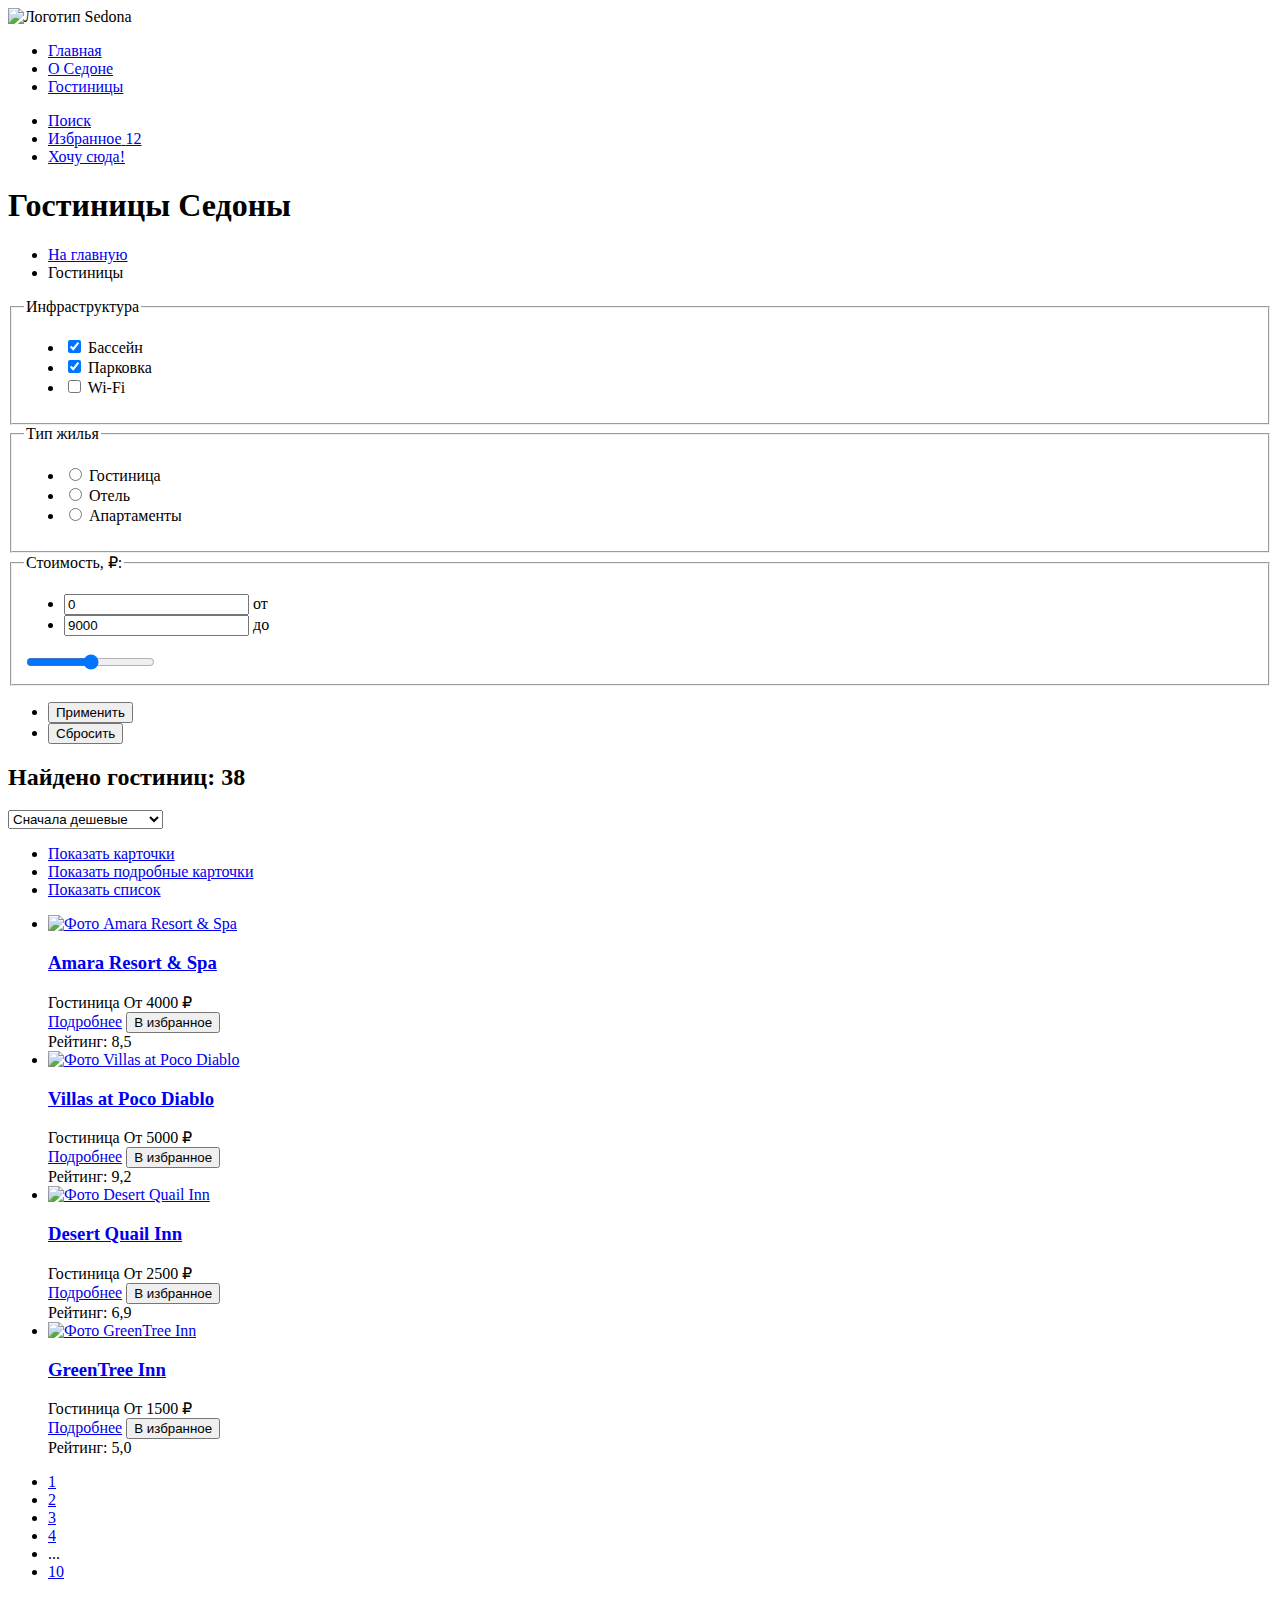
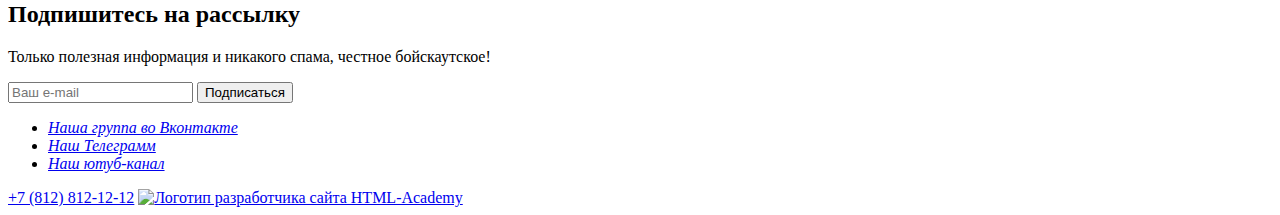
==== catalog.html @ 13840cde "Исправлен адрес ссылки на главную страницу." ====
<!DOCTYPE html>
<html lang="ru">

  <head>
    <meta charset="UTF-8">
    <meta name="viewport" content="width=device-width, initial-scale=1.0">
    <title>Седона || Каталог</title>
  </head>

  <body>
    <header class="header">
      <div class="container header__container">
        <img class="logo" src="index.html" alt="Логотип Sedona">
        <nav class="nav">
          <ul class="nav__list">
            <li class="nav__item">
              <a class="nav__link" href="index.html">Главная</a>
            </li>
            <li class="nav__item">
              <a class="nav__link" href="#">О Седоне</a>
            </li>
            <li class="nav__item">
              <a class="nav__link" href="catalog.html">Гостиницы</a>
            </li>
          </ul>
        </nav>
        <ul class="header__list">
          <li class="header__item">
            <a class="header__button header__button--search" href="#">
              <span class="visually-hidden">Поиск</span>
            </a>
          </li>
          <li class="header__item">
            <a class="header__button header__button--favorite" href="#">
              <span class="visually-hidden">Избранное</span>
              <span class="header__favorite-counter">12</span>
            </a>
          </li>
          <li class="header__item">
            <a class="header__modal-link" href="#">Хочу сюда!</a>
          </li>
        </ul>
      </div>
    </header>

    <main class="main-catalog">
      <section class="filter">
        <div class="container">
          <header class="filter__header">
            <h1 class="filter__title">Гостиницы Седоны</h1>
            <ul class="breadcrumbs">
              <li class="breadcrumbs__item">
                <a class="breadcrumbs__link" href="index.html">
                  <span class="visualy-hidden">На главную</span>
                </a>
              </li>
              <li class="breadcrumbs__item">
                <a class="breadcrumbs__link">Гостиницы</a>
              </li>
            </ul>
          </header>
          <div class="filter__wrapper">
            <fieldset class="filter__infrastructure">
              <legend class="filter__options-title">Инфраструктура</legend>
              <ul class="filter__list">
                <li class="filter__item">
                  <label class="filter__label">
                    <input class="filter__input" type="checkbox" checked>
                    Бассейн
                  </label>
                </li>
                <li class="filter__item">
                  <label class="filter__label">
                    <input class="filter__input" type="checkbox" checked>
                    Парковка
                  </label>
                </li>
                <li class="filter__item">
                  <label class="filter__label">
                    <input class="filter__input" type="checkbox">
                    Wi-Fi
                  </label>
                </li>
              </ul>
            </fieldset>
            <fieldset class="filter__type-of-housing">
              <legend class="filter__options-title">Тип жилья</legend>
              <ul class="filter__list">
                <li class="filter__item">
                  <label class="filter__label">
                    <input class="filter__input" type="radio" name="type-of-housing" value="hotel">
                    Гостиница
                  </label>
                </li>
                <li class="filter__item">
                  <label class="filter__label">
                    <input class="filter__input" type="radio" name="type-of-housing" value="motel">
                    Отель
                  </label>
                </li>
                <li class="filter__item">
                  <label class="filter__label">
                    <input class="filter__input" type="radio" name="type-of-housing" value="apartments">
                    Апартаменты
                  </label>
                </li>
              </ul>
            </fieldset>
            <fieldset class="filter__price">
              <legend class="filter__options-title">Стоимость, ₽:</legend>
              <ul class="filter__list">
                <li class="filter__item">
                  <label class="filter__label">
                    <input class="filter__input" type="number" name="price-min" value="0" placeholder="0">
                    от
                  </label>
                </li>
                <li class="filter__item">
                  <label class="filter__label">
                    <input class="filter__input" type="number" name="price-max" value="9000" placeholder="9000">
                    до
                  </label>
                </li>
              </ul>
              <input class="filter__price-range" type="range">
            </fieldset>
            <ul class="filter__buttons">
              <li class="filter__buttons-item">
                <button class="filter__button button">Применить</button>
              </li>
              <li class="filter__buttons-item">
                <button class="filter__button button">Сбросить</button>
              </li>
            </ul>
          </div>
        </div>
      </section>
      <section class="catalog">
        <header class="catalog__header">
          <h2 class="catalog__title">Найдено гостиниц: 38</h2>
          <select class="catalog__select-control" aria-label="Сортировка">
            <option class="catalog__select-option" value="cheap">Сначала дешевые</option>
            <option class="catalog__select-option" value="expensive">Сначала дорогие</option>
            <option class="catalog__select-option" value="popular">Сначала популярные</option>
          </select>
          <ul class="catalog__layout">
            <li class="catalog__layout-item">
              <a class="catalog__layout-button" href="#">
                <span class="visually-hidden">Показать карточки</span>
              </a>
            </li>
            <li class="catalog__layout-item">
              <a class="catalog__layout-button" href="#">
                <span class="visually-hidden">Показать подробные карточки</span>
              </a>
            </li>
            <li class="catalog__layout-item">
              <a class="catalog__layout-button" href="#">
                <span class="visually-hidden">Показать список</span>
              </a>
            </li>
          </ul>
        </header>

        <section class="catalog__cards">
          <ul class="catalog__cards-list">
            <li class="catalog__cards-item">
              <a class="catalog__cards-link" href="#">
                <img class="catalog__cards-img" src="#" alt="Фото Amara Resort & Spa">
                <h3 class="catalog__cards-title">Amara Resort &amp; Spa</h3>
              </a>
              <div class="catalog__cards-box">
                <span class="catalog__cards-type">Гостиница</span>
                <span class="catalog__cards-price">От 4000 ₽</span>
              </div>
              <div class="catalog__cards-buttons">
                <a class="catalog__card-button button" href="#">Подробнее</a>
                <button class="catalog__card-button button">В избранное</button>
              </div>
              <span class="catalog__cards-rating">Рейтинг: 8,5</span>
            </li>
            <li class="catalog__cards-item">
              <a class="catalog__cards-link" href="#">
                <img class="catalog__cards-img" src="#" alt="Фото Villas at Poco Diablo">
                <h3 class="catalog__cards-title">Villas at Poco Diablo</h3>
              </a>
              <div class="catalog__cards-box">
                <span class="catalog__cards-type">Гостиница</span>
                <span class="catalog__cards-price">От 5000 ₽</span>
              </div>
              <div class="catalog__cards-buttons">
                <a class="catalog__card-button button" href="#">Подробнее</a>
                <button class="catalog__card-button catalog__card-button--added button">В избранное</button>
              </div>
              <span class="catalog__cards-rating">Рейтинг: 9,2</span>
            </li>
            <li class="catalog__cards-item">
              <a class="catalog__cards-link" href="#">
                <img class="catalog__cards-img" src="#" alt="Фото Desert Quail Inn">
                <h3 class="catalog__cards-title">Desert Quail Inn</h3>
              </a>
              <div class="catalog__cards-box">
                <span class="catalog__cards-type">Гостиница</span>
                <span class="catalog__cards-price">От 2500 ₽</span>
              </div>
              <div class="catalog__cards-buttons">
                <a class="catalog__card-button button" href="#">Подробнее</a>
                <button class="catalog__card-button button">В избранное</button>
              </div>
              <span class="catalog__cards-rating">Рейтинг: 6,9</span>
            </li>
            <li class="catalog__cards-item">
              <a class="catalog__cards-link" href="#">
                <img class="catalog__cards-img" src="#" alt="Фото GreenTree Inn">
                <h3 class="catalog__cards-title">GreenTree Inn</h3>
              </a>
              <div class="catalog__cards-box">
                <span class="catalog__cards-type">Гостиница</span>
                <span class="catalog__cards-price">От 1500 ₽</span>
              </div>
              <div class="catalog__cards-buttons">
                <a class="catalog__card-button button" href="#">Подробнее</a>
                <button class="catalog__card-button button">В избранное</button>
              </div>
              <span class="catalog__cards-rating">Рейтинг: 5,0</span>
            </li>
          </ul>
        </section>

        <footer class="catalog__footer">
          <ul class="catalog__pagination">
            <li class="catalog__pagination-item">
              <a class="catalog__pagination-link" href="#">1</a>
            </li>
            <li class="catalog__pagination-item">
              <a class="catalog__pagination-link" href="#">2</a>
            </li>
            <li class="catalog__pagination-item">
              <a class="catalog__pagination-link" href="#">3</a>
            </li>
            <li class="catalog__pagination-item">
              <a class="catalog__pagination-link" href="#">4</a>
            </li>
            <li class="catalog__pagination-item">
              <a class="catalog__pagination-link">...</a>
            </li>
            <li class="catalog__pagination-item">
              <a class="catalog__pagination-link" href="#">10</a>
            </li>
          </ul>
        </footer>
      </section>
    </main>

    <footer class="footer">
      <div class="container">
        <div class="footer__subscribe footer__subscribe--background-white">
          <h2 class="footer__title section-title">Подпишитесь на рассылку</h2>
          <p class="footer__text main-text">
            Только полезная информация и никакого спама, честное бойскаутское!
          </p>
          <form class="footer__form" action="https://echo.htmlacademy.ru/" method="post">
            <input class="footer__input" type="email" placeholder="Ваш e-mail" required>
            <button class="footer__button">Подписаться</button>
          </form>
        </div>
        <div class="footer__wrapper">
          <address class="footer__social">
            <ul class="footer__social-list">
              <li class="footer__social-item">
                <a class="footer__social-link" href="https://vk.com/htmlacademy">
                  <span class="visually-hidden">Наша группа во Вконтакте</span>
                </a>
              </li>
              <li class="footer__social-item">
                <a class="footer__social-link" href="https://t.me/htmlacademy">
                  <span class="visually-hidden">Наш Телеграмм</span>
                </a>
              </li>
              <li class="footer__social-item">
                <a class="footer__social-link" href="https://www.youtube.com/user/htmlacademyru">
                  <span class="visually-hidden">Наш ютуб-канал</span>
                </a>
              </li>
            </ul>
          </address>
          <a class="footer__phone" href="tel:+78128121212">+7 (812) 812-12-12</a>
          <a class="footer__partner-logo" href="https://htmlacademy.ru/">
            <img class="footer__partner-img" src="#" alt="Логотип разработчика сайта HTML-Academy">
          </a>
        </div>
      </div>
    </footer>
  </body>

</html>
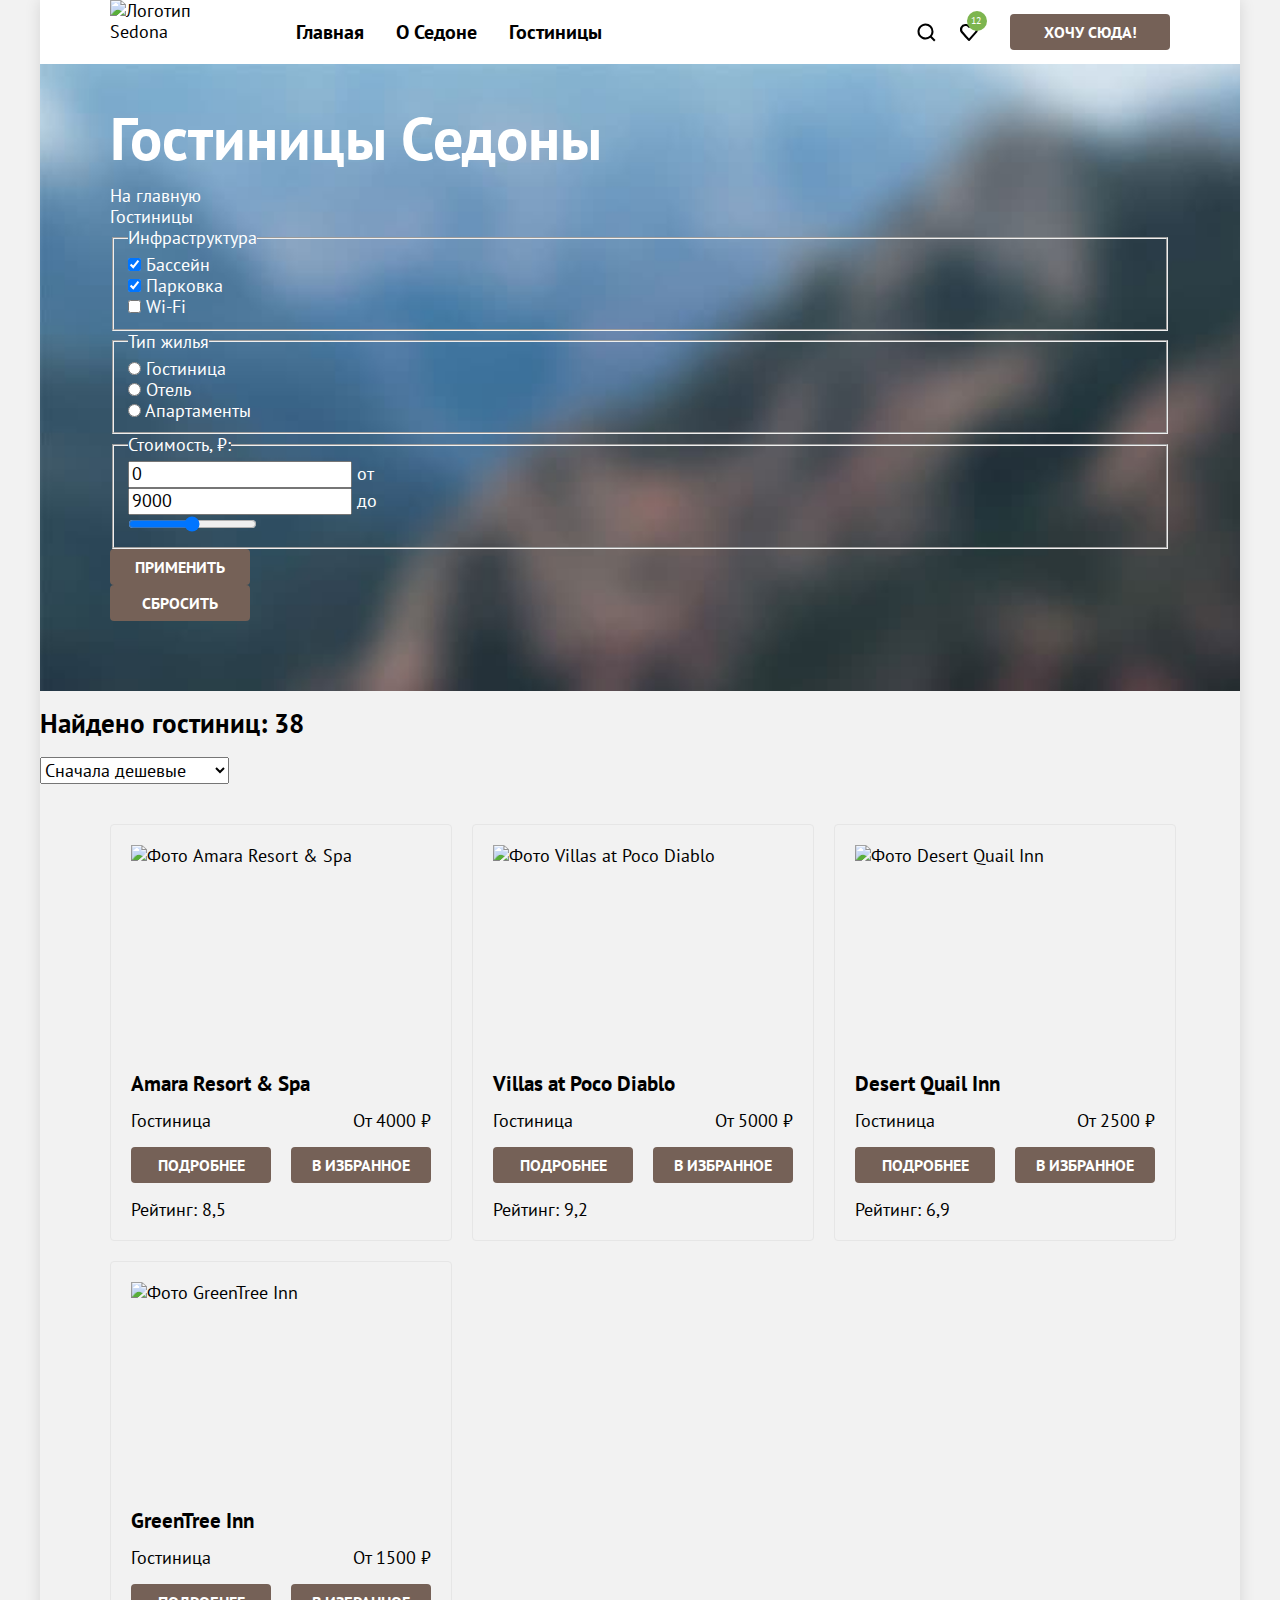
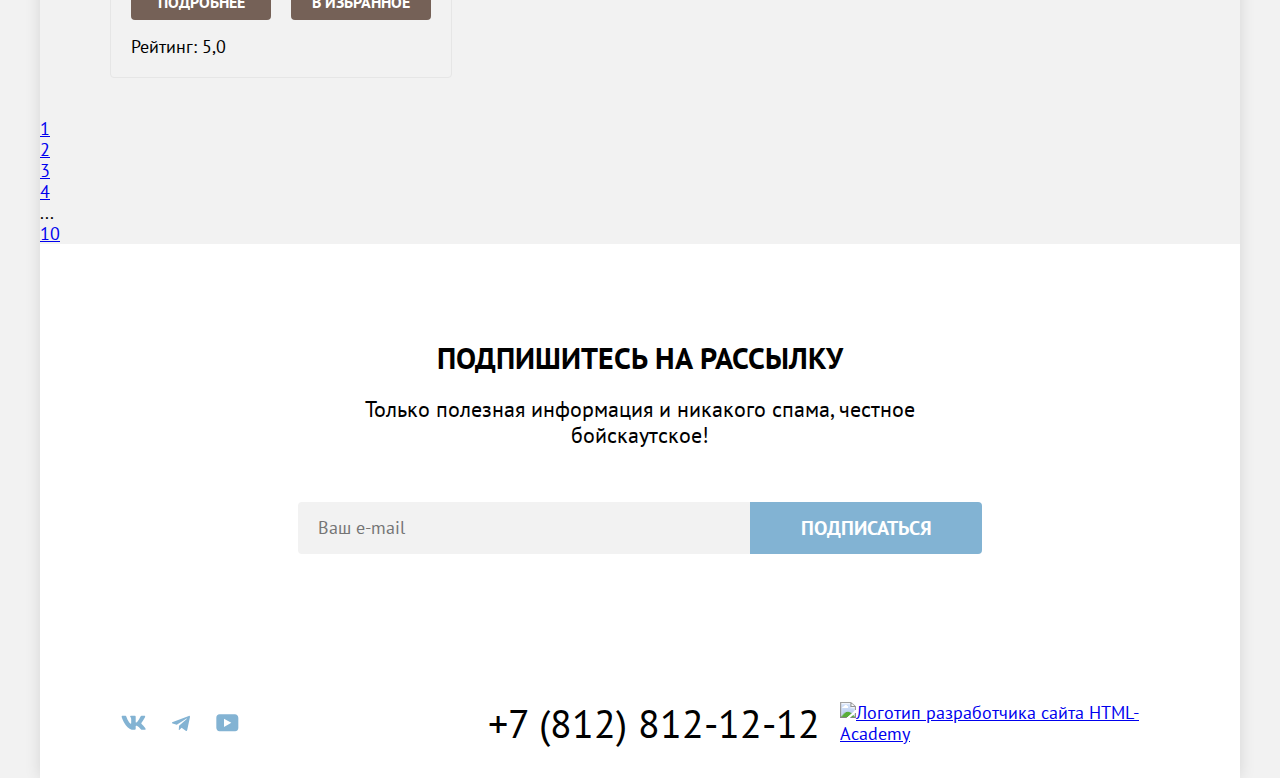
==== commit 4a812d5e: "Добавлена стилизация главной страницы." ====
--- a/catalog.html
+++ b/catalog.html
@@ -4,65 +4,74 @@
   <head>
     <meta charset="UTF-8">
     <meta name="viewport" content="width=device-width, initial-scale=1.0">
-    <title>Седона || Каталог</title>
+    <title>Седона | Каталог</title>
+    <link rel="stylesheet" href="styles/normalize.css">
+    <link rel="stylesheet" href="styles/styles.css">
   </head>
 
   <body>
-    <header class="header">
-      <div class="container header__container">
-        <img class="logo" src="index.html" alt="Логотип Sedona">
+    <div class="page-wrapper">
+      <header class="header section">
         <nav class="nav">
-          <ul class="nav__list">
-            <li class="nav__item">
-              <a class="nav__link" href="index.html">Главная</a>
-            </li>
-            <li class="nav__item">
-              <a class="nav__link" href="#">О Седоне</a>
-            </li>
-            <li class="nav__item">
-              <a class="nav__link" href="catalog.html">Гостиницы</a>
+          <img class="logo" src="images/logo.svg" width="140" height="70" alt="Логотип Sedona">
+          <ul class="nav__pages list-reset">
+            <li class="nav__pages-item">
+              <a class="nav__link link-reset" href="index.html">Главная</a>
+            </li>
+            <li class="nav__pages-item">
+              <a class="nav__link link-reset" href="#">О Седоне</a>
+            </li>
+            <li class="nav__pages-item">
+              <a class="nav__link nav__link--active link-reset" href="catalog.html">Гостиницы</a>
+            </li>
+          </ul>
+          <ul class="nav__user list-reset">
+            <li class="nav__user-item">
+              <a class="nav__button nav__button--search" href="#">
+                <span class="visually-hidden">Поиск</span>
+                <svg xmlns="http://www.w3.org/2000/svg" width="19" height="19" fill="none">
+                  <path fill="#000"
+                    d="m18.5 17-3.7-3.67c1-1.3 1.7-2.98 1.7-4.87A8 8 0 0 0 8.5.5C4.1.5.5 4.18.5 8.56a8 8 0 0 0 12.9 6.26l3.7 3.68 1.4-1.5Zm-10-2.48a6 6 0 0 1-6-5.96 6 6 0 0 1 12 0 6 6 0 0 1-6 5.96Z" />
+                </svg>
+              </a>
+            </li>
+            <li class="nav__user-item">
+              <a class="nav__button nav__button--favorite" href="#">
+                <span class="visually-hidden">Избранное</span>
+                <output class="nav__favourite-counter">12</output>
+                <svg xmlns="http://www.w3.org/2000/svg" width="18" height="17" fill="none">
+                  <path fill="#000"
+                    d="M8.9 17a.9.9 0 0 1-.8-.4c-5.4-6.1-6.7-7.5-7-7.9A5.4 5.4 0 0 1 5.5 0C6.8 0 8 .5 9 1.3a5.46 5.46 0 0 1 9 4.1c0 1.3-.5 2.5-1.3 3.4l-7 7.9c-.2.2-.4.3-.8.3Zm-6-9.5c.3.4 3.5 4 6.1 6.9l6.2-7c.5-.5.7-1.2.7-2 0-1.8-1.5-3.3-3.3-3.3-1 0-2 .5-2.7 1.3-.3.3-.6.4-.9.4-.3 0-.6-.2-.8-.4-.7-.8-1.7-1.3-2.7-1.3-1.8 0-3.3 1.5-3.3 3.3-.1.9.3 1.6.7 2.1-.1 0-.1 0 0 0Z" />
+                </svg>
+              </a>
+            </li>
+            <li class="nav__user-item">
+              <a class="nav__modal-link button link-reset" href="#">Хочу сюда!</a>
             </li>
           </ul>
         </nav>
-        <ul class="header__list">
-          <li class="header__item">
-            <a class="header__button header__button--search" href="#">
-              <span class="visually-hidden">Поиск</span>
-            </a>
-          </li>
-          <li class="header__item">
-            <a class="header__button header__button--favorite" href="#">
-              <span class="visually-hidden">Избранное</span>
-              <span class="header__favorite-counter">12</span>
-            </a>
-          </li>
-          <li class="header__item">
-            <a class="header__modal-link" href="#">Хочу сюда!</a>
-          </li>
-        </ul>
-      </div>
-    </header>
-
-    <main class="main-catalog">
-      <section class="filter">
-        <div class="container">
+      </header>
+      <main class="main-catalog">
+        <section class="filter">
           <header class="filter__header">
             <h1 class="filter__title">Гостиницы Седоны</h1>
-            <ul class="breadcrumbs">
-              <li class="breadcrumbs__item">
-                <a class="breadcrumbs__link" href="index.html">
-                  <span class="visualy-hidden">На главную</span>
-                </a>
-              </li>
-              <li class="breadcrumbs__item">
-                <a class="breadcrumbs__link">Гостиницы</a>
-              </li>
-            </ul>
+            <nav class="breadcrumbs">
+              <ul class="breadcrumbs__list list-reset">
+                <li class="breadcrumbs__item">
+                  <a class="breadcrumbs__link link-reset" href="index.html">
+                    <span class="visualy-hidden">На главную</span>
+                  </a>
+                </li>
+                <li class="breadcrumbs__item">
+                  <a class="breadcrumbs__link link-reset">Гостиницы</a>
+                </li>
+              </ul>
+            </nav>
           </header>
-          <div class="filter__wrapper">
+          <form class="filter__wrapper" method="post" action="https://echo.htmlacademy.ru">
             <fieldset class="filter__infrastructure">
               <legend class="filter__options-title">Инфраструктура</legend>
-              <ul class="filter__list">
+              <ul class="filter__list list-reset">
                 <li class="filter__item">
                   <label class="filter__label">
                     <input class="filter__input" type="checkbox" checked>
@@ -85,7 +94,7 @@
             </fieldset>
             <fieldset class="filter__type-of-housing">
               <legend class="filter__options-title">Тип жилья</legend>
-              <ul class="filter__list">
+              <ul class="filter__list list-reset">
                 <li class="filter__item">
                   <label class="filter__label">
                     <input class="filter__input" type="radio" name="type-of-housing" value="hotel">
@@ -108,7 +117,7 @@
             </fieldset>
             <fieldset class="filter__price">
               <legend class="filter__options-title">Стоимость, ₽:</legend>
-              <ul class="filter__list">
+              <ul class="filter__list list-reset">
                 <li class="filter__item">
                   <label class="filter__label">
                     <input class="filter__input" type="number" name="price-min" value="0" placeholder="0">
@@ -124,173 +133,189 @@
               </ul>
               <input class="filter__price-range" type="range">
             </fieldset>
-            <ul class="filter__buttons">
+            <ul class="filter__buttons list-reset">
               <li class="filter__buttons-item">
-                <button class="filter__button button">Применить</button>
+                <button class="filter__button button button-reset" type="submit">Применить</button>
               </li>
               <li class="filter__buttons-item">
-                <button class="filter__button button">Сбросить</button>
+                <button class="filter__button button button-reset" type="reset">Сбросить</button>
               </li>
             </ul>
+          </form>
+        </section>
+        <section class="catalog">
+          <header class="catalog__header">
+            <h2 class="catalog__title">Найдено гостиниц: 38</h2>
+            <select class="catalog__select-control" aria-label="Сортировка">
+              <option class="catalog__select-option" value="cheap">Сначала дешевые</option>
+              <option class="catalog__select-option" value="expensive">Сначала дорогие</option>
+              <option class="catalog__select-option" value="popular">Сначала популярные</option>
+            </select>
+            <ul class="catalog__layout list-reset">
+              <li class="catalog__layout-item">
+                <a class="catalog__layout-button" href="#">
+                  <span class="visually-hidden">Показать карточки</span>
+                </a>
+              </li>
+              <li class="catalog__layout-item">
+                <a class="catalog__layout-button" href="#">
+                  <span class="visually-hidden">Показать подробные карточки</span>
+                </a>
+              </li>
+              <li class="catalog__layout-item">
+                <a class="catalog__layout-button" href="#">
+                  <span class="visually-hidden">Показать список</span>
+                </a>
+              </li>
+            </ul>
+          </header>
+          <section class="catalog__cards">
+            <h2 class="visually-hidden">Список найденых результатов</h2>
+            <ul class="catalog__cards-list list-reset">
+              <li class="catalog__cards-item">
+                <a class="catalog__cards-link link-reset" href="#">
+                  <img class="catalog__cards-img" src="images/catalog/catalog-image-1.jpg" width="300" height="212"
+                    alt="Фото Amara Resort & Spa">
+                  <h3 class="catalog__cards-title">Amara Resort &amp; Spa</h3>
+                </a>
+                <div class="catalog__cards-box">
+                  <span class="catalog__cards-type">Гостиница</span>
+                  <span class="catalog__cards-price">От 4000 ₽</span>
+                </div>
+                <div class="catalog__cards-buttons">
+                  <a class="catalog__cards-button button" href="#">Подробнее</a>
+                  <button class="catalog__cards-button button button-reset" type="button">В избранное</button>
+                </div>
+                <span class="catalog__cards-rating">Рейтинг: 8,5</span>
+              </li>
+              <li class="catalog__cards-item">
+                <a class="catalog__cards-link link-reset" href="#">
+                  <img class="catalog__cards-img" src="images/catalog/catalog-image-2.jpg" width="300" height="212"
+                    alt="Фото Villas at Poco Diablo">
+                  <h3 class="catalog__cards-title">Villas at Poco Diablo</h3>
+                </a>
+                <div class="catalog__cards-box">
+                  <span class="catalog__cards-type">Гостиница</span>
+                  <span class="catalog__cards-price">От 5000 ₽</span>
+                </div>
+                <div class="catalog__cards-buttons">
+                  <a class="catalog__cards-button button" href="#">Подробнее</a>
+                  <button class="catalog__cards-button catalog__cards-button--added button button-reset" type="button">В
+                    избранное</button>
+                </div>
+                <span class="catalog__cards-rating">Рейтинг: 9,2</span>
+              </li>
+              <li class="catalog__cards-item">
+                <a class="catalog__cards-link link-reset" href="#">
+                  <img class="catalog__cards-img" src="images/catalog/catalog-image-3.jpg" width="300" height="212"
+                    alt="Фото Desert Quail Inn">
+                  <h3 class="catalog__cards-title">Desert Quail Inn</h3>
+                </a>
+                <div class="catalog__cards-box">
+                  <span class="catalog__cards-type">Гостиница</span>
+                  <span class="catalog__cards-price">От 2500 ₽</span>
+                </div>
+                <div class="catalog__cards-buttons">
+                  <a class="catalog__cards-button button" href="#">Подробнее</a>
+                  <button class="catalog__cards-button button button-reset" type="button">В избранное</button>
+                </div>
+                <span class="catalog__cards-rating">Рейтинг: 6,9</span>
+              </li>
+              <li class="catalog__cards-item">
+                <a class="catalog__cards-link link-reset" href="#">
+                  <img class="catalog__cards-img" src="images/catalog/catalog-image-4.jpg" width="300" height="212"
+                    alt="Фото GreenTree Inn">
+                  <h3 class="catalog__cards-title">GreenTree Inn</h3>
+                </a>
+                <div class="catalog__cards-box">
+                  <span class="catalog__cards-type">Гостиница</span>
+                  <span class="catalog__cards-price">От 1500 ₽</span>
+                </div>
+                <div class="catalog__cards-buttons">
+                  <a class="catalog__cards-button button" href="#">Подробнее</a>
+                  <button class="catalog__cards-button button button-reset" type="button">В избранное</button>
+                </div>
+                <span class="catalog__cards-rating">Рейтинг: 5,0</span>
+              </li>
+            </ul>
+          </section>
+          <footer class="catalog__footer">
+            <ul class="catalog__pagination list-reset">
+              <li class="catalog__pagination-item">
+                <a class="catalog__pagination-link" href="#">1</a>
+              </li>
+              <li class="catalog__pagination-item">
+                <a class="catalog__pagination-link" href="#">2</a>
+              </li>
+              <li class="catalog__pagination-item">
+                <a class="catalog__pagination-link" href="#">3</a>
+              </li>
+              <li class="catalog__pagination-item">
+                <a class="catalog__pagination-link" href="#">4</a>
+              </li>
+              <li class="catalog__pagination-item">
+                <a class="catalog__pagination-link">...</a>
+              </li>
+              <li class="catalog__pagination-item">
+                <a class="catalog__pagination-link" href="#">10</a>
+              </li>
+            </ul>
+          </footer>
+        </section>
+        <section class="subscribe subscribe--background-white section">
+          <div class="subscribe__wrapper">
+            <h2 class="subscribe__title section-title">Подпишитесь на рассылку</h2>
+            <p class="subscribe__text main-text">
+              Только полезная информация и никакого спама, честное бойскаутское!
+            </p>
+            <form class="subscribe__form" action="https://echo.htmlacademy.ru/" method="post">
+              <label class="visually-hidden" for="email">Ваш e-mail</label>
+              <input class="subscribe__input input-reset" type="email" placeholder="Ваш e-mail" id="email" required>
+              <button class="subscribe__button button button-reset" type="submit">Подписаться</button>
+            </form>
           </div>
-        </div>
-      </section>
-      <section class="catalog">
-        <header class="catalog__header">
-          <h2 class="catalog__title">Найдено гостиниц: 38</h2>
-          <select class="catalog__select-control" aria-label="Сортировка">
-            <option class="catalog__select-option" value="cheap">Сначала дешевые</option>
-            <option class="catalog__select-option" value="expensive">Сначала дорогие</option>
-            <option class="catalog__select-option" value="popular">Сначала популярные</option>
-          </select>
-          <ul class="catalog__layout">
-            <li class="catalog__layout-item">
-              <a class="catalog__layout-button" href="#">
-                <span class="visually-hidden">Показать карточки</span>
-              </a>
-            </li>
-            <li class="catalog__layout-item">
-              <a class="catalog__layout-button" href="#">
-                <span class="visually-hidden">Показать подробные карточки</span>
-              </a>
-            </li>
-            <li class="catalog__layout-item">
-              <a class="catalog__layout-button" href="#">
-                <span class="visually-hidden">Показать список</span>
+        </section>
+      </main>
+      <footer class="footer section">
+        <address class="footer__social">
+          <ul class="footer__social-list list-reset">
+            <li class="footer__social-item">
+              <a class="footer__social-link" href="https://vk.com/htmlacademy">
+                <span class="visually-hidden">Наша группа во Вконтакте</span>
+                <svg class="footer__social-icon" xmlns="http://www.w3.org/2000/svg" width="25" height="15" fill="none">
+                  <path fill="#83B3D3" fill-rule="evenodd"
+                    d="M24.12 1.8c.16-.54 0-.94-.8-.94H20.7c-.67 0-.98.34-1.15.73 0 0-1.33 3.2-3.22 5.27-.61.6-.9.8-1.23.8-.16 0-.41-.2-.41-.75v-5.1c0-.66-.19-.95-.74-.95H9.82c-.42 0-.67.3-.67.59 0 .62.95.76 1.04 2.51v3.8c0 .83-.15.98-.48.98-.9 0-3.06-3.2-4.34-6.88-.25-.72-.5-1-1.18-1H1.57c-.75 0-.9.34-.9.73 0 .68.89 4.07 4.14 8.55 2.17 3.06 5.23 4.72 8 4.72 1.68 0 1.88-.37 1.88-1v-2.32c0-.74.16-.88.7-.88.38 0 1.05.19 2.6 1.66 1.79 1.75 2.08 2.54 3.08 2.54h2.63c.75 0 1.12-.37.9-1.1-.23-.72-1.08-1.77-2.2-3.02-.62-.71-1.54-1.48-1.82-1.86-.39-.5-.28-.71 0-1.15 0 0 3.2-4.42 3.54-5.93Z"
+                    clip-rule="evenodd" />
+                </svg>
+              </a>
+            </li>
+            <li class="footer__social-item">
+              <a class="footer__social-link" href="https://t.me/htmlacademy">
+                <span class="visually-hidden">Наш Телеграмм</span>
+                <svg class="footer__social-icon" xmlns="http://www.w3.org/2000/svg" width="18" height="16" fill="none">
+                  <path fill="#83B3D3"
+                    d="M16.79.96.84 7.1c-1.09.44-1.08 1.05-.2 1.32l4.1 1.28 9.47-5.98c.44-.27.85-.13.52.17l-7.68 6.93-.28 4.22c.41 0 .6-.2.83-.41l1.99-1.94 4.13 3.06c.77.42 1.31.2 1.5-.71l2.72-12.8c.28-1.1-.43-1.61-1.16-1.28Z" />
+                </svg>
+              </a>
+            </li>
+            <li class="footer__social-item">
+              <a class="footer__social-link" href="https://www.youtube.com/user/htmlacademyru">
+                <span class="visually-hidden">Наш ютуб-канал</span>
+                <svg class="footer__social-icon" xmlns="http://www.w3.org/2000/svg" width="23" height="18" fill="none">
+                  <path fill="#83B3D3"
+                    d="M18.94.36H3.51C1.65.36.33 1.95.33 3.76v10.09c0 1.91 1.32 3.5 3.18 3.5h15.65c1.64 0 3.17-1.59 3.17-3.4V3.76c-.22-1.8-1.53-3.4-3.39-3.4ZM7.99 12.89V4.82l7.34 4.04-7.34 4.03Z" />
+                </svg>
               </a>
             </li>
           </ul>
-        </header>
-
-        <section class="catalog__cards">
-          <ul class="catalog__cards-list">
-            <li class="catalog__cards-item">
-              <a class="catalog__cards-link" href="#">
-                <img class="catalog__cards-img" src="#" alt="Фото Amara Resort & Spa">
-                <h3 class="catalog__cards-title">Amara Resort &amp; Spa</h3>
-              </a>
-              <div class="catalog__cards-box">
-                <span class="catalog__cards-type">Гостиница</span>
-                <span class="catalog__cards-price">От 4000 ₽</span>
-              </div>
-              <div class="catalog__cards-buttons">
-                <a class="catalog__card-button button" href="#">Подробнее</a>
-                <button class="catalog__card-button button">В избранное</button>
-              </div>
-              <span class="catalog__cards-rating">Рейтинг: 8,5</span>
-            </li>
-            <li class="catalog__cards-item">
-              <a class="catalog__cards-link" href="#">
-                <img class="catalog__cards-img" src="#" alt="Фото Villas at Poco Diablo">
-                <h3 class="catalog__cards-title">Villas at Poco Diablo</h3>
-              </a>
-              <div class="catalog__cards-box">
-                <span class="catalog__cards-type">Гостиница</span>
-                <span class="catalog__cards-price">От 5000 ₽</span>
-              </div>
-              <div class="catalog__cards-buttons">
-                <a class="catalog__card-button button" href="#">Подробнее</a>
-                <button class="catalog__card-button catalog__card-button--added button">В избранное</button>
-              </div>
-              <span class="catalog__cards-rating">Рейтинг: 9,2</span>
-            </li>
-            <li class="catalog__cards-item">
-              <a class="catalog__cards-link" href="#">
-                <img class="catalog__cards-img" src="#" alt="Фото Desert Quail Inn">
-                <h3 class="catalog__cards-title">Desert Quail Inn</h3>
-              </a>
-              <div class="catalog__cards-box">
-                <span class="catalog__cards-type">Гостиница</span>
-                <span class="catalog__cards-price">От 2500 ₽</span>
-              </div>
-              <div class="catalog__cards-buttons">
-                <a class="catalog__card-button button" href="#">Подробнее</a>
-                <button class="catalog__card-button button">В избранное</button>
-              </div>
-              <span class="catalog__cards-rating">Рейтинг: 6,9</span>
-            </li>
-            <li class="catalog__cards-item">
-              <a class="catalog__cards-link" href="#">
-                <img class="catalog__cards-img" src="#" alt="Фото GreenTree Inn">
-                <h3 class="catalog__cards-title">GreenTree Inn</h3>
-              </a>
-              <div class="catalog__cards-box">
-                <span class="catalog__cards-type">Гостиница</span>
-                <span class="catalog__cards-price">От 1500 ₽</span>
-              </div>
-              <div class="catalog__cards-buttons">
-                <a class="catalog__card-button button" href="#">Подробнее</a>
-                <button class="catalog__card-button button">В избранное</button>
-              </div>
-              <span class="catalog__cards-rating">Рейтинг: 5,0</span>
-            </li>
-          </ul>
-        </section>
-
-        <footer class="catalog__footer">
-          <ul class="catalog__pagination">
-            <li class="catalog__pagination-item">
-              <a class="catalog__pagination-link" href="#">1</a>
-            </li>
-            <li class="catalog__pagination-item">
-              <a class="catalog__pagination-link" href="#">2</a>
-            </li>
-            <li class="catalog__pagination-item">
-              <a class="catalog__pagination-link" href="#">3</a>
-            </li>
-            <li class="catalog__pagination-item">
-              <a class="catalog__pagination-link" href="#">4</a>
-            </li>
-            <li class="catalog__pagination-item">
-              <a class="catalog__pagination-link">...</a>
-            </li>
-            <li class="catalog__pagination-item">
-              <a class="catalog__pagination-link" href="#">10</a>
-            </li>
-          </ul>
-        </footer>
-      </section>
-    </main>
-
-    <footer class="footer">
-      <div class="container">
-        <div class="footer__subscribe footer__subscribe--background-white">
-          <h2 class="footer__title section-title">Подпишитесь на рассылку</h2>
-          <p class="footer__text main-text">
-            Только полезная информация и никакого спама, честное бойскаутское!
-          </p>
-          <form class="footer__form" action="https://echo.htmlacademy.ru/" method="post">
-            <input class="footer__input" type="email" placeholder="Ваш e-mail" required>
-            <button class="footer__button">Подписаться</button>
-          </form>
-        </div>
-        <div class="footer__wrapper">
-          <address class="footer__social">
-            <ul class="footer__social-list">
-              <li class="footer__social-item">
-                <a class="footer__social-link" href="https://vk.com/htmlacademy">
-                  <span class="visually-hidden">Наша группа во Вконтакте</span>
-                </a>
-              </li>
-              <li class="footer__social-item">
-                <a class="footer__social-link" href="https://t.me/htmlacademy">
-                  <span class="visually-hidden">Наш Телеграмм</span>
-                </a>
-              </li>
-              <li class="footer__social-item">
-                <a class="footer__social-link" href="https://www.youtube.com/user/htmlacademyru">
-                  <span class="visually-hidden">Наш ютуб-канал</span>
-                </a>
-              </li>
-            </ul>
-          </address>
-          <a class="footer__phone" href="tel:+78128121212">+7 (812) 812-12-12</a>
-          <a class="footer__partner-logo" href="https://htmlacademy.ru/">
-            <img class="footer__partner-img" src="#" alt="Логотип разработчика сайта HTML-Academy">
-          </a>
-        </div>
-      </div>
-    </footer>
+          <a class="footer__phone link-reset" href="tel:+78128121212">+7 (812) 812-12-12</a>
+        </address>
+        <a class="footer__dev-logo" href="https://htmlacademy.ru/" target="_blank" rel="noreferrer noopener">
+          <img class="footer__dev-img" src="images/html-academy-logo.svg" width="115" height="33"
+            alt="Логотип разработчика сайта HTML-Academy">
+        </a>
+      </footer>
+    </div>
   </body>
 
 </html>
--- a/styles/styles.css
+++ b/styles/styles.css
@@ -0,0 +1,508 @@
+@font-face {
+  font-family: "PT Sans";
+  src: url("../fonts/ptsans-400.woff2") format("woff2");
+  font-weight: 400;
+  font-style: normal;
+  font-display: swap;
+}
+
+@font-face {
+  font-family: "PT Sans";
+  src: url("../fonts/ptsans-700.woff2") format("woff2");
+  font-weight: 700;
+  font-style: normal;
+  font-display: swap;
+}
+
+*,
+*::before,
+*::after {
+  box-sizing: border-box;
+}
+
+:root {
+  --color-basic: #000000;
+  --color-second: #333333;
+  --color-white: #ffffff;
+  --color-green: #7db54f;
+  --color-button-basic: #756157;
+  --color-blue: #82B3D3;
+  --color-blue-12: rgba(131,179,211, 0.12);
+  --color-blue-20: rgba(131,179,211, 0.2);
+  --color-error: #ff5757;
+  --color-input-basic: #3f5e72;
+  --color-input-second: #e5e5e5;
+  --color-background: #f2f2f2;
+  --color-border: #e6e6e6;
+}
+
+body {
+  font-family: "PT Sans", "Arial", sans-serif;
+  font-size: 18px;
+  line-height: 21px;
+  color: var(--color-basic);
+  margin: 0;
+  padding: 0 15px;
+  background-color: var(--color-background);
+}
+
+.page-wrapper {
+  width: 100%;
+  max-width: 1200px;
+  margin: 0 auto;
+  box-shadow: 0 0 15px 0 rgba(0,0,0, 0.12);
+}
+
+.visually-hidden {
+  position: absolute;
+  overflow: hidden;
+  margin: -1px;
+  border: 0;
+  padding: 0;
+  width: 1px;
+  height: 1px;
+  clip: rect(0 0 0 0);
+}
+
+img {
+  max-width: 100%;
+  height: auto;
+  object-fit: cover;
+}
+
+.link-reset {
+  text-decoration: none;
+  color: inherit;
+  display: block;
+  font-style: normal;
+}
+
+.button-reset {
+  border: none;
+  padding: 0;
+  background-color: transparent;
+  cursor: pointer;
+}
+
+.list-reset {
+  list-style: none;
+  margin: 0;
+  padding: 0;
+}
+
+.input-reset {
+  appearance: none;
+  border: none;
+  border-radius: 0;
+  background-color: #ffffff;
+}
+
+.button {
+  padding: 8px;
+  text-decoration: none;
+  font-size: 16px;
+  line-height: 20px;
+  font-weight: 700;
+  color: var(--color-white);
+  border-radius: 4px;
+  background-color: var(--color-button-basic);
+  min-width: 140px;
+  text-align: center;
+  text-transform: uppercase;
+}
+
+.section {
+  background-color: var(--color-white);
+}
+
+.section-title {
+  margin:0;
+  margin-bottom: 20px;
+  font-size: 30px;
+  font-weight: 700;
+  line-height: 36px;
+  text-transform: uppercase;
+}
+
+.main-text {
+  margin: 0;
+  margin-bottom: 54px;
+  font-size: 22px;
+  line-height: 26px;
+}
+
+.header {
+  background-color: var(--color-white);
+  padding: 0 70px;
+}
+
+.nav {
+  display: flex;
+  position: relative;
+  padding-left: 170px;
+  gap: 20px;
+}
+
+.logo {
+  position: absolute;
+  top: 0;
+  left: 0;
+  z-index: 1;
+}
+
+.nav__pages {
+  display: flex;
+  justify-content: space-between;
+  align-items: center;
+  margin-right: auto;
+  flex-wrap: wrap;
+}
+
+.nav__link {
+  padding: 20px 16px;
+  font-size: 20px;
+  line-height: 24px;
+  font-weight: 700;
+}
+
+.nav__user {
+  display: flex;
+  align-items: center;
+  flex-wrap: wrap;
+}
+
+.nav__button {
+  padding: 22px 12px;
+  display: flex;
+  align-items: center;
+  justify-content: center;
+}
+
+.nav__button--favorite {
+  position: relative;
+  margin-right: 20px;
+}
+
+.nav__favourite-counter {
+  position: absolute;
+  top: 9px;
+  left: 19px;
+  min-width: 20px;
+  height: 20px;
+  border-radius: 10px;
+  font-size: 10px;
+  line-height: 10px;
+  color: var(--color-white);
+  background-color: var(--color-green);
+  padding: 5px;
+  padding-left: 4px;
+}
+
+.nav__modal-link {
+  min-width: 160px;
+}
+
+.hero {
+  background-image: url("../images/hero-background.jpg");
+  background-repeat: no-repeat;
+  background-size: cover;
+  background-color: var(--color-basic);
+  position: relative;
+  padding: 51px 0 82px;
+  display: flex;
+  justify-content: center;
+}
+
+.hero::before {
+  content: "";
+  position: absolute;
+  background-image: url("../images/hero-divider.svg");
+  background-repeat: no-repeat;
+  background-size: cover;
+  bottom: -1px;
+  width: 100%;
+  height: 57px;
+}
+
+.advantages__box {
+  text-align: center;
+  padding: 69px 0 90px;
+  max-width: 651px;
+  margin: 0 auto;
+}
+
+.advantages__title {
+  margin-bottom: 25px;
+}
+
+.advantages__text {
+  margin-bottom: 0;
+}
+
+.advantages__list {
+  display: grid;
+  grid-template-columns: repeat(3, 1fr);
+  grid-template-rows: repeat(3, 1fr);
+}
+
+.advantages__card {
+  display: flex;
+  align-items: center;
+  flex-direction: column;
+  justify-content: center;
+  text-align: center;
+}
+
+.advantages__card:first-child,
+.advantages__card:last-child {
+  grid-column: span 3;
+  flex-direction: row;
+  background-color: var(--color-blue);
+  color: var(--color-white);
+}
+
+.advantages__card:nth-child(3) {
+  background-color: var(--color-blue-20);
+}
+
+.advantages__card:last-child {
+  flex-direction: row-reverse;
+}
+
+.advantages__card-content {
+  display: flex;
+  flex-direction: column;
+  gap: 62px;
+  padding: 0 85px;
+}
+
+.advantages__card-title,
+.advantages__card-text {
+  margin: 0;
+}
+
+.advantages__card-title {
+  text-transform: uppercase;
+  position: relative;
+  max-width: 172px;
+  margin: 0 auto;
+  font-size: 24px;
+  line-height: 28px;
+  font-weight: 700;
+}
+
+.advantages__card-title::after {
+  content: "";
+  height: 2px;
+  width: 60px;
+  background-color: rgba(0,0,0, 0.3);
+  position: absolute;
+  bottom: -31px;
+  left: 50%;
+  transform: translate(-50%, -50%);
+}
+
+.advantages__card:first-child .advantages__card-title::after,
+.advantages__card:last-child .advantages__card-title::after {
+  background-color: var(--color-white);
+}
+
+.services__box {
+  padding: 64px 0;
+  text-align: center;
+  max-width: 505px;
+  margin: 0 auto;
+}
+
+.services__box .services__text {
+  margin-bottom: 0;
+}
+
+.services__list {
+  display: flex;
+  justify-content: space-between;
+}
+
+.services__item {
+  padding: 81px 85px;
+  max-width: 400px;
+  display: flex;
+  flex-direction: column;
+  justify-content: space-between;
+  text-align: center;
+  background-color: var(--color-blue-12);
+}
+
+.services__item:nth-child(even) {
+  background-color: var(--color-white);
+}
+
+.services__item-icon {
+  margin: 0 auto 26px;
+}
+
+.services__item-title,
+.services__item-text {
+  margin: 0;
+}
+
+.services__item-title {
+  font-size: 24px;
+  line-height: 28px;
+  font-weight: 700;
+  text-transform: uppercase;
+  margin-bottom: 30px;
+}
+
+.services__item-text {
+  max-width: 230px;
+}
+
+.services__offer {
+  padding: 96px 0;
+  margin: 0 auto;
+  max-width: 592px;
+  text-align: center;
+}
+
+.services__link {
+  max-width: 376px;
+  margin: 0 auto;
+  font-size: 20px;
+  line-height: 36px;
+}
+
+.subscribe {
+  background-image: url("../images/subscribe-background.jpg");
+  background-size: cover;
+  background-repeat: no-repeat;
+  padding-top: 96px;
+  padding-bottom: 104px;
+  color: var(--color-white);
+  background-color: var(--color-basic);
+}
+
+.subscribe--background-white {
+  background-image: none;
+  background-color: var(--color-white);
+  color: var(--color-basic);
+}
+
+.subscribe__wrapper {
+  max-width: 684px;
+  margin: 0 auto;
+  text-align: center;
+}
+
+.subscribe__form {
+  display: flex;
+  width: 100%;
+}
+
+.subscribe__input {
+  padding: 14px 20px;
+  border-radius: 4px 0 0 4px;
+  width: 100%;
+  line-height: 24px;
+  font-size: 18px;
+  background-color: var(--color-background);
+}
+
+.subscribe__button {
+  background-color: #82B3D3;
+  border-radius: 0 4px 4px 0;
+  min-width: 232px;
+  font-size: 20px;
+  line-height: 36px;
+}
+
+.filter {
+  padding: 70px;
+  padding-top: 35px;
+  color: var(--color-white);
+  background-image: url("../images/filter-header-background.jpg");
+  background-repeat: no-repeat;
+  background-size: cover;
+  background-color: var(--color-basic);
+}
+
+.filter__title {
+  margin: 0;
+  margin-bottom: 8px;
+  font-size: 60px;
+  line-height: 78px;
+  font-weight: 700;
+}
+
+.catalog__cards-list {
+  display: grid;
+  grid-template-columns: repeat(3, 1fr);
+  grid-template-rows: repeat(2, 1fr);
+  gap: 20px;
+  padding: 40px 70px;
+}
+
+.catalog__cards-item {
+  padding: 20px;
+  border: 1px solid var(--color-border);
+  border-radius: 4px;
+  display: flex;
+  flex-direction: column;
+  justify-content: space-between;
+  gap: 16px;
+}
+
+.catalog__cards-img {
+  display: block;
+  margin-bottom: 16px;
+}
+
+.catalog__cards-title {
+  margin: 0;
+}
+
+.catalog__cards-box {
+  display: flex;
+  justify-content: space-between;
+}
+
+.catalog__cards-buttons {
+  display: flex;
+  justify-content: space-between;
+}
+
+.footer {
+  display: flex;
+  justify-content: space-between;
+  align-items: center;
+  padding: 40px 70px 30px;
+}
+
+.footer__social {
+  display: flex;
+  justify-content: space-between;
+  align-items: center;
+  width: 100%;
+  max-width: 710px;
+  margin-right: 20px;
+}
+
+.footer__social-list {
+  display: flex;
+  justify-content: space-between;
+  align-items: center;
+}
+
+.footer__social-link {
+  width: 47px;
+  height: 40px;
+  display: flex;
+  justify-content: center;
+  align-items: center;
+}
+
+.footer__phone {
+  font-size: 40px;
+  line-height: 40px;
+  padding: 5px 0;
+}
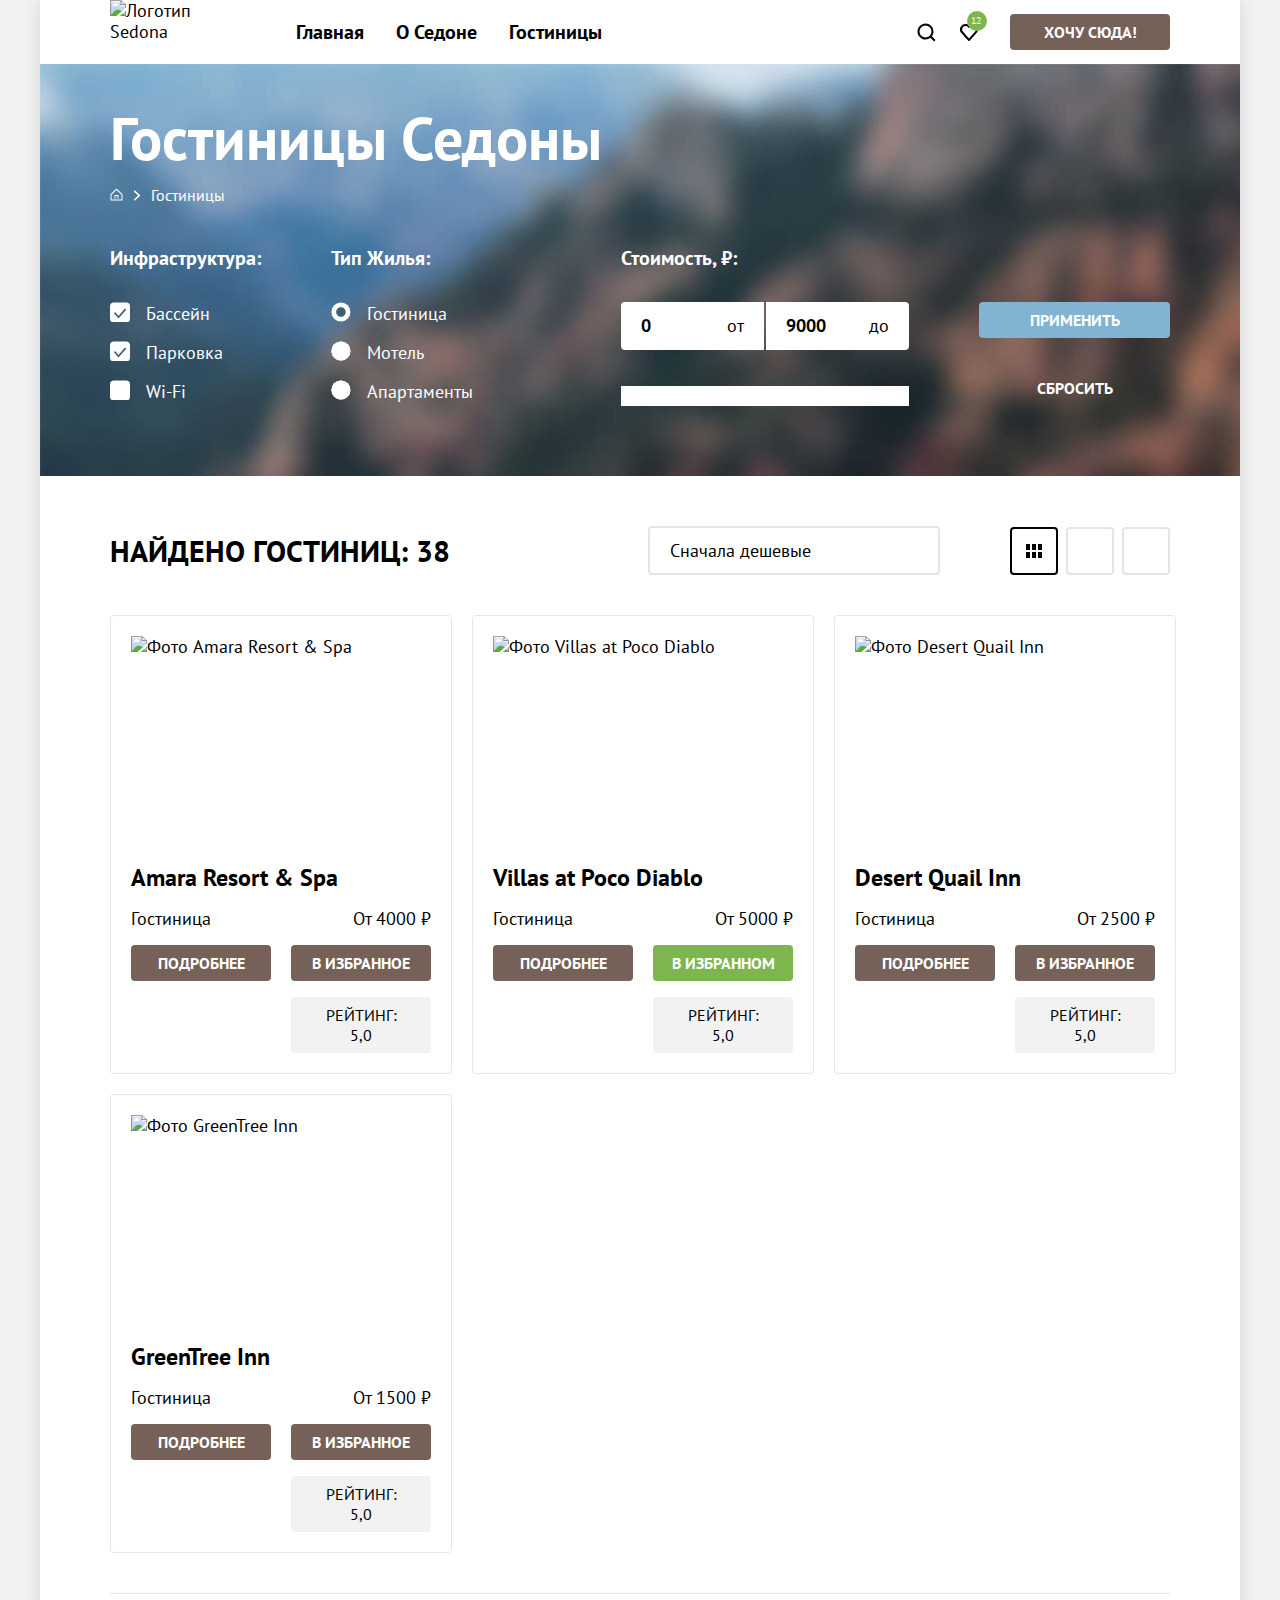
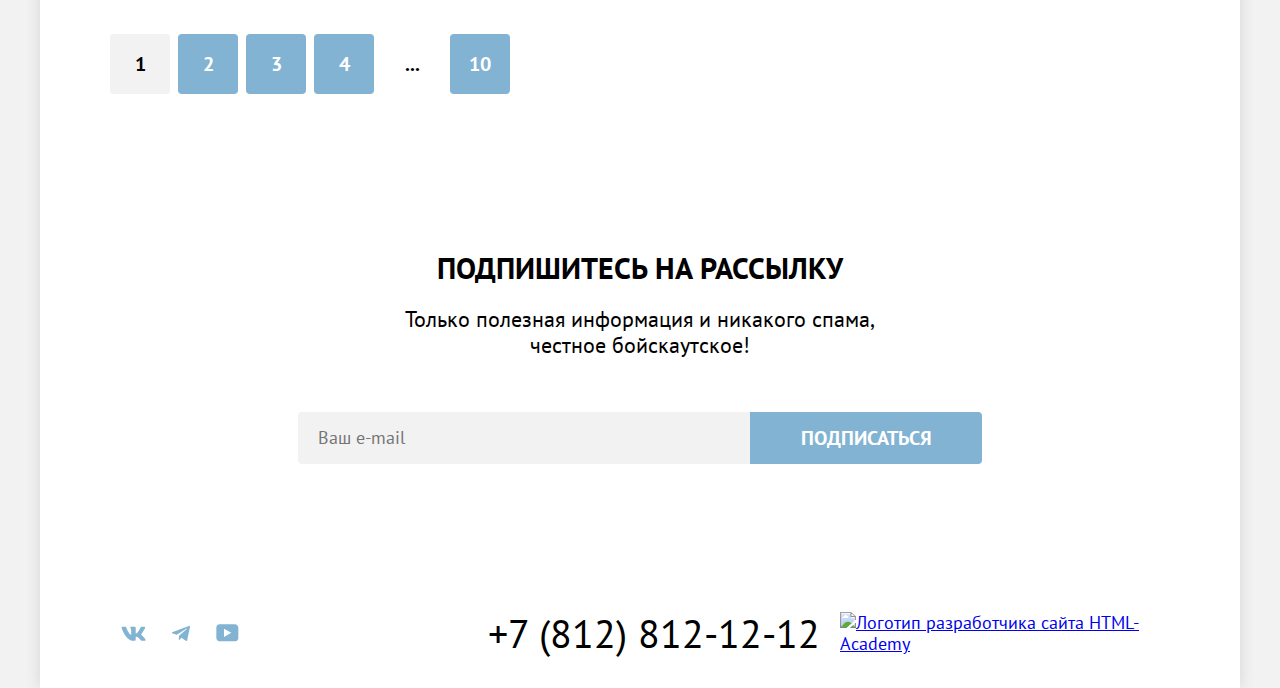
==== commit 12d2967f: "Стилизованы главная страница и страница каталога." ====
--- a/catalog.html
+++ b/catalog.html
@@ -45,10 +45,10 @@
                 </svg>
               </a>
             </li>
-            <li class="nav__user-item">
-              <a class="nav__modal-link button link-reset" href="#">Хочу сюда!</a>
-            </li>
           </ul>
+          <div class="nav__modal-link-wrapper">
+            <a class="nav__modal-link button link-reset" href="#">Хочу сюда!</a>
+          </div>
         </nav>
       </header>
       <main class="main-catalog">
@@ -59,7 +59,11 @@
               <ul class="breadcrumbs__list list-reset">
                 <li class="breadcrumbs__item">
                   <a class="breadcrumbs__link link-reset" href="index.html">
-                    <span class="visualy-hidden">На главную</span>
+                    <span class="visually-hidden">На главную</span>
+                    <svg xmlns="http://www.w3.org/2000/svg" width="13" height="13" fill="none">
+                      <path fill="#fff" d="m6.5.5-6 5.8v6.2h12V6.3L6.5.5Zm5 11h-10V6.7l5-4.8 5 4.8v4.8Z" />
+                      <path fill="#fff" d="M4.5 10.5h1V8h2v2.5h1V7h-4v3.5Z" />
+                    </svg>
                   </a>
                 </li>
                 <li class="breadcrumbs__item">
@@ -69,101 +73,114 @@
             </nav>
           </header>
           <form class="filter__wrapper" method="post" action="https://echo.htmlacademy.ru">
-            <fieldset class="filter__infrastructure">
-              <legend class="filter__options-title">Инфраструктура</legend>
-              <ul class="filter__list list-reset">
-                <li class="filter__item">
-                  <label class="filter__label">
-                    <input class="filter__input" type="checkbox" checked>
-                    Бассейн
-                  </label>
+            <div class="filter__column">
+              <fieldset class="filter__infrastructure fieldset-reset">
+                <legend class="filter__options-title">Инфраструктура:</legend>
+                <ul class="filter__list list-reset">
+                  <li class="filter__item">
+                    <label class="filter__label">
+                      <input class="filter__input checkbox-input" type="checkbox" checked>
+                      <span class="filter__check-box"></span>
+                      Бассейн
+                    </label>
+                  </li>
+                  <li class="filter__item">
+                    <label class="filter__label">
+                      <input class="filter__input checkbox-input" type="checkbox" checked>
+                      <span class="filter__check-box"></span>
+                      Парковка
+                    </label>
+                  </li>
+                  <li class="filter__item">
+                    <label class="filter__label">
+                      <input class="filter__input checkbox-input" type="checkbox">
+                      <span class="filter__check-box"></span>
+                      Wi-Fi
+                    </label>
+                  </li>
+                </ul>
+              </fieldset>
+              <fieldset class="filter__type-of-housing fieldset-reset">
+                <legend class="filter__options-title">Тип Жилья:</legend>
+                <ul class="filter__list list-reset">
+                  <li class="filter__item">
+                    <label class="filter__label">
+                      <input class="filter__input radio-input" type="radio" name="type-of-housing" value="hotel" checked>
+                      <span class="filter__radio-input"></span>
+                      Гостиница
+                    </label>
+                  </li>
+                  <li class="filter__item">
+                    <label class="filter__label">
+                      <input class="filter__input radio-input" type="radio" name="type-of-housing" value="motel">
+                      <span class="filter__radio-input"></span>
+                      Мотель
+                    </label>
+                  </li>
+                  <li class="filter__item">
+                    <label class="filter__label">
+                      <input class="filter__input radio-input" type="radio" name="type-of-housing" value="apartments">
+                      <span class="filter__radio-input"></span>
+                      Апартаменты
+                    </label>
+                  </li>
+                </ul>
+              </fieldset>
+            </div>
+            <div class="filter__column">
+              <fieldset class="filter__price fieldset-reset">
+                <legend class="filter__options-title">Стоимость, ₽:</legend>
+                <ul class="filter__price-list list-reset">
+                  <li class="filter__price-item">
+                    <label class="filter__price-label" for="price-min">от</label>
+                    <input class="filter__price-input input-number-arrow-remove" type="number" name="price-min"
+                      id="price-min" value="" placeholder="0">
+                  </li>
+                  <li class="filter__price-item">
+                    <label class="filter__price-label" for="price-max">до</label>
+                    <input class="filter__price-input input-number-arrow-remove" type="number" name="price-max"
+                      id="price-max" value="" placeholder="9000">
+                  </li>
+                </ul>
+                <div class="filter__price-range"></div>
+              </fieldset>
+              <ul class="filter__buttons list-reset">
+                <li class="filter__buttons-item">
+                  <button class="filter__button filter__button--form-app button button-reset"
+                    type="submit">Применить</button>
                 </li>
-                <li class="filter__item">
-                  <label class="filter__label">
-                    <input class="filter__input" type="checkbox" checked>
-                    Парковка
-                  </label>
-                </li>
-                <li class="filter__item">
-                  <label class="filter__label">
-                    <input class="filter__input" type="checkbox">
-                    Wi-Fi
-                  </label>
+                <li class="filter__buttons-item">
+                  <button class="filter__button filter__button--form-reset button button-reset"
+                    type="reset">Сбросить</button>
                 </li>
               </ul>
-            </fieldset>
-            <fieldset class="filter__type-of-housing">
-              <legend class="filter__options-title">Тип жилья</legend>
-              <ul class="filter__list list-reset">
-                <li class="filter__item">
-                  <label class="filter__label">
-                    <input class="filter__input" type="radio" name="type-of-housing" value="hotel">
-                    Гостиница
-                  </label>
-                </li>
-                <li class="filter__item">
-                  <label class="filter__label">
-                    <input class="filter__input" type="radio" name="type-of-housing" value="motel">
-                    Отель
-                  </label>
-                </li>
-                <li class="filter__item">
-                  <label class="filter__label">
-                    <input class="filter__input" type="radio" name="type-of-housing" value="apartments">
-                    Апартаменты
-                  </label>
-                </li>
-              </ul>
-            </fieldset>
-            <fieldset class="filter__price">
-              <legend class="filter__options-title">Стоимость, ₽:</legend>
-              <ul class="filter__list list-reset">
-                <li class="filter__item">
-                  <label class="filter__label">
-                    <input class="filter__input" type="number" name="price-min" value="0" placeholder="0">
-                    от
-                  </label>
-                </li>
-                <li class="filter__item">
-                  <label class="filter__label">
-                    <input class="filter__input" type="number" name="price-max" value="9000" placeholder="9000">
-                    до
-                  </label>
-                </li>
-              </ul>
-              <input class="filter__price-range" type="range">
-            </fieldset>
-            <ul class="filter__buttons list-reset">
-              <li class="filter__buttons-item">
-                <button class="filter__button button button-reset" type="submit">Применить</button>
-              </li>
-              <li class="filter__buttons-item">
-                <button class="filter__button button button-reset" type="reset">Сбросить</button>
-              </li>
-            </ul>
+            </div>
           </form>
         </section>
         <section class="catalog">
           <header class="catalog__header">
-            <h2 class="catalog__title">Найдено гостиниц: 38</h2>
-            <select class="catalog__select-control" aria-label="Сортировка">
-              <option class="catalog__select-option" value="cheap">Сначала дешевые</option>
-              <option class="catalog__select-option" value="expensive">Сначала дорогие</option>
-              <option class="catalog__select-option" value="popular">Сначала популярные</option>
-            </select>
+            <h2 class="catalog__title section-title">Найдено гостиниц: 38</h2>
+            <div class="catalog__select-wrapper">
+              <select class="catalog__select-control" aria-label="Сортировка">
+                <option class="catalog__select-option" value="cheap">Сначала дешевые</option>
+                <option class="catalog__select-option" value="expensive">Сначала дорогие</option>
+                <option class="catalog__select-option" value="popular">Сначала популярные</option>
+              </select>
+            </div>
             <ul class="catalog__layout list-reset">
               <li class="catalog__layout-item">
-                <a class="catalog__layout-button" href="#">
+                <a class="catalog__layout-button catalog__layout-button--cards catalog__layout-button--active link-reset"
+                  href="#">
                   <span class="visually-hidden">Показать карточки</span>
                 </a>
               </li>
               <li class="catalog__layout-item">
-                <a class="catalog__layout-button" href="#">
+                <a class="catalog__layout-button catalog__layout-button--detailed link-reset" href="#">
                   <span class="visually-hidden">Показать подробные карточки</span>
                 </a>
               </li>
               <li class="catalog__layout-item">
-                <a class="catalog__layout-button" href="#">
+                <a class="catalog__layout-button catalog__layout-button--list link-reset" href="#">
                   <span class="visually-hidden">Показать список</span>
                 </a>
               </li>
@@ -176,7 +193,7 @@
                 <a class="catalog__cards-link link-reset" href="#">
                   <img class="catalog__cards-img" src="images/catalog/catalog-image-1.jpg" width="300" height="212"
                     alt="Фото Amara Resort & Spa">
-                  <h3 class="catalog__cards-title">Amara Resort &amp; Spa</h3>
+                  <h3 class="catalog__cards-title" lang="en">Amara Resort &amp; Spa</h3>
                 </a>
                 <div class="catalog__cards-box">
                   <span class="catalog__cards-type">Гостиница</span>
@@ -186,13 +203,16 @@
                   <a class="catalog__cards-button button" href="#">Подробнее</a>
                   <button class="catalog__cards-button button button-reset" type="button">В избранное</button>
                 </div>
-                <span class="catalog__cards-rating">Рейтинг: 8,5</span>
+                <div class="catalog__cards-rating">
+                  <div class="catalog__cards-rating-stars"></div>
+                  <span class="catalog__cards-rating-number">Рейтинг: 5,0</span>
+                </div>
               </li>
               <li class="catalog__cards-item">
                 <a class="catalog__cards-link link-reset" href="#">
                   <img class="catalog__cards-img" src="images/catalog/catalog-image-2.jpg" width="300" height="212"
                     alt="Фото Villas at Poco Diablo">
-                  <h3 class="catalog__cards-title">Villas at Poco Diablo</h3>
+                  <h3 class="catalog__cards-title" lang="en">Villas at Poco Diablo</h3>
                 </a>
                 <div class="catalog__cards-box">
                   <span class="catalog__cards-type">Гостиница</span>
@@ -201,15 +221,18 @@
                 <div class="catalog__cards-buttons">
                   <a class="catalog__cards-button button" href="#">Подробнее</a>
                   <button class="catalog__cards-button catalog__cards-button--added button button-reset" type="button">В
-                    избранное</button>
-                </div>
-                <span class="catalog__cards-rating">Рейтинг: 9,2</span>
+                    избранном</button>
+                </div>
+                <div class="catalog__cards-rating">
+                  <div class="catalog__cards-rating-stars"></div>
+                  <span class="catalog__cards-rating-number">Рейтинг: 5,0</span>
+                </div>
               </li>
               <li class="catalog__cards-item">
                 <a class="catalog__cards-link link-reset" href="#">
                   <img class="catalog__cards-img" src="images/catalog/catalog-image-3.jpg" width="300" height="212"
                     alt="Фото Desert Quail Inn">
-                  <h3 class="catalog__cards-title">Desert Quail Inn</h3>
+                  <h3 class="catalog__cards-title" lang="en">Desert Quail Inn</h3>
                 </a>
                 <div class="catalog__cards-box">
                   <span class="catalog__cards-type">Гостиница</span>
@@ -219,13 +242,16 @@
                   <a class="catalog__cards-button button" href="#">Подробнее</a>
                   <button class="catalog__cards-button button button-reset" type="button">В избранное</button>
                 </div>
-                <span class="catalog__cards-rating">Рейтинг: 6,9</span>
+                <div class="catalog__cards-rating">
+                  <div class="catalog__cards-rating-stars"></div>
+                  <span class="catalog__cards-rating-number">Рейтинг: 5,0</span>
+                </div>
               </li>
               <li class="catalog__cards-item">
                 <a class="catalog__cards-link link-reset" href="#">
                   <img class="catalog__cards-img" src="images/catalog/catalog-image-4.jpg" width="300" height="212"
                     alt="Фото GreenTree Inn">
-                  <h3 class="catalog__cards-title">GreenTree Inn</h3>
+                  <h3 class="catalog__cards-title" lang="en">GreenTree Inn</h3>
                 </a>
                 <div class="catalog__cards-box">
                   <span class="catalog__cards-type">Гостиница</span>
@@ -235,29 +261,32 @@
                   <a class="catalog__cards-button button" href="#">Подробнее</a>
                   <button class="catalog__cards-button button button-reset" type="button">В избранное</button>
                 </div>
-                <span class="catalog__cards-rating">Рейтинг: 5,0</span>
+                <div class="catalog__cards-rating">
+                  <div class="catalog__cards-rating-stars"></div>
+                  <span class="catalog__cards-rating-number">Рейтинг: 5,0</span>
+                </div>
               </li>
             </ul>
           </section>
           <footer class="catalog__footer">
             <ul class="catalog__pagination list-reset">
               <li class="catalog__pagination-item">
-                <a class="catalog__pagination-link" href="#">1</a>
-              </li>
-              <li class="catalog__pagination-item">
-                <a class="catalog__pagination-link" href="#">2</a>
-              </li>
-              <li class="catalog__pagination-item">
-                <a class="catalog__pagination-link" href="#">3</a>
-              </li>
-              <li class="catalog__pagination-item">
-                <a class="catalog__pagination-link" href="#">4</a>
-              </li>
-              <li class="catalog__pagination-item">
-                <a class="catalog__pagination-link">...</a>
-              </li>
-              <li class="catalog__pagination-item">
-                <a class="catalog__pagination-link" href="#">10</a>
+                <a class="catalog__pagination-link catalog__pagination-link--active link-reset" href="#">1</a>
+              </li>
+              <li class="catalog__pagination-item">
+                <a class="catalog__pagination-link link-reset" href="#">2</a>
+              </li>
+              <li class="catalog__pagination-item">
+                <a class="catalog__pagination-link link-reset" href="#">3</a>
+              </li>
+              <li class="catalog__pagination-item">
+                <a class="catalog__pagination-link link-reset" href="#">4</a>
+              </li>
+              <li class="catalog__pagination-item">
+                <a class="catalog__pagination-link catalog__pagination-link--divider link-reset">...</a>
+              </li>
+              <li class="catalog__pagination-item">
+                <a class="catalog__pagination-link link-reset" href="#">10</a>
               </li>
             </ul>
           </footer>
@@ -266,7 +295,7 @@
           <div class="subscribe__wrapper">
             <h2 class="subscribe__title section-title">Подпишитесь на рассылку</h2>
             <p class="subscribe__text main-text">
-              Только полезная информация и никакого спама, честное бойскаутское!
+              Только полезная информация и никакого спама,<br> честное бойскаутское!
             </p>
             <form class="subscribe__form" action="https://echo.htmlacademy.ru/" method="post">
               <label class="visually-hidden" for="email">Ваш e-mail</label>
--- a/styles/styles.css
+++ b/styles/styles.css
@@ -37,12 +37,13 @@
 }
 
 body {
+  padding: 0 15px;
+
   font-family: "PT Sans", "Arial", sans-serif;
   font-size: 18px;
   line-height: 21px;
   color: var(--color-basic);
-  margin: 0;
-  padding: 0 15px;
+
   background-color: var(--color-background);
 }
 
@@ -50,65 +51,95 @@
   width: 100%;
   max-width: 1200px;
   margin: 0 auto;
+
   box-shadow: 0 0 15px 0 rgba(0,0,0, 0.12);
 }
 
 .visually-hidden {
   position: absolute;
-  overflow: hidden;
+  width: 1px;
+  height: 1px;
   margin: -1px;
   border: 0;
   padding: 0;
-  width: 1px;
-  height: 1px;
+  white-space: nowrap;
+  clip-path: inset(100%);
   clip: rect(0 0 0 0);
+  overflow: hidden;
 }
 
 img {
   max-width: 100%;
   height: auto;
-  object-fit: cover;
+  object-fit: contain;
 }
 
 .link-reset {
+  display: block;
+
+  font-style: normal;
+  color: inherit;
   text-decoration: none;
-  color: inherit;
-  display: block;
-  font-style: normal;
 }
 
 .button-reset {
+  padding: 0;
+
+  background-color: transparent;
   border: none;
-  padding: 0;
-  background-color: transparent;
   cursor: pointer;
 }
 
 .list-reset {
-  list-style: none;
   margin: 0;
   padding: 0;
+
+  list-style: none;
 }
 
 .input-reset {
   appearance: none;
+  background-color: #ffffff;
   border: none;
   border-radius: 0;
-  background-color: #ffffff;
+}
+
+.input-number-arrow-remove[type="number"]::-webkit-outer-spin-button,
+.input-number-arrow-remove[type="number"]::-webkit-inner-spin-button {
+  -webkit-appearance: none;
+  margin: 0;
+}
+
+.input-number-arrow-remove[type="number"] {
+  -moz-appearance: textfield;
+}
+
+.input-number-arrow-remove[type="number"]:hover,
+.input-number-arrow-remove[type="number"]:focus {
+  -moz-appearance: number-input;
+}
+
+.fieldset-reset {
+  margin: 0;
+  padding: 0;
+
+  border: none;
 }
 
 .button {
+  min-width: 140px;
   padding: 8px;
-  text-decoration: none;
+
   font-size: 16px;
   line-height: 20px;
   font-weight: 700;
+  text-align: center;
+  text-transform: uppercase;
   color: var(--color-white);
+  text-decoration: none;
+
   border-radius: 4px;
   background-color: var(--color-button-basic);
-  min-width: 140px;
-  text-align: center;
-  text-transform: uppercase;
 }
 
 .section {
@@ -118,6 +149,7 @@
 .section-title {
   margin:0;
   margin-bottom: 20px;
+
   font-size: 30px;
   font-weight: 700;
   line-height: 36px;
@@ -127,20 +159,22 @@
 .main-text {
   margin: 0;
   margin-bottom: 54px;
+
   font-size: 22px;
   line-height: 26px;
 }
 
 .header {
+  padding: 0 70px;
+
   background-color: var(--color-white);
-  padding: 0 70px;
 }
 
 .nav {
-  display: flex;
   position: relative;
+  display: flex;
+
   padding-left: 170px;
-  gap: 20px;
 }
 
 .logo {
@@ -154,12 +188,14 @@
   display: flex;
   justify-content: space-between;
   align-items: center;
+  flex-wrap: wrap;
+
   margin-right: auto;
-  flex-wrap: wrap;
 }
 
 .nav__link {
   padding: 20px 16px;
+
   font-size: 20px;
   line-height: 24px;
   font-weight: 700;
@@ -169,33 +205,44 @@
   display: flex;
   align-items: center;
   flex-wrap: wrap;
+
+  margin-right: 20px;
 }
 
 .nav__button {
+  display: flex;
+  align-items: center;
+  justify-content: center;
+
   padding: 22px 12px;
-  display: flex;
-  align-items: center;
-  justify-content: center;
 }
 
 .nav__button--favorite {
   position: relative;
-  margin-right: 20px;
 }
 
 .nav__favourite-counter {
   position: absolute;
   top: 9px;
   left: 19px;
+
   min-width: 20px;
   height: 20px;
-  border-radius: 10px;
+  padding: 5px;
+  padding-left: 4px;
+
   font-size: 10px;
   line-height: 10px;
   color: var(--color-white);
+
   background-color: var(--color-green);
-  padding: 5px;
-  padding-left: 4px;
+  border-radius: 10px;
+}
+
+.nav__modal-link-wrapper {
+  display: flex;
+  align-items: center;
+  justify-content: space-between;
 }
 
 .nav__modal-link {
@@ -203,32 +250,36 @@
 }
 
 .hero {
+  position: relative;
+
+  display: flex;
+  justify-content: center;
+  padding: 51px 0 82px;
+
   background-image: url("../images/hero-background.jpg");
+  background-color: var(--color-button-basic);
   background-repeat: no-repeat;
   background-size: cover;
-  background-color: var(--color-basic);
-  position: relative;
-  padding: 51px 0 82px;
-  display: flex;
-  justify-content: center;
 }
 
 .hero::before {
   content: "";
   position: absolute;
+  bottom: -1px;
+  width: 100%;
+  height: 57px;
+
   background-image: url("../images/hero-divider.svg");
   background-repeat: no-repeat;
   background-size: cover;
-  bottom: -1px;
-  width: 100%;
-  height: 57px;
 }
 
 .advantages__box {
-  text-align: center;
-  padding: 69px 0 90px;
   max-width: 651px;
   margin: 0 auto;
+  padding: 69px 0 90px;
+
+  text-align: center;
 }
 
 .advantages__title {
@@ -250,6 +301,7 @@
   align-items: center;
   flex-direction: column;
   justify-content: center;
+
   text-align: center;
 }
 
@@ -257,8 +309,10 @@
 .advantages__card:last-child {
   grid-column: span 3;
   flex-direction: row;
+
+  color: var(--color-white);
+
   background-color: var(--color-blue);
-  color: var(--color-white);
 }
 
 .advantages__card:nth-child(3) {
@@ -282,23 +336,27 @@
 }
 
 .advantages__card-title {
-  text-transform: uppercase;
   position: relative;
+
   max-width: 172px;
   margin: 0 auto;
+
   font-size: 24px;
   line-height: 28px;
   font-weight: 700;
+  text-transform: uppercase;
 }
 
 .advantages__card-title::after {
   content: "";
+  position: absolute;
   height: 2px;
   width: 60px;
-  background-color: rgba(0,0,0, 0.3);
-  position: absolute;
   bottom: -31px;
   left: 50%;
+
+  background-color: rgba(0,0,0, 0.3);
+
   transform: translate(-50%, -50%);
 }
 
@@ -308,10 +366,11 @@
 }
 
 .services__box {
-  padding: 64px 0;
-  text-align: center;
   max-width: 505px;
   margin: 0 auto;
+  padding: 64px 0;
+
+  text-align: center;
 }
 
 .services__box .services__text {
@@ -320,21 +379,38 @@
 
 .services__list {
   display: flex;
-  justify-content: space-between;
+  justify-content: center;
 }
 
 .services__item {
+  display: flex;
+  flex-direction: column;
+  justify-content: flex-end;
+  min-width: 400px;
+  min-height: 385px;
   padding: 81px 85px;
-  max-width: 400px;
-  display: flex;
-  flex-direction: column;
-  justify-content: space-between;
+
   text-align: center;
+
   background-color: var(--color-blue-12);
+  background-repeat: no-repeat;
+  background-position: center 81px;
 }
 
 .services__item:nth-child(even) {
   background-color: var(--color-white);
+}
+
+.services__item--house {
+  background-image: url("../images/icons/advantage-house-icon.svg");
+}
+
+.services__item--food {
+  background-image: url("../images/icons/advantage-food-icon.svg");
+}
+
+.services__item--gift {
+  background-image: url("../images/icons/advantage-gift-icon.svg");
 }
 
 .services__item-icon {
@@ -347,11 +423,12 @@
 }
 
 .services__item-title {
+  margin-bottom: 30px;
+
   font-size: 24px;
   line-height: 28px;
   font-weight: 700;
   text-transform: uppercase;
-  margin-bottom: 30px;
 }
 
 .services__item-text {
@@ -359,38 +436,44 @@
 }
 
 .services__offer {
+  max-width: 592px;
+  margin: 0 auto;
   padding: 96px 0;
-  margin: 0 auto;
-  max-width: 592px;
+
   text-align: center;
 }
 
 .services__link {
   max-width: 376px;
   margin: 0 auto;
+
   font-size: 20px;
   line-height: 36px;
 }
 
 .subscribe {
+  padding-top: 96px;
+  padding-bottom: 104px;
+
+  color: var(--color-white);
+
   background-image: url("../images/subscribe-background.jpg");
+  background-color: var(--color-button-basic);
   background-size: cover;
   background-repeat: no-repeat;
-  padding-top: 96px;
-  padding-bottom: 104px;
-  color: var(--color-white);
-  background-color: var(--color-basic);
 }
 
 .subscribe--background-white {
+  color: var(--color-basic);
+
   background-image: none;
   background-color: var(--color-white);
-  color: var(--color-basic);
 }
 
 .subscribe__wrapper {
   max-width: 684px;
   margin: 0 auto;
+
   text-align: center;
 }
 
@@ -400,38 +483,306 @@
 }
 
 .subscribe__input {
+  width: 100%;
   padding: 14px 20px;
+
+  font-size: 18px;
+  line-height: 24px;
+
+  background-color: var(--color-background);
   border-radius: 4px 0 0 4px;
-  width: 100%;
-  line-height: 24px;
-  font-size: 18px;
-  background-color: var(--color-background);
 }
 
 .subscribe__button {
+  min-width: 232px;
+
+  font-size: 20px;
+  line-height: 36px;
+
   background-color: #82B3D3;
   border-radius: 0 4px 4px 0;
-  min-width: 232px;
-  font-size: 20px;
-  line-height: 36px;
 }
 
 .filter {
   padding: 70px;
   padding-top: 35px;
+
   color: var(--color-white);
+
   background-image: url("../images/filter-header-background.jpg");
+  background-color: var(--color-button-basic);
   background-repeat: no-repeat;
   background-size: cover;
-  background-color: var(--color-basic);
+}
+
+.filter__header {
+  margin-bottom: 40px;
 }
 
 .filter__title {
   margin: 0;
   margin-bottom: 8px;
+
   font-size: 60px;
   line-height: 78px;
   font-weight: 700;
+}
+
+.breadcrumbs__list {
+  display: flex;
+  gap: 28px;
+  align-items: center;
+}
+
+.breadcrumbs__item {
+  position: relative;
+}
+
+.breadcrumbs__item:not(:last-child)::after {
+  content: "";
+  position: absolute;
+  width: 8px;
+  height: 20px;
+  top: 50%;
+  right: -14px;
+
+  background-image: url("../images/icons/arrow-white-icon.svg");
+  background-repeat: no-repeat;
+  background-size: contain;
+  background-position: center;
+
+  transform: translate(50%, -50%);
+}
+
+.breadcrumbs__link {
+  font-size: 16px;
+}
+
+.filter__wrapper {
+  display: flex;
+  justify-content: space-between;
+  gap: 140px;
+}
+
+.filter__column {
+  display: flex;
+  gap: 70px;
+
+  line-height: 23px;
+}
+
+.filter__options-title {
+  margin-bottom: 32px;
+
+  font-size: 20px;
+  line-height: 24px;
+  font-weight: 700;
+}
+
+.filter__list {
+  display: flex;
+  flex-direction: column;
+  gap: 16px;
+}
+
+.filter__label {
+  position: relative;
+  padding-left: 36px;
+}
+
+.filter__input {
+  position: absolute;
+  appearance: none;
+}
+
+.filter__check-box,
+.filter__radio-input {
+  position: absolute;
+  left: 0;
+
+  width: 20px;
+  height: 20px;
+
+  background-size: cover;
+}
+
+.filter__check-box {
+  background-image: url("../images/icons/checkbox.svg");
+}
+
+.checkbox-input:checked + .filter__check-box {
+  background-image: url("../images/icons/checkbox-checked.svg");
+}
+
+.filter__radio-input {
+  background-image: url("../images/icons/radio-input.svg");
+}
+
+.radio-input:checked + .filter__radio-input {
+  background-image: url("../images/icons/radio-input-checked.svg");
+}
+
+.filter__price-list {
+  display: flex;
+  justify-content: space-between;
+  gap: 2px;
+  margin-bottom: 36px;
+}
+
+.filter__price-item {
+  position: relative;
+}
+
+.filter__price-item:first-child .filter__price-input {
+  border-radius: 4px 0 0 4px;
+}
+
+.filter__price-item:last-child .filter__price-input {
+  border-radius: 0 4px 4px 0;
+}
+
+.filter__price-input {
+  position: relative;
+
+  width: 143px;
+  padding: 12px 20px;
+
+  line-height: 24px;
+  font-weight: 700;
+
+  border: none;
+}
+
+.filter__price-input::placeholder {
+  font-weight: 700;
+  color: var(--color-basic);
+}
+
+.filter__price-label {
+  position: absolute;
+  top: 12px;
+  right: 20px;
+  z-index: 1;
+
+  color: black;
+}
+
+.filter__price-range {
+  width: 100%;
+  height: 20px;
+
+  background-color: var(--color-white);
+}
+
+.filter__buttons {
+  display: flex;
+  flex-direction: column;
+  justify-content: flex-end;
+  gap: 32px;
+
+  width: 191px;
+}
+
+.filter__button {
+  width: 100%;
+}
+
+.filter__button--form-app {
+  background-color: var(--color-blue);
+}
+
+.filter__button--form-reset {
+  background-color: transparent;
+}
+
+.catalog {
+  padding: 50px 70px 60px;
+
+  background-color: var(--color-white);
+}
+
+.catalog__header {
+  display: flex;
+  justify-content: space-between;
+  align-items: center;
+}
+
+.catalog__title {
+  margin-right: auto;
+  margin-bottom: 0;
+}
+
+.catalog__select-wrapper {
+  position: relative;
+  width: 292px;
+  margin-right: 70px;
+}
+
+.catalog__select-wrapper::after {
+  content: "";
+  position: absolute;
+  top: 50%;
+  right: 20px;
+
+  width: 12px;
+  height: 9px;
+
+  background-image: url("../images/icons/arrow-icon.svg");
+  background-repeat: no-repeat;
+  background-size: cover;
+
+  transform: translateY(-50%);
+}
+
+.catalog__select-control {
+  padding: 12px 35px 12px 20px;
+  width: 100%;
+
+  line-height: 21px;
+
+  -moz-appearance: none;
+  -webkit-appearance: none;
+  appearance: none;
+
+  background-color: var(--color-white);
+
+  border: 2px solid var(--color-input-second);
+  border-radius: 4px;
+}
+
+.catalog__layout {
+  display: flex;
+  justify-content: space-between;
+  flex-wrap: wrap;
+  gap: 8px;
+}
+
+.catalog__layout-button{
+  width: 48px;
+  height: 48px;
+
+  background-repeat: no-repeat;
+  background-size: 16px 14px;
+  background-position: center;
+
+  border: 2px solid var(--color-input-second);
+  border-radius: 4px;
+}
+
+.catalog__layout-button--cards {
+  background-image: url("../images/icons/catalog-layout-cards-icon.svg");
+}
+
+.catalog__layout-button--detailed {
+  background-image: url("../images/icons/catalog-layout-detailed-icon.svg");
+}
+
+.catalog__layout-button--list {
+  background-image: url("../images/icons/catalog-layout-list-icon.svg");
+}
+
+.catalog__layout-button--active {
+  border: 2px solid var(--color-basic);
 }
 
 .catalog__cards-list {
@@ -439,17 +790,20 @@
   grid-template-columns: repeat(3, 1fr);
   grid-template-rows: repeat(2, 1fr);
   gap: 20px;
-  padding: 40px 70px;
+  padding: 40px 0;
+
+  border-bottom: 1px solid var(--color-border);
 }
 
 .catalog__cards-item {
+  display: flex;
+  flex-direction: column;
+  justify-content: space-between;
+  gap: 16px;
   padding: 20px;
+
   border: 1px solid var(--color-border);
   border-radius: 4px;
-  display: flex;
-  flex-direction: column;
-  justify-content: space-between;
-  gap: 16px;
 }
 
 .catalog__cards-img {
@@ -459,6 +813,9 @@
 
 .catalog__cards-title {
   margin: 0;
+
+  font-size: 24px;
+  line-height: 28px;
 }
 
 .catalog__cards-box {
@@ -469,6 +826,61 @@
 .catalog__cards-buttons {
   display: flex;
   justify-content: space-between;
+}
+
+.catalog__cards-button--added {
+  background-color: var(--color-green);
+}
+
+.catalog__cards-rating {
+  display: flex;
+  justify-content: space-between;
+}
+
+.catalog__cards-rating-number {
+  width: 140px;
+  padding: 8px 22px;
+
+  font-size: 16px;
+  line-height: 20px;
+  text-align: center;
+  text-transform: uppercase;
+
+  background-color: var(--color-background);
+  border-radius: 4px;
+}
+
+.catalog__pagination {
+  display: flex;
+  gap: 8px;
+  padding-top: 40px;
+}
+
+.catalog__pagination-link {
+  width: 60px;
+  height: 60px;
+  padding: 12px 5px;
+
+  font-size: 20px;
+  line-height: 36px;
+  font-weight: 700;
+  text-align: center;
+  color: var(--color-white);
+
+  background-color: var(--color-blue);
+  border-radius: 4px;
+}
+
+.catalog__pagination-link--active {
+  color: var(--color-basic);
+
+  background-color: var(--color-background);
+}
+
+.catalog__pagination-link--divider {
+  color: var(--color-basic);
+
+  background-color: transparent;
 }
 
 .footer {
@@ -494,15 +906,16 @@
 }
 
 .footer__social-link {
+  display: flex;
+  justify-content: center;
+  align-items: center;
   width: 47px;
   height: 40px;
-  display: flex;
-  justify-content: center;
-  align-items: center;
 }
 
 .footer__phone {
+  padding: 5px 0;
+
   font-size: 40px;
   line-height: 40px;
-  padding: 5px 0;
-}
+}
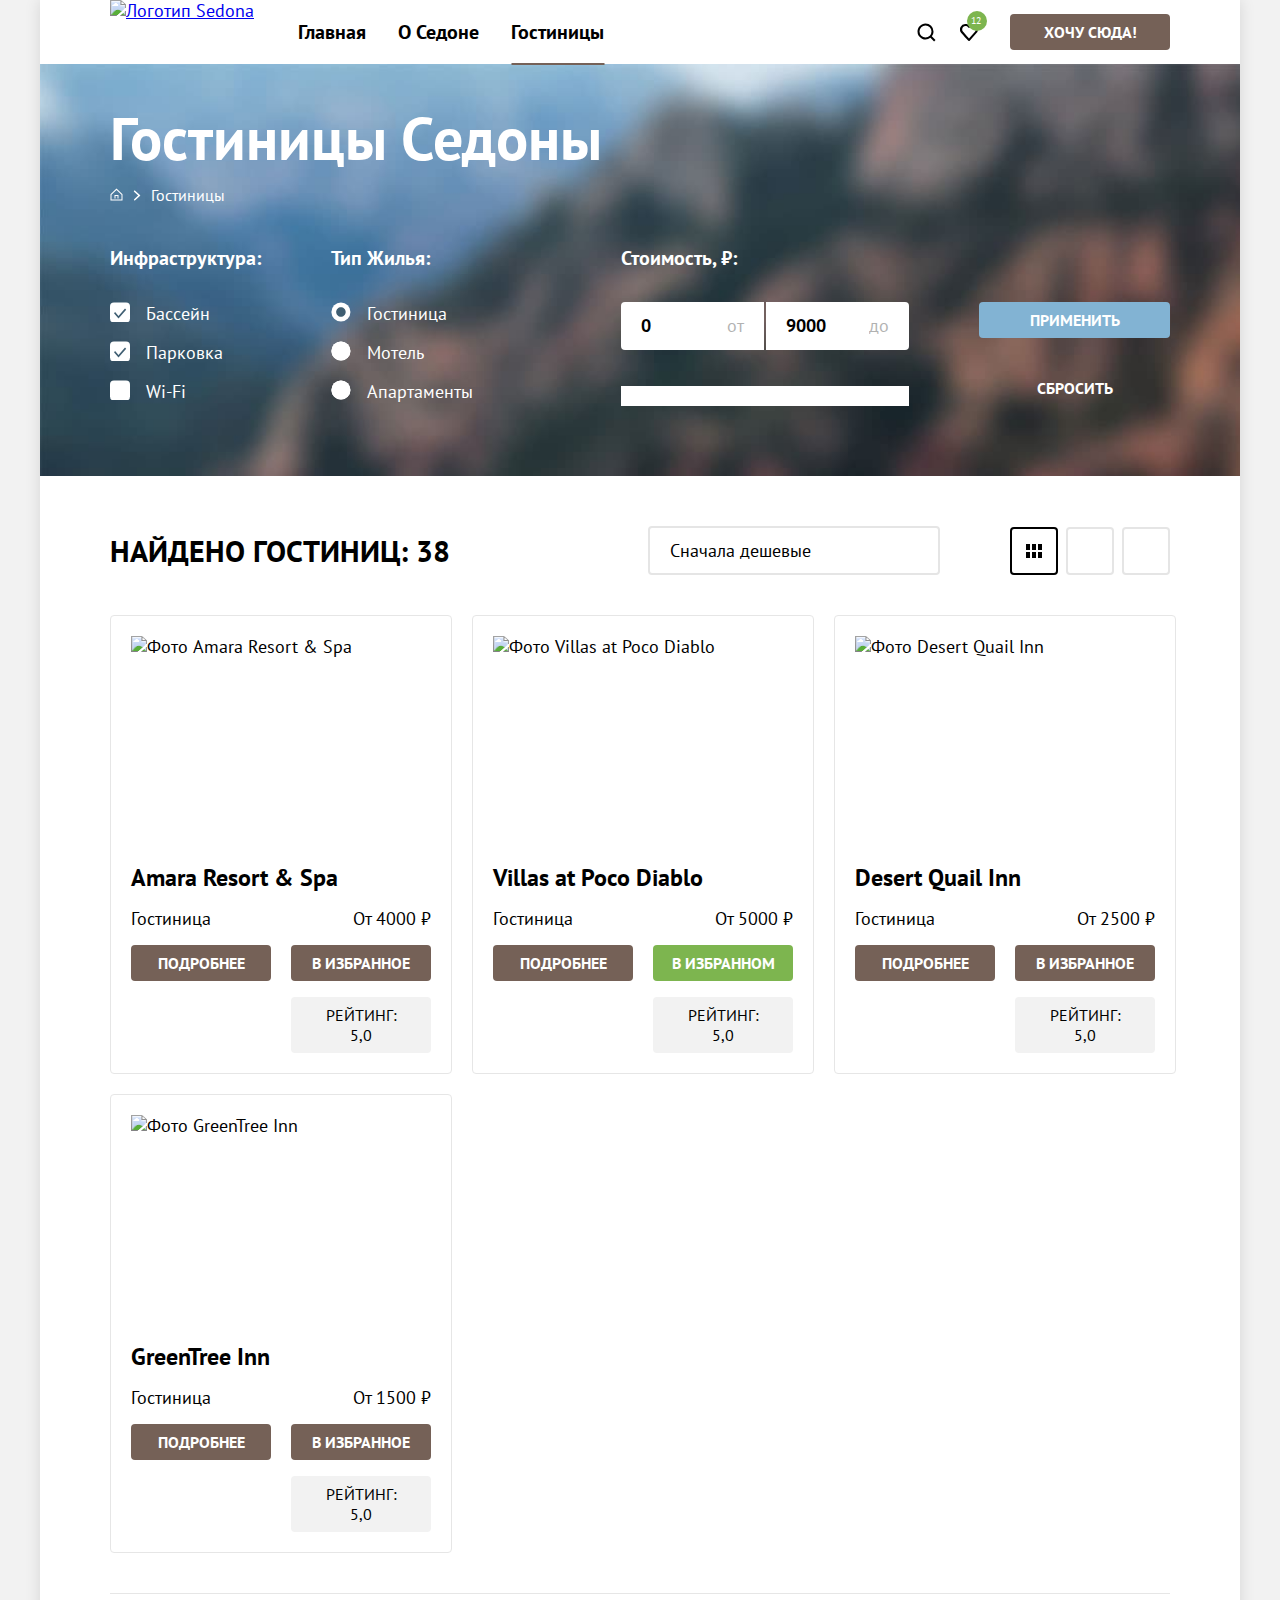
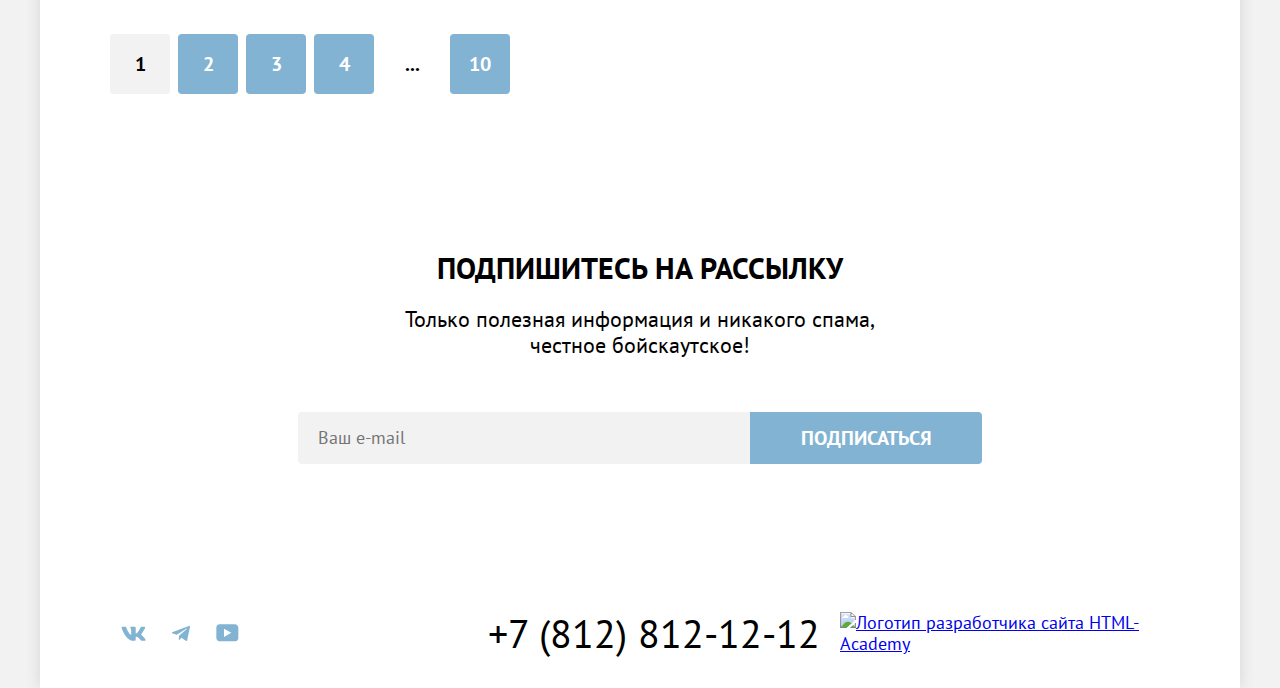
==== commit 1a1ad845: "Критерии задания 5.22 и мелкие исправления." ====
--- a/catalog.html
+++ b/catalog.html
@@ -13,7 +13,9 @@
     <div class="page-wrapper">
       <header class="header section">
         <nav class="nav">
-          <img class="logo" src="images/logo.svg" width="140" height="70" alt="Логотип Sedona">
+          <a class="logo" href="index.html">
+            <img class="logo__img" src="images/logo.svg" width="140" height="70" alt="Логотип Sedona">
+          </a>
           <ul class="nav__pages list-reset">
             <li class="nav__pages-item">
               <a class="nav__link link-reset" href="index.html">Главная</a>
@@ -51,7 +53,7 @@
           </div>
         </nav>
       </header>
-      <main class="main-catalog">
+      <main class="main-container main-catalog">
         <section class="filter">
           <header class="filter__header">
             <h1 class="filter__title">Гостиницы Седоны</h1>
@@ -72,7 +74,7 @@
               </ul>
             </nav>
           </header>
-          <form class="filter__wrapper" method="post" action="https://echo.htmlacademy.ru">
+          <form class="filter__wrapper" method="get" action="https://echo.htmlacademy.ru">
             <div class="filter__column">
               <fieldset class="filter__infrastructure fieldset-reset">
                 <legend class="filter__options-title">Инфраструктура:</legend>
--- a/styles/styles.css
+++ b/styles/styles.css
@@ -36,23 +36,36 @@
   --color-border: #e6e6e6;
 }
 
+html {
+  height: 100%;
+}
+
 body {
+  height: 100%;
   padding: 0 15px;
 
   font-family: "PT Sans", "Arial", sans-serif;
   font-size: 18px;
   line-height: 21px;
-  color: var(--color-basic);
 
   background-color: var(--color-background);
 }
 
 .page-wrapper {
+  display: flex;
+  flex-direction: column;
+
   width: 100%;
   max-width: 1200px;
+  min-height: 100%;
   margin: 0 auto;
 
+  background-color: var(--color-white);
   box-shadow: 0 0 15px 0 rgba(0,0,0, 0.12);
+}
+
+.main-container {
+  flex-grow: 1;
 }
 
 .visually-hidden {
@@ -165,28 +178,24 @@
 }
 
 .header {
+  position: relative;
+  z-index: 1;
   padding: 0 70px;
 
   background-color: var(--color-white);
 }
 
 .nav {
-  position: relative;
-  display: flex;
-
-  padding-left: 170px;
+  display: flex;
 }
 
 .logo {
-  position: absolute;
-  top: 0;
-  left: 0;
-  z-index: 1;
+  margin-bottom: -10px;
+  margin-right: 28px;
 }
 
 .nav__pages {
   display: flex;
-  justify-content: space-between;
   align-items: center;
   flex-wrap: wrap;
 
@@ -201,10 +210,28 @@
   font-weight: 700;
 }
 
+.nav__link--active {
+  position: relative;
+}
+
+.nav__link--active::before {
+  content: "";
+  position: absolute;
+  left: 50%;
+  bottom: -1px;
+
+  width: calc(100% - 32px);
+  height: 2px;
+
+  background-color: var(--color-button-basic);
+  transform: translateX(-50%);
+}
+
 .nav__user {
   display: flex;
   align-items: center;
   flex-wrap: wrap;
+  max-width: 172px;
 
   margin-right: 20px;
 }
@@ -275,7 +302,7 @@
 }
 
 .advantages__box {
-  max-width: 651px;
+  max-width: 656px;
   margin: 0 auto;
   padding: 69px 0 90px;
 
@@ -323,11 +350,16 @@
   flex-direction: row-reverse;
 }
 
+.advantages__card:first-child .advantages__card-title::after,
+.advantages__card:last-child .advantages__card-title::after {
+  background-color: var(--color-white);
+}
+
 .advantages__card-content {
   display: flex;
   flex-direction: column;
-  gap: 62px;
-  padding: 0 85px;
+  gap: 30px;
+  padding: 20px 85px;
 }
 
 .advantages__card-title,
@@ -340,6 +372,7 @@
 
   max-width: 172px;
   margin: 0 auto;
+  margin-bottom: 32px;
 
   font-size: 24px;
   line-height: 28px;
@@ -352,17 +385,12 @@
   position: absolute;
   height: 2px;
   width: 60px;
-  bottom: -31px;
+  bottom: -32px;
   left: 50%;
 
   background-color: rgba(0,0,0, 0.3);
 
-  transform: translate(-50%, -50%);
-}
-
-.advantages__card:first-child .advantages__card-title::after,
-.advantages__card:last-child .advantages__card-title::after {
-  background-color: var(--color-white);
+  transform: translateX(-50%);
 }
 
 .services__box {
@@ -380,15 +408,13 @@
 .services__list {
   display: flex;
   justify-content: center;
+  flex-wrap: wrap;
 }
 
 .services__item {
-  display: flex;
-  flex-direction: column;
-  justify-content: flex-end;
   min-width: 400px;
   min-height: 385px;
-  padding: 81px 85px;
+  padding: 183px 85px 81px 85px;
 
   text-align: center;
 
@@ -411,10 +437,6 @@
 
 .services__item--gift {
   background-image: url("../images/icons/advantage-gift-icon.svg");
-}
-
-.services__item-icon {
-  margin: 0 auto 26px;
 }
 
 .services__item-title,
@@ -561,7 +583,7 @@
 .filter__wrapper {
   display: flex;
   justify-content: space-between;
-  gap: 140px;
+  gap: 40px;
 }
 
 .filter__column {
@@ -579,10 +601,8 @@
   font-weight: 700;
 }
 
-.filter__list {
-  display: flex;
-  flex-direction: column;
-  gap: 16px;
+.filter__item:not(:last-child) {
+  margin-bottom: 16px;
 }
 
 .filter__label {
@@ -645,7 +665,7 @@
   position: relative;
 
   width: 143px;
-  padding: 12px 20px;
+  padding: 12px 40px 12px 20px;
 
   line-height: 24px;
   font-weight: 700;
@@ -654,7 +674,6 @@
 }
 
 .filter__price-input::placeholder {
-  font-weight: 700;
   color: var(--color-basic);
 }
 
@@ -664,7 +683,8 @@
   right: 20px;
   z-index: 1;
 
-  color: black;
+  color: var(--color-basic);
+  opacity: 0.3;
 }
 
 .filter__price-range {
@@ -857,8 +877,7 @@
 }
 
 .catalog__pagination-link {
-  width: 60px;
-  height: 60px;
+  min-width: 60px;
   padding: 12px 5px;
 
   font-size: 20px;
@@ -901,8 +920,9 @@
 
 .footer__social-list {
   display: flex;
-  justify-content: space-between;
-  align-items: center;
+  align-items: center;
+  flex-wrap: wrap;
+  max-width: 235px;
 }
 
 .footer__social-link {
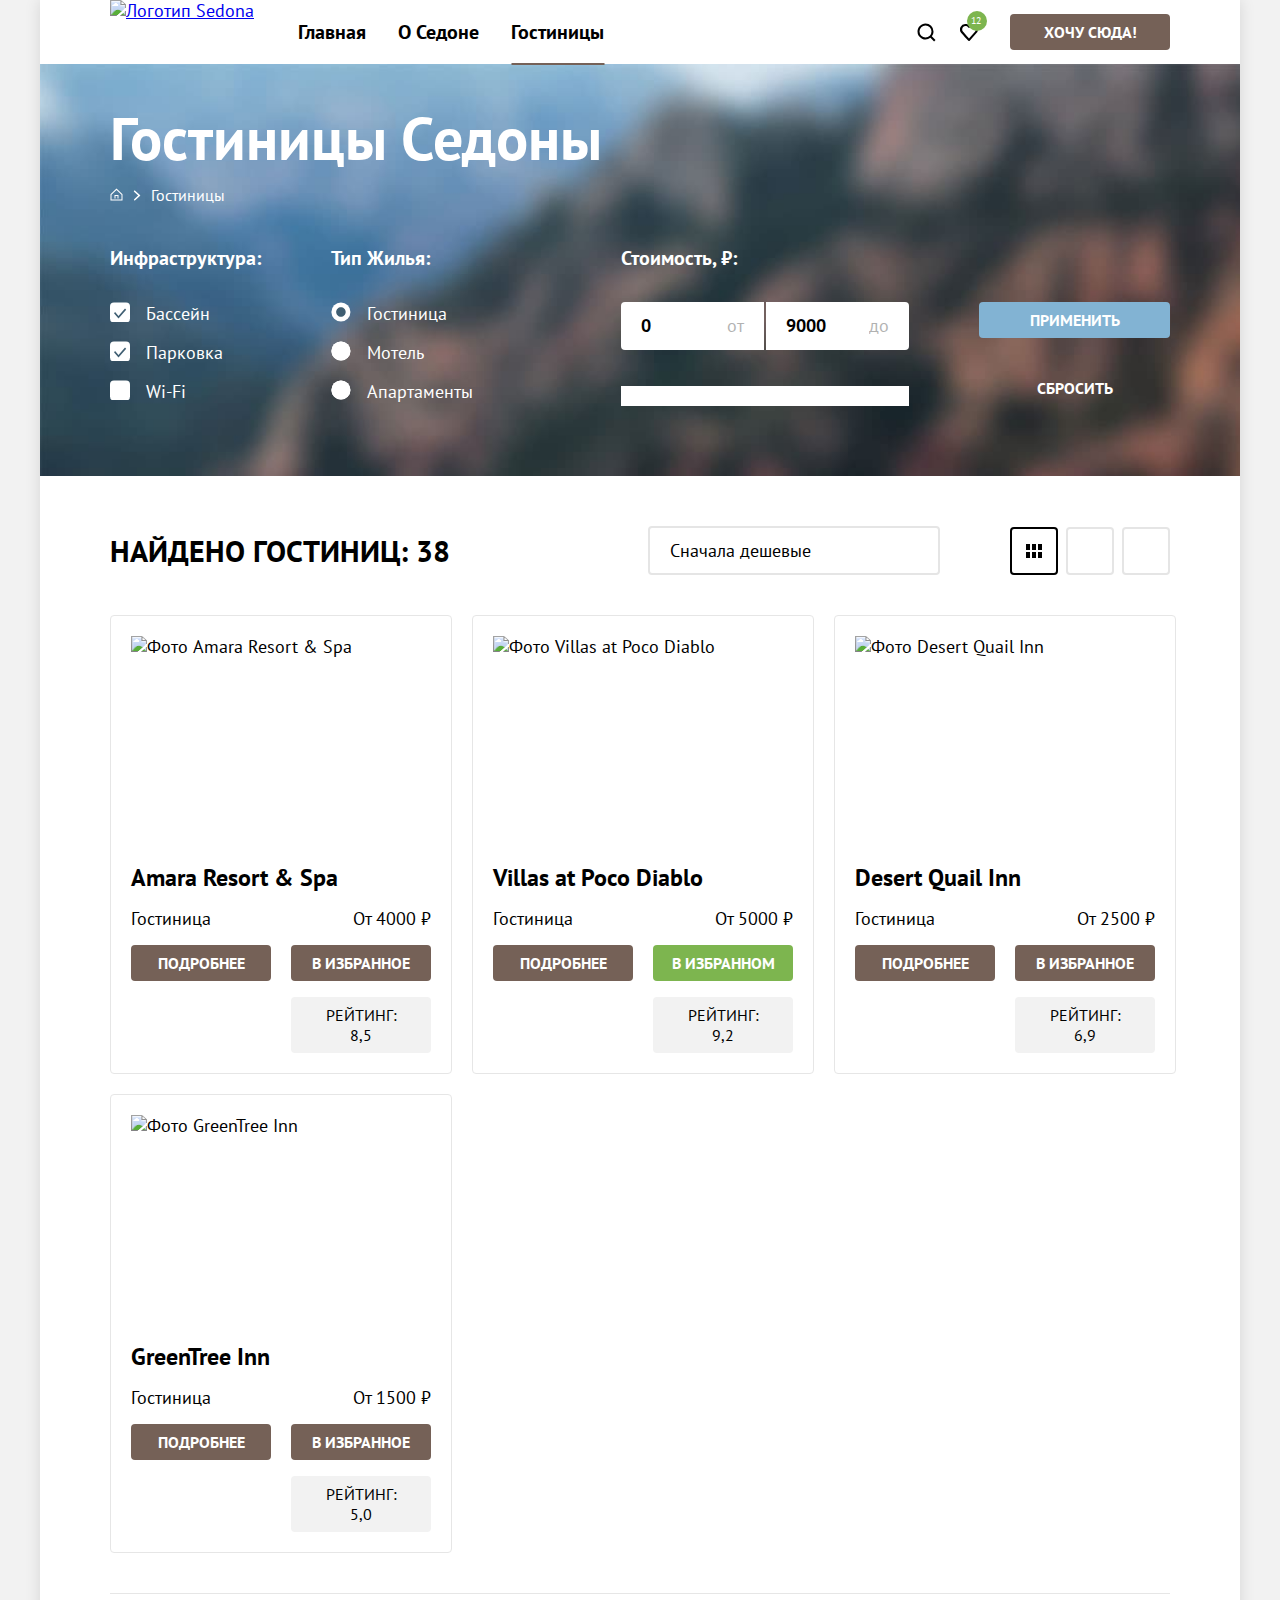
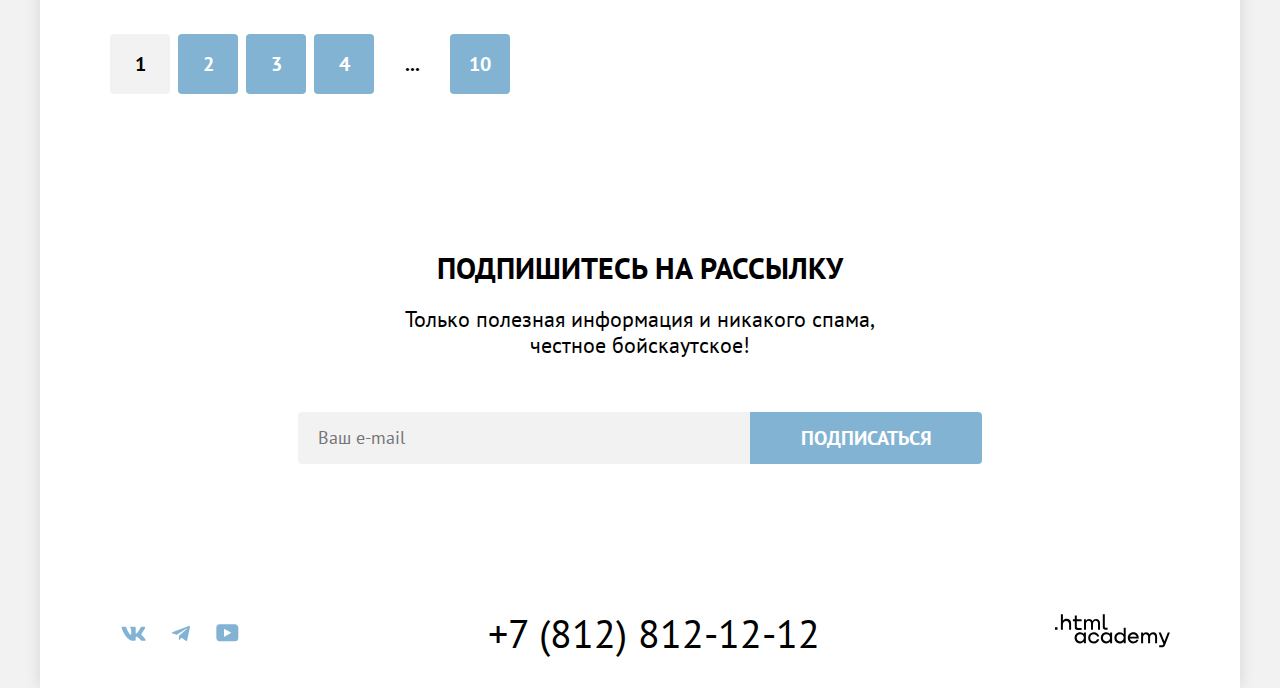
==== commit cb3b1f7b: "Добавлены состояния интерактивных элементов." ====
--- a/catalog.html
+++ b/catalog.html
@@ -31,8 +31,9 @@
             <li class="nav__user-item">
               <a class="nav__button nav__button--search" href="#">
                 <span class="visually-hidden">Поиск</span>
-                <svg xmlns="http://www.w3.org/2000/svg" width="19" height="19" fill="none">
-                  <path fill="#000"
+                <svg class="nav__button-icon" aria-hidden="true" focusable="false" xmlns="http://www.w3.org/2000/svg"
+                  width="19" height="19">
+                  <path
                     d="m18.5 17-3.7-3.67c1-1.3 1.7-2.98 1.7-4.87A8 8 0 0 0 8.5.5C4.1.5.5 4.18.5 8.56a8 8 0 0 0 12.9 6.26l3.7 3.68 1.4-1.5Zm-10-2.48a6 6 0 0 1-6-5.96 6 6 0 0 1 12 0 6 6 0 0 1-6 5.96Z" />
                 </svg>
               </a>
@@ -41,8 +42,9 @@
               <a class="nav__button nav__button--favorite" href="#">
                 <span class="visually-hidden">Избранное</span>
                 <output class="nav__favourite-counter">12</output>
-                <svg xmlns="http://www.w3.org/2000/svg" width="18" height="17" fill="none">
-                  <path fill="#000"
+                <svg class="nav__button-icon" aria-hidden="true" focusable="false" xmlns="http://www.w3.org/2000/svg"
+                  width="18" height="17">
+                  <path
                     d="M8.9 17a.9.9 0 0 1-.8-.4c-5.4-6.1-6.7-7.5-7-7.9A5.4 5.4 0 0 1 5.5 0C6.8 0 8 .5 9 1.3a5.46 5.46 0 0 1 9 4.1c0 1.3-.5 2.5-1.3 3.4l-7 7.9c-.2.2-.4.3-.8.3Zm-6-9.5c.3.4 3.5 4 6.1 6.9l6.2-7c.5-.5.7-1.2.7-2 0-1.8-1.5-3.3-3.3-3.3-1 0-2 .5-2.7 1.3-.3.3-.6.4-.9.4-.3 0-.6-.2-.8-.4-.7-.8-1.7-1.3-2.7-1.3-1.8 0-3.3 1.5-3.3 3.3-.1.9.3 1.6.7 2.1-.1 0-.1 0 0 0Z" />
                 </svg>
               </a>
@@ -53,7 +55,7 @@
           </div>
         </nav>
       </header>
-      <main class="main-container main-catalog">
+      <main class="main-container">
         <section class="filter">
           <header class="filter__header">
             <h1 class="filter__title">Гостиницы Седоны</h1>
@@ -62,14 +64,15 @@
                 <li class="breadcrumbs__item">
                   <a class="breadcrumbs__link link-reset" href="index.html">
                     <span class="visually-hidden">На главную</span>
-                    <svg xmlns="http://www.w3.org/2000/svg" width="13" height="13" fill="none">
+                    <svg aria-hidden="true" focusable="false" xmlns="http://www.w3.org/2000/svg" width="13" height="13"
+                      fill="none">
                       <path fill="#fff" d="m6.5.5-6 5.8v6.2h12V6.3L6.5.5Zm5 11h-10V6.7l5-4.8 5 4.8v4.8Z" />
                       <path fill="#fff" d="M4.5 10.5h1V8h2v2.5h1V7h-4v3.5Z" />
                     </svg>
                   </a>
                 </li>
                 <li class="breadcrumbs__item">
-                  <a class="breadcrumbs__link link-reset">Гостиницы</a>
+                  <a class="breadcrumbs__link link-reset" href="#">Гостиницы</a>
                 </li>
               </ul>
             </nav>
@@ -107,7 +110,8 @@
                 <ul class="filter__list list-reset">
                   <li class="filter__item">
                     <label class="filter__label">
-                      <input class="filter__input radio-input" type="radio" name="type-of-housing" value="hotel" checked>
+                      <input class="filter__input radio-input" type="radio" name="type-of-housing" value="hotel"
+                        checked>
                       <span class="filter__radio-input"></span>
                       Гостиница
                     </label>
@@ -207,7 +211,7 @@
                 </div>
                 <div class="catalog__cards-rating">
                   <div class="catalog__cards-rating-stars"></div>
-                  <span class="catalog__cards-rating-number">Рейтинг: 5,0</span>
+                  <span class="catalog__cards-rating-number">Рейтинг: 8,5</span>
                 </div>
               </li>
               <li class="catalog__cards-item">
@@ -227,7 +231,7 @@
                 </div>
                 <div class="catalog__cards-rating">
                   <div class="catalog__cards-rating-stars"></div>
-                  <span class="catalog__cards-rating-number">Рейтинг: 5,0</span>
+                  <span class="catalog__cards-rating-number">Рейтинг: 9,2</span>
                 </div>
               </li>
               <li class="catalog__cards-item">
@@ -246,7 +250,7 @@
                 </div>
                 <div class="catalog__cards-rating">
                   <div class="catalog__cards-rating-stars"></div>
-                  <span class="catalog__cards-rating-number">Рейтинг: 5,0</span>
+                  <span class="catalog__cards-rating-number">Рейтинг: 6,9</span>
                 </div>
               </li>
               <li class="catalog__cards-item">
@@ -273,7 +277,7 @@
           <footer class="catalog__footer">
             <ul class="catalog__pagination list-reset">
               <li class="catalog__pagination-item">
-                <a class="catalog__pagination-link catalog__pagination-link--active link-reset" href="#">1</a>
+                <a class="catalog__pagination-link catalog__pagination-link--active link-reset">1</a>
               </li>
               <li class="catalog__pagination-item">
                 <a class="catalog__pagination-link link-reset" href="#">2</a>
@@ -313,8 +317,9 @@
             <li class="footer__social-item">
               <a class="footer__social-link" href="https://vk.com/htmlacademy">
                 <span class="visually-hidden">Наша группа во Вконтакте</span>
-                <svg class="footer__social-icon" xmlns="http://www.w3.org/2000/svg" width="25" height="15" fill="none">
-                  <path fill="#83B3D3" fill-rule="evenodd"
+                <svg class="footer__social-icon" aria-hidden="true" focusable="false" xmlns="http://www.w3.org/2000/svg"
+                  width="25" height="15">
+                  <path
                     d="M24.12 1.8c.16-.54 0-.94-.8-.94H20.7c-.67 0-.98.34-1.15.73 0 0-1.33 3.2-3.22 5.27-.61.6-.9.8-1.23.8-.16 0-.41-.2-.41-.75v-5.1c0-.66-.19-.95-.74-.95H9.82c-.42 0-.67.3-.67.59 0 .62.95.76 1.04 2.51v3.8c0 .83-.15.98-.48.98-.9 0-3.06-3.2-4.34-6.88-.25-.72-.5-1-1.18-1H1.57c-.75 0-.9.34-.9.73 0 .68.89 4.07 4.14 8.55 2.17 3.06 5.23 4.72 8 4.72 1.68 0 1.88-.37 1.88-1v-2.32c0-.74.16-.88.7-.88.38 0 1.05.19 2.6 1.66 1.79 1.75 2.08 2.54 3.08 2.54h2.63c.75 0 1.12-.37.9-1.1-.23-.72-1.08-1.77-2.2-3.02-.62-.71-1.54-1.48-1.82-1.86-.39-.5-.28-.71 0-1.15 0 0 3.2-4.42 3.54-5.93Z"
                     clip-rule="evenodd" />
                 </svg>
@@ -323,8 +328,9 @@
             <li class="footer__social-item">
               <a class="footer__social-link" href="https://t.me/htmlacademy">
                 <span class="visually-hidden">Наш Телеграмм</span>
-                <svg class="footer__social-icon" xmlns="http://www.w3.org/2000/svg" width="18" height="16" fill="none">
-                  <path fill="#83B3D3"
+                <svg class="footer__social-icon" aria-hidden="true" focusable="false" xmlns="http://www.w3.org/2000/svg"
+                  width="18" height="16">
+                  <path
                     d="M16.79.96.84 7.1c-1.09.44-1.08 1.05-.2 1.32l4.1 1.28 9.47-5.98c.44-.27.85-.13.52.17l-7.68 6.93-.28 4.22c.41 0 .6-.2.83-.41l1.99-1.94 4.13 3.06c.77.42 1.31.2 1.5-.71l2.72-12.8c.28-1.1-.43-1.61-1.16-1.28Z" />
                 </svg>
               </a>
@@ -332,8 +338,9 @@
             <li class="footer__social-item">
               <a class="footer__social-link" href="https://www.youtube.com/user/htmlacademyru">
                 <span class="visually-hidden">Наш ютуб-канал</span>
-                <svg class="footer__social-icon" xmlns="http://www.w3.org/2000/svg" width="23" height="18" fill="none">
-                  <path fill="#83B3D3"
+                <svg class="footer__social-icon" aria-hidden="true" focusable="false" xmlns="http://www.w3.org/2000/svg"
+                  width="23" height="18">
+                  <path
                     d="M18.94.36H3.51C1.65.36.33 1.95.33 3.76v10.09c0 1.91 1.32 3.5 3.18 3.5h15.65c1.64 0 3.17-1.59 3.17-3.4V3.76c-.22-1.8-1.53-3.4-3.39-3.4ZM7.99 12.89V4.82l7.34 4.04-7.34 4.03Z" />
                 </svg>
               </a>
@@ -342,8 +349,10 @@
           <a class="footer__phone link-reset" href="tel:+78128121212">+7 (812) 812-12-12</a>
         </address>
         <a class="footer__dev-logo" href="https://htmlacademy.ru/" target="_blank" rel="noreferrer noopener">
-          <img class="footer__dev-img" src="images/html-academy-logo.svg" width="115" height="33"
-            alt="Логотип разработчика сайта HTML-Academy">
+          <svg class="footer__dev-logo-icon" xmlns="http://www.w3.org/2000/svg" width="115" height="34">
+            <path
+              d="M0 13.26v2.6h2.5v-2.6H0ZM11.6 4.86c-1.6 0-2.8.7-3.6 1.7h-.1V.36h-2v15.5h2v-5.3c0-2.1 1.3-3.6 3.3-3.6 1.8 0 2.9 1.4 2.9 3.2v5.7h2v-6.1c.1-3-1.8-4.9-4.5-4.9ZM26.6 5.16h-4.8v-3.7h-2v3.8h-1.9v2h1.9v6c0 1.7 1 2.7 2.7 2.7h4.1v-2h-3.7c-.7 0-1.1-.4-1.1-1.1v-5.7h4.8v-2ZM41.1 4.96c-1.6 0-2.9.8-3.5 2.1h-.1c-.6-1.2-1.8-2.1-3.4-2.1-1.4 0-2.5.8-3.1 1.8h-.1v-1.6H29v10.6h2v-5.4c0-2 1-3.5 2.6-3.5 1.5 0 2.4 1 2.4 2.6v6.3h2v-5.6c0-2.4 1.4-3.3 2.6-3.3 1.5 0 2.4 1 2.4 2.6v6.3h2v-6.5c.1-2.5-1.4-4.3-3.9-4.3ZM47.8 13.06c0 1.7 1 2.7 2.8 2.7h2v-2h-1.7c-.7 0-1.1-.4-1.1-1.1V.36h-2v12.7ZM28.9 20.06c-.9-1.1-2.2-1.8-3.9-1.8-3.1 0-5.4 2.3-5.4 5.6s2.3 5.6 5.4 5.6c1.8 0 3-.8 3.8-1.9h.1v1.6h2v-10.6h-2v1.5Zm-3.6 7.4c-2.2 0-3.6-1.6-3.6-3.6s1.4-3.6 3.6-3.6 3.6 1.6 3.6 3.6c0 1.9-1.4 3.6-3.6 3.6ZM44.2 22.36c-.5-2.4-2.6-4.1-5.4-4.1a5.4 5.4 0 0 0-5.6 5.6c0 3.1 2.2 5.6 5.6 5.6 2.8 0 4.9-1.8 5.4-4.2h-2.1a3.4 3.4 0 0 1-3.3 2.3c-2.2 0-3.6-1.6-3.6-3.6s1.4-3.6 3.6-3.6c1.6 0 2.8 1 3.3 2.2h2.1v-.2ZM55.1 20.06c-.9-1.1-2.2-1.8-3.9-1.8-3.1 0-5.4 2.3-5.4 5.6s2.3 5.6 5.4 5.6c1.8 0 3-.8 3.8-1.9h.1v1.6h2v-10.6h-2v1.5Zm-3.6 7.4c-2.2 0-3.6-1.6-3.6-3.6s1.4-3.6 3.6-3.6 3.6 1.6 3.6 3.6c0 1.9-1.5 3.6-3.6 3.6ZM68.7 20.16c-.9-1.1-2.2-1.9-3.9-1.9-3.1 0-5.4 2.3-5.4 5.6s2.2 5.6 5.4 5.6c1.7 0 3-.8 3.8-1.8h.1v1.5h2v-15.4h-2v6.4Zm-3.6 7.3c-2.2 0-3.6-1.6-3.6-3.6s1.4-3.6 3.6-3.6 3.6 1.6 3.6 3.6c-.1 2-1.5 3.6-3.6 3.6ZM78.3 18.26c-3.3 0-5.5 2.5-5.5 5.6 0 3 2.1 5.6 5.5 5.6 2.5 0 4.5-1.3 5.2-3.6h-2.1c-.5 1-1.6 1.6-3 1.6-1.9 0-3.3-1.3-3.4-2.9h8.8c.2-3.6-2-6.3-5.5-6.3Zm0 1.9c1.7 0 3 1 3.3 2.6h-6.5c.3-1.5 1.5-2.6 3.2-2.6ZM98.2 18.26c-1.6 0-2.9.8-3.6 2h-.1c-.6-1.2-1.8-2-3.4-2-1.4 0-2.5.7-3.1 1.8v-1.5h-1.9v10.6h2v-5.4c0-2 1-3.4 2.6-3.5 1.5 0 2.4 1 2.4 2.6v6.3h2v-5.6c0-2.4 1.4-3.3 2.6-3.3 1.5 0 2.4 1 2.4 2.6v6.3h2v-6.5c.1-2.6-1.4-4.4-3.9-4.4ZM109.4 27.36l-3.6-8.9h-2.2l4.8 11.6c-.3.9-.7 1.2-1.7 1.2h-2.5v2h2.5c1.8 0 2.8-.8 3.5-2.6l4.7-12.2h-2.1l-3.4 8.9Z" />
+          </svg>
         </a>
       </footer>
     </div>
--- a/styles/styles.css
+++ b/styles/styles.css
@@ -24,11 +24,17 @@
   --color-basic: #000000;
   --color-second: #333333;
   --color-white: #ffffff;
+  --color-white-30: rgba(255, 255, 255, 0.3);
   --color-green: #7db54f;
+  --color-dark-green: #6C9E42;
   --color-button-basic: #756157;
+  --color-button-basic-30: rgba(117, 97, 87, 0.3);
+  --color-button-hover: #615048;
   --color-blue: #82B3D3;
-  --color-blue-12: rgba(131,179,211, 0.12);
-  --color-blue-20: rgba(131,179,211, 0.2);
+  --color-icon-hover: #68A2CA;
+  --color-icon-hover-30: rgba(104, 162, 202, 0.3);
+  --color-blue-12: rgba(131, 179, 211, 0.12);
+  --color-blue-20: rgba(131, 179, 211, 0.2);
   --color-error: #ff5757;
   --color-input-basic: #3f5e72;
   --color-input-second: #e5e5e5;
@@ -42,7 +48,7 @@
 
 body {
   height: 100%;
-  padding: 0 15px;
+  padding: 0 40px;
 
   font-family: "PT Sans", "Arial", sans-serif;
   font-size: 18px;
@@ -61,7 +67,7 @@
   margin: 0 auto;
 
   background-color: var(--color-white);
-  box-shadow: 0 0 15px 0 rgba(0,0,0, 0.12);
+  box-shadow: 0 0 15px 0 rgba(0, 0, 0, 0.12);
 }
 
 .main-container {
@@ -153,6 +159,25 @@
 
   border-radius: 4px;
   background-color: var(--color-button-basic);
+
+  transition: background-color 0.3s, color 0.3s, opacity 0.3s;
+}
+
+.button:hover {
+  background-color: var(--color-button-hover);
+}
+
+.button:focus {
+  background-color: var(--color-button-hover);
+}
+
+.button:active {
+  background-color: var(--color-button-basic);
+  color: var(--color-white-30);
+}
+
+.button:disabled {
+  background-color: var(--color-input-second);
 }
 
 .section {
@@ -160,7 +185,7 @@
 }
 
 .section-title {
-  margin:0;
+  margin: 0;
   margin-bottom: 20px;
 
   font-size: 30px;
@@ -192,6 +217,20 @@
 .logo {
   margin-bottom: -10px;
   margin-right: 28px;
+
+  transition: opacity 0.3s;
+}
+
+.logo:hover {
+  opacity: 0.6;
+}
+
+.logo:focus {
+  opacity: 0.6;
+}
+
+.logo:active {
+  opacity: 0.3;
 }
 
 .nav__pages {
@@ -208,6 +247,8 @@
   font-size: 20px;
   line-height: 24px;
   font-weight: 700;
+
+  transition: color 0.3s;
 }
 
 .nav__link--active {
@@ -225,13 +266,30 @@
 
   background-color: var(--color-button-basic);
   transform: translateX(-50%);
+
+  transition: background-color 0.3s;
+}
+
+.nav__link:hover {
+  color: var(--color-button-basic);
+}
+
+.nav__link:focus {
+  color: var(--color-button-basic);
+}
+
+.nav__link:active {
+  color: var(--color-button-basic-30);
+}
+
+.nav__link--active:active.nav__link--active::before {
+  background-color: var(--color-button-basic-30);
 }
 
 .nav__user {
   display: flex;
   align-items: center;
   flex-wrap: wrap;
-  max-width: 172px;
 
   margin-right: 20px;
 }
@@ -242,6 +300,24 @@
   justify-content: center;
 
   padding: 22px 12px;
+}
+
+.nav__button-icon {
+  fill: var(--color-basic);
+
+  transition: fill 0.3s;
+}
+
+.nav__button:hover .nav__button-icon {
+  fill: var(--color-button-basic);
+}
+
+.nav__button:focus .nav__button-icon {
+  fill: var(--color-button-basic);
+}
+
+.nav__button:active .nav__button-icon {
+  fill: var(--color-button-basic-30);
 }
 
 .nav__button--favorite {
@@ -332,8 +408,11 @@
   text-align: center;
 }
 
-.advantages__card:first-child,
-.advantages__card:last-child {
+.advantages__card:nth-child(2n + 1) {
+  background-color: var(--color-blue-20);
+}
+
+.advantages__card:has(.advantages__card-image) {
   grid-column: span 3;
   flex-direction: row;
 
@@ -342,17 +421,12 @@
   background-color: var(--color-blue);
 }
 
-.advantages__card:nth-child(3) {
-  background-color: var(--color-blue-20);
-}
-
-.advantages__card:last-child {
+.advantages__card:has(.advantages__card-image) .advantages__card-title::after {
+  background-color: var(--color-white);
+}
+
+.advantages__card--reversed {
   flex-direction: row-reverse;
-}
-
-.advantages__card:first-child .advantages__card-title::after,
-.advantages__card:last-child .advantages__card-title::after {
-  background-color: var(--color-white);
 }
 
 .advantages__card-content {
@@ -388,7 +462,7 @@
   bottom: -32px;
   left: 50%;
 
-  background-color: rgba(0,0,0, 0.3);
+  background-color: rgba(0, 0, 0, 0.3);
 
   transform: translateX(-50%);
 }
@@ -508,7 +582,6 @@
   width: 100%;
   padding: 14px 20px;
 
-  font-size: 18px;
   line-height: 24px;
 
   background-color: var(--color-background);
@@ -523,6 +596,18 @@
 
   background-color: #82B3D3;
   border-radius: 0 4px 4px 0;
+}
+
+.subscribe__button:hover {
+  background-color: var(--color-icon-hover);
+}
+
+.subscribe__button:focus {
+  background-color: var(--color-icon-hover);
+}
+
+.subscribe__button:active {
+  color: var(--color-white-30);
 }
 
 .filter {
@@ -578,6 +663,16 @@
 
 .breadcrumbs__link {
   font-size: 16px;
+
+  transition: opacity 0.3s;
+}
+
+.breadcrumbs__link:hover {
+  opacity: 0.6;
+}
+
+.breadcrumbs__link:active {
+  opacity: 0.3;
 }
 
 .filter__wrapper {
@@ -606,8 +701,12 @@
 }
 
 .filter__label {
+  display: block;
+
   position: relative;
   padding-left: 36px;
+
+  cursor: pointer;
 }
 
 .filter__input {
@@ -711,8 +810,35 @@
   background-color: var(--color-blue);
 }
 
+.filter__button--form-app:hover {
+  background-color: var(--color-icon-hover);
+}
+
+.filter__button--form-app:focus {
+  background-color: var(--color-icon-hover);
+}
+
+.filter__button--form-app:active {
+  color: var(--color-white-30);
+}
+
 .filter__button--form-reset {
   background-color: transparent;
+}
+
+.filter__button--form-reset:hover {
+  opacity: 0.6;
+  background-color: transparent
+}
+
+.filter__button--form-reset:focus {
+  opacity: 1;
+  background-color: transparent
+}
+
+.filter__button--form-reset:active {
+  color: var(--color-white-30);
+  background-color: transparent
 }
 
 .catalog {
@@ -768,6 +894,7 @@
 
   border: 2px solid var(--color-input-second);
   border-radius: 4px;
+  cursor: pointer;
 }
 
 .catalog__layout {
@@ -777,7 +904,7 @@
   gap: 8px;
 }
 
-.catalog__layout-button{
+.catalog__layout-button {
   width: 48px;
   height: 48px;
 
@@ -787,6 +914,8 @@
 
   border: 2px solid var(--color-input-second);
   border-radius: 4px;
+
+  transition: border 0.3s;
 }
 
 .catalog__layout-button--cards {
@@ -802,6 +931,11 @@
 }
 
 .catalog__layout-button--active {
+  border: 2px solid var(--color-basic);
+}
+
+.catalog__layout-button:hover,
+.catalog__layout-button:active {
   border: 2px solid var(--color-basic);
 }
 
@@ -826,6 +960,22 @@
   border-radius: 4px;
 }
 
+.catalog__cards-link {
+  transition: color 0.3s;
+}
+
+.catalog__cards-link:hover {
+  color: var(--color-button-basic);
+}
+
+.catalog__cards-link:focus {
+  color: var(--color-button-basic);
+}
+
+.catalog__cards-link:active {
+  color: var(--color-button-basic-30);
+}
+
 .catalog__cards-img {
   display: block;
   margin-bottom: 16px;
@@ -850,6 +1000,19 @@
 
 .catalog__cards-button--added {
   background-color: var(--color-green);
+}
+
+.catalog__cards-button--added:hover {
+  background-color: var(--color-dark-green);
+}
+
+.catalog__cards-button--added:focus {
+  background-color: var(--color-dark-green);
+}
+
+.catalog__cards-button--added:active {
+  background-color: var(--color-green);
+  color: var(--color-white-30);
 }
 
 .catalog__cards-rating {
@@ -888,15 +1051,29 @@
 
   background-color: var(--color-blue);
   border-radius: 4px;
-}
-
-.catalog__pagination-link--active {
+
+  transition: background-color 0.3s, color 0.3s;
+}
+
+.catalog__pagination-link:hover {
+  background-color: var(--color-icon-hover);
+}
+
+.catalog__pagination-link:active {
+  color: var(--color-white-30);
+}
+
+.catalog__pagination-link--active,
+.catalog__pagination-link--active:hover,
+.catalog__pagination-link--active:active {
   color: var(--color-basic);
 
   background-color: var(--color-background);
 }
 
-.catalog__pagination-link--divider {
+.catalog__pagination-link--divider,
+.catalog__pagination-link--divider:hover,
+.catalog__pagination-link--divider:active {
   color: var(--color-basic);
 
   background-color: transparent;
@@ -933,9 +1110,63 @@
   height: 40px;
 }
 
+.footer__social-link:hover .footer__social-icon {
+  fill: var(--color-icon-hover);
+}
+
+.footer__social-link:focus .footer__social-icon {
+  fill: var(--color-icon-hover);
+}
+
+.footer__social-link:active .footer__social-icon {
+  fill: var(--color-icon-hover-30);
+}
+
+.footer__social-icon {
+  fill: var(--color-blue);
+
+  transition: fill 0.3s;
+}
+
 .footer__phone {
   padding: 5px 0;
 
   font-size: 40px;
   line-height: 40px;
-}
+
+  transition: color 0.3s;
+}
+
+.footer__phone:hover {
+  color: var(--color-button-basic);
+}
+
+.footer__phone:focus {
+  color: var(--color-button-basic);
+}
+
+.footer__phone:active {
+  color: var(--color-button-basic-30);
+}
+
+.footer__dev-logo {
+  outline-offset: 10px;
+}
+
+.footer__dev-logo-icon {
+  fill: var(--color-basic);
+
+  transition: fill 0.3s;
+}
+
+.footer__dev-logo:hover .footer__dev-logo-icon {
+  fill: var(--color-button-basic);
+}
+
+.footer__dev-logo:focus .footer__dev-logo-icon {
+  fill: var(--color-button-basic);
+}
+
+.footer__dev-logo:active .footer__dev-logo-icon {
+  fill: var(--color-button-basic-30);
+}
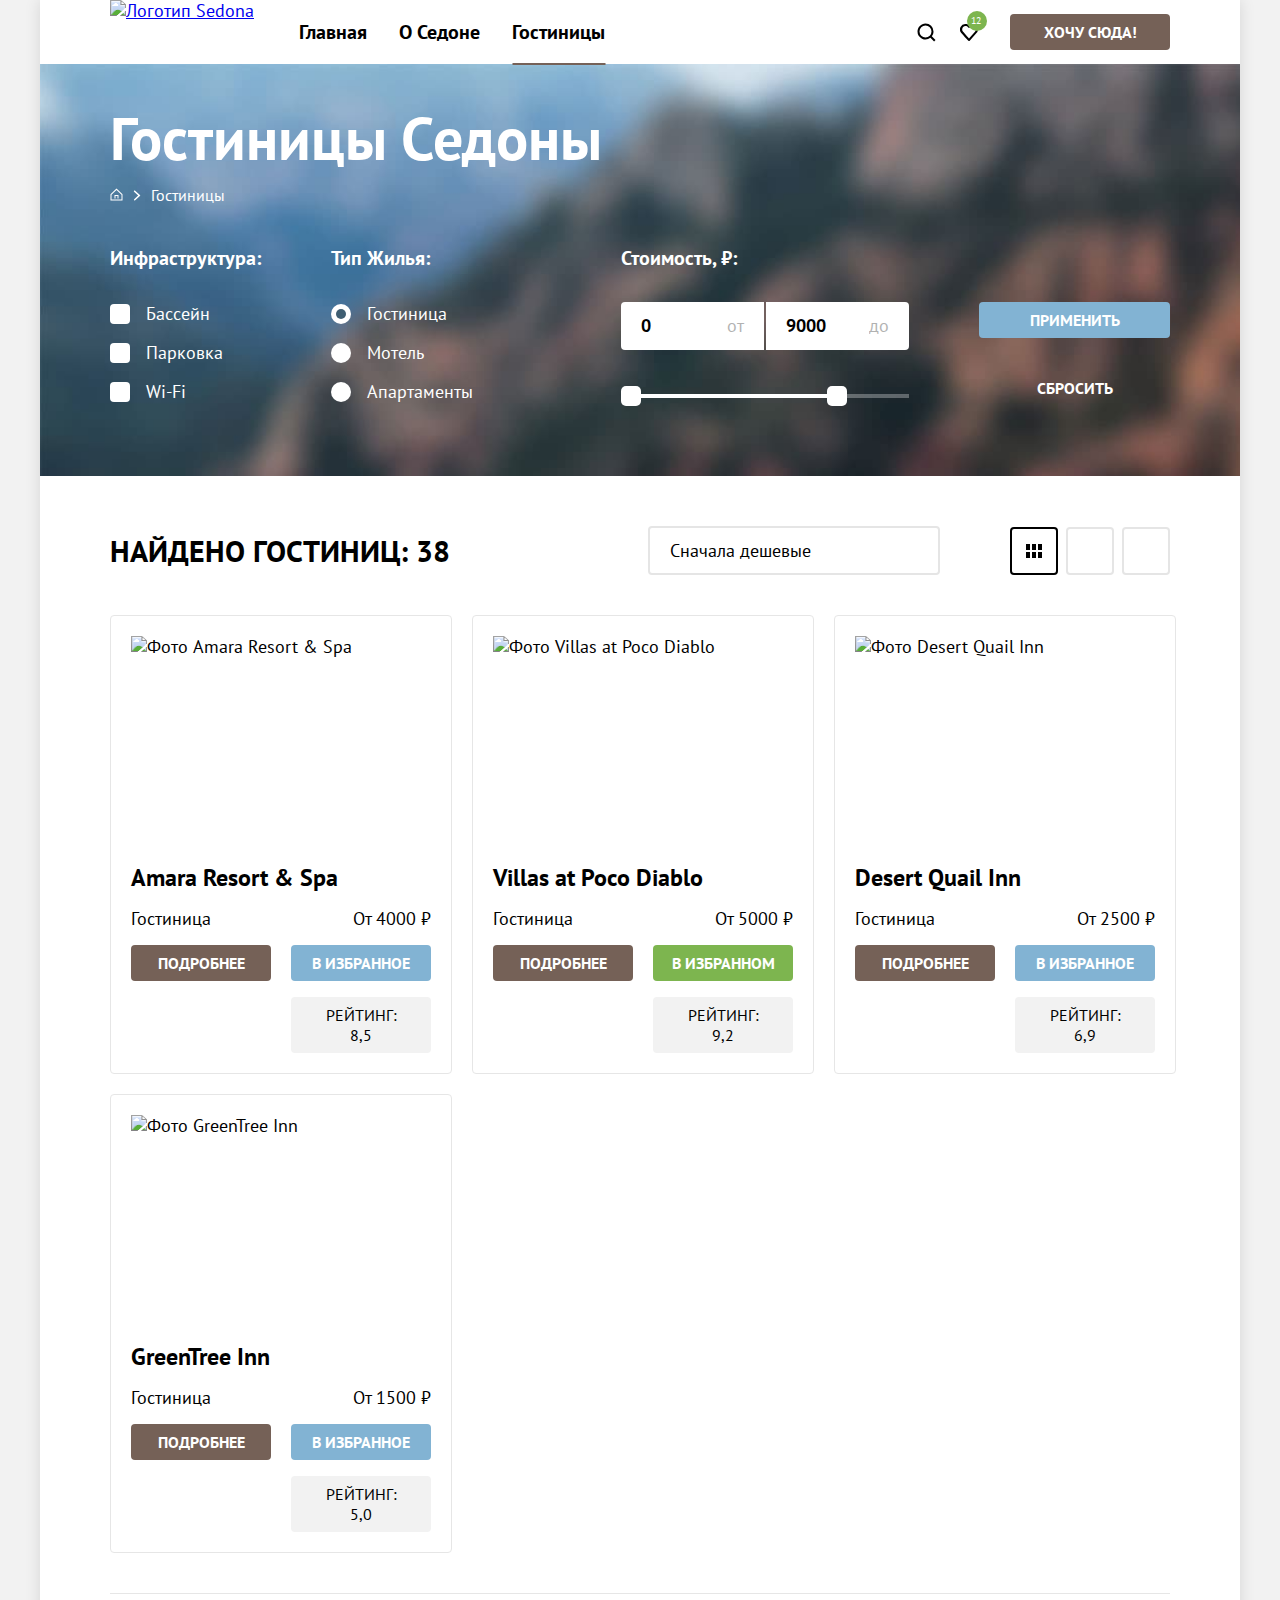
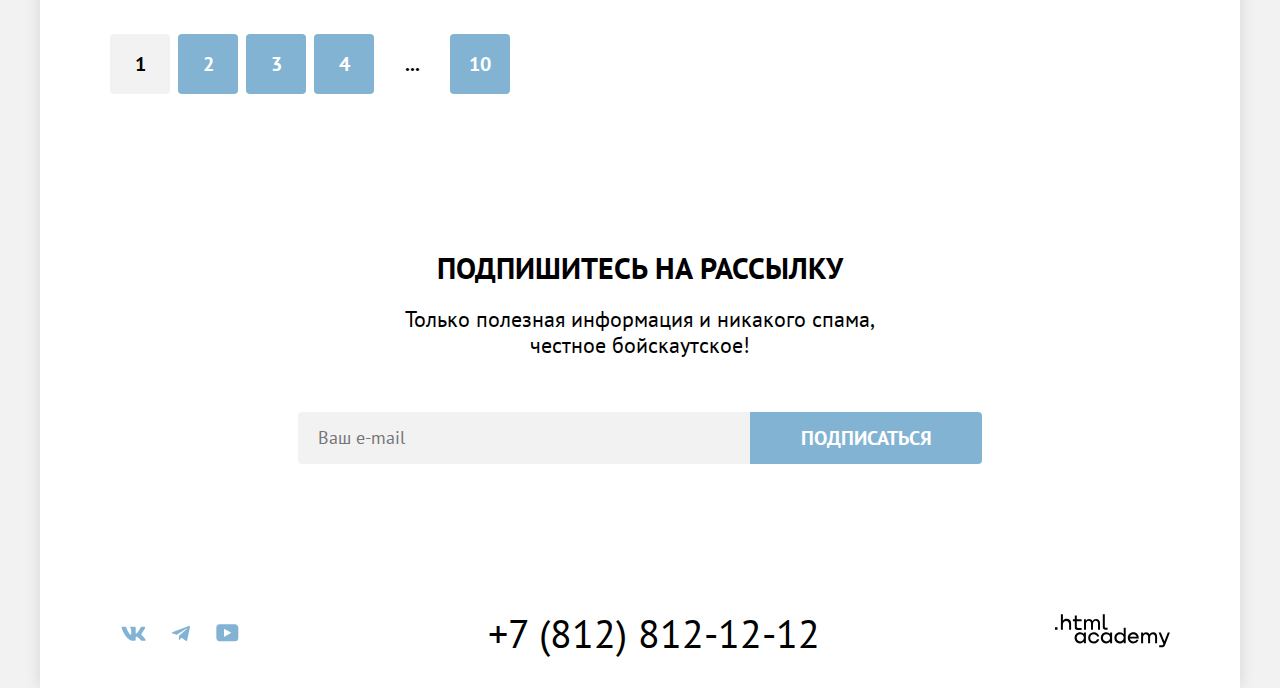
==== commit ade11c1e: "Внесены правки в правки." ====
--- a/catalog.html
+++ b/catalog.html
@@ -5,6 +5,7 @@
     <meta charset="UTF-8">
     <meta name="viewport" content="width=device-width, initial-scale=1.0">
     <title>Седона | Каталог</title>
+    <link rel="icon" href="favicon.ico">
     <link rel="stylesheet" href="styles/normalize.css">
     <link rel="stylesheet" href="styles/styles.css">
   </head>
@@ -24,7 +25,7 @@
               <a class="nav__link link-reset" href="#">О Седоне</a>
             </li>
             <li class="nav__pages-item">
-              <a class="nav__link nav__link--active link-reset" href="catalog.html">Гостиницы</a>
+              <a class="nav__link nav__link--active link-reset">Гостиницы</a>
             </li>
           </ul>
           <ul class="nav__user list-reset">
@@ -51,7 +52,7 @@
             </li>
           </ul>
           <div class="nav__modal-link-wrapper">
-            <a class="nav__modal-link button link-reset" href="#">Хочу сюда!</a>
+            <a class="nav__modal-link button link-button link-reset" href="#">Хочу сюда!</a>
           </div>
         </nav>
       </header>
@@ -72,7 +73,7 @@
                   </a>
                 </li>
                 <li class="breadcrumbs__item">
-                  <a class="breadcrumbs__link link-reset" href="#">Гостиницы</a>
+                  <a class="breadcrumbs__link breadcrumbs__link--active link-reset">Гостиницы</a>
                 </li>
               </ul>
             </nav>
@@ -83,25 +84,19 @@
                 <legend class="filter__options-title">Инфраструктура:</legend>
                 <ul class="filter__list list-reset">
                   <li class="filter__item">
-                    <label class="filter__label">
-                      <input class="filter__input checkbox-input" type="checkbox" checked>
-                      <span class="filter__check-box"></span>
-                      Бассейн
-                    </label>
-                  </li>
-                  <li class="filter__item">
-                    <label class="filter__label">
-                      <input class="filter__input checkbox-input" type="checkbox" checked>
-                      <span class="filter__check-box"></span>
-                      Парковка
-                    </label>
-                  </li>
-                  <li class="filter__item">
-                    <label class="filter__label">
-                      <input class="filter__input checkbox-input" type="checkbox">
-                      <span class="filter__check-box"></span>
-                      Wi-Fi
-                    </label>
+                    <input class="filter__input visually-hidden checkbox-input" type="checkbox" id="pool" name="pool"
+                      checked>
+                    <label class="filter__label checkbox-label" for="pool">Бассейн</label>
+                  </li>
+                  <li class="filter__item">
+                    <input class="filter__input visually-hidden checkbox-input" type="checkbox" id="parking"
+                      name="parking" checked>
+                    <label class="filter__label checkbox-label" for="parking">Парковка</label>
+                  </li>
+                  <li class="filter__item">
+                    <input class="filter__input visually-hidden checkbox-input" type="checkbox" id="wi-fi" name="wi-fi"
+                      checked>
+                    <label class="filter__label checkbox-label" for="wi-fi">Wi-Fi</label>
                   </li>
                 </ul>
               </fieldset>
@@ -109,26 +104,19 @@
                 <legend class="filter__options-title">Тип Жилья:</legend>
                 <ul class="filter__list list-reset">
                   <li class="filter__item">
-                    <label class="filter__label">
-                      <input class="filter__input radio-input" type="radio" name="type-of-housing" value="hotel"
-                        checked>
-                      <span class="filter__radio-input"></span>
-                      Гостиница
-                    </label>
-                  </li>
-                  <li class="filter__item">
-                    <label class="filter__label">
-                      <input class="filter__input radio-input" type="radio" name="type-of-housing" value="motel">
-                      <span class="filter__radio-input"></span>
-                      Мотель
-                    </label>
-                  </li>
-                  <li class="filter__item">
-                    <label class="filter__label">
-                      <input class="filter__input radio-input" type="radio" name="type-of-housing" value="apartments">
-                      <span class="filter__radio-input"></span>
-                      Апартаменты
-                    </label>
+                    <input class="filter__input visually-hidden radio-input" type="radio" name="type-of-housing"
+                      id="hotel" value="hotel" checked>
+                    <label class="filter__label radio-label" for="hotel">Гостиница</label>
+                  </li>
+                  <li class="filter__item">
+                    <input class="filter__input visually-hidden radio-input" type="radio" name="type-of-housing"
+                      id="motel" value="motel">
+                    <label class="filter__label radio-label" for="motel">Мотель</label>
+                  </li>
+                  <li class="filter__item">
+                    <input class="filter__input visually-hidden radio-input" type="radio" name="type-of-housing"
+                      id="apartments" value="apartments">
+                    <label class="filter__label radio-label" for="apartments">Апартаменты</label>
                   </li>
                 </ul>
               </fieldset>
@@ -148,7 +136,16 @@
                       id="price-max" value="" placeholder="9000">
                   </li>
                 </ul>
-                <div class="filter__price-range"></div>
+                <div class="filter__price-range">
+                  <div class="filter__price-range-main-bar">
+                    <div class="filter__price-range-bar" style="width: 226px; left: 0;">
+                      <button class="filter__price-range-pin filter__price-range-pin--min button-reset" type="button"
+                        style="left: 0;"></button>
+                      <button class="filter__price-range-pin filter__price-range-pin--max button-reset" type="button"
+                        style="right: 0;"></button>
+                    </div>
+                  </div>
+                </div>
               </fieldset>
               <ul class="filter__buttons list-reset">
                 <li class="filter__buttons-item">
@@ -156,7 +153,7 @@
                     type="submit">Применить</button>
                 </li>
                 <li class="filter__buttons-item">
-                  <button class="filter__button filter__button--form-reset button button-reset"
+                  <button class="filter__button filter__button--form-reset button button--transparent button-reset"
                     type="reset">Сбросить</button>
                 </li>
               </ul>
@@ -175,8 +172,8 @@
             </div>
             <ul class="catalog__layout list-reset">
               <li class="catalog__layout-item">
-                <a class="catalog__layout-button catalog__layout-button--cards catalog__layout-button--active link-reset"
-                  href="#">
+                <a
+                  class="catalog__layout-button catalog__layout-button--cards catalog__layout-button--active link-reset">
                   <span class="visually-hidden">Показать карточки</span>
                 </a>
               </li>
@@ -206,11 +203,18 @@
                   <span class="catalog__cards-price">От 4000 ₽</span>
                 </div>
                 <div class="catalog__cards-buttons">
-                  <a class="catalog__cards-button button" href="#">Подробнее</a>
-                  <button class="catalog__cards-button button button-reset" type="button">В избранное</button>
+                  <a class="catalog__cards-button button link-button" href="#">Подробнее</a>
+                  <button class="catalog__cards-button catalog__cards-button--favorite button button-reset"
+                    type="button">В избранное</button>
                 </div>
                 <div class="catalog__cards-rating">
-                  <div class="catalog__cards-rating-stars"></div>
+                  <span class="visually-hidden">4 звезды</span>
+                  <ul class="catalog__cards-rating-stars list-reset" aria-hidden="true">
+                    <li class="catalog__cards-rating-stars-item"></li>
+                    <li class="catalog__cards-rating-stars-item"></li>
+                    <li class="catalog__cards-rating-stars-item"></li>
+                    <li class="catalog__cards-rating-stars-item"></li>
+                  </ul>
                   <span class="catalog__cards-rating-number">Рейтинг: 8,5</span>
                 </div>
               </li>
@@ -225,12 +229,20 @@
                   <span class="catalog__cards-price">От 5000 ₽</span>
                 </div>
                 <div class="catalog__cards-buttons">
-                  <a class="catalog__cards-button button" href="#">Подробнее</a>
-                  <button class="catalog__cards-button catalog__cards-button--added button button-reset" type="button">В
+                  <a class="catalog__cards-button button link-button" href="#">Подробнее</a>
+                  <button
+                    class="catalog__cards-button catalog__cards-button--favorite catalog__cards-button--added button button-reset"
+                    type="button">В
                     избранном</button>
                 </div>
                 <div class="catalog__cards-rating">
-                  <div class="catalog__cards-rating-stars"></div>
+                  <span class="visually-hidden">4 звезды</span>
+                  <ul class="catalog__cards-rating-stars list-reset" aria-hidden="true">
+                    <li class="catalog__cards-rating-stars-item"></li>
+                    <li class="catalog__cards-rating-stars-item"></li>
+                    <li class="catalog__cards-rating-stars-item"></li>
+                    <li class="catalog__cards-rating-stars-item"></li>
+                  </ul>
                   <span class="catalog__cards-rating-number">Рейтинг: 9,2</span>
                 </div>
               </li>
@@ -245,11 +257,17 @@
                   <span class="catalog__cards-price">От 2500 ₽</span>
                 </div>
                 <div class="catalog__cards-buttons">
-                  <a class="catalog__cards-button button" href="#">Подробнее</a>
-                  <button class="catalog__cards-button button button-reset" type="button">В избранное</button>
+                  <a class="catalog__cards-button button link-button" href="#">Подробнее</a>
+                  <button class="catalog__cards-button catalog__cards-button--favorite button button-reset"
+                    type="button">В избранное</button>
                 </div>
                 <div class="catalog__cards-rating">
-                  <div class="catalog__cards-rating-stars"></div>
+                  <span class="visually-hidden">3 звезды</span>
+                  <ul class="catalog__cards-rating-stars list-reset" aria-hidden="true">
+                    <li class="catalog__cards-rating-stars-item"></li>
+                    <li class="catalog__cards-rating-stars-item"></li>
+                    <li class="catalog__cards-rating-stars-item"></li>
+                  </ul>
                   <span class="catalog__cards-rating-number">Рейтинг: 6,9</span>
                 </div>
               </li>
@@ -264,11 +282,16 @@
                   <span class="catalog__cards-price">От 1500 ₽</span>
                 </div>
                 <div class="catalog__cards-buttons">
-                  <a class="catalog__cards-button button" href="#">Подробнее</a>
-                  <button class="catalog__cards-button button button-reset" type="button">В избранное</button>
+                  <a class="catalog__cards-button button link-button" href="#">Подробнее</a>
+                  <button class="catalog__cards-button catalog__cards-button--favorite button button-reset"
+                    type="button">В избранное</button>
                 </div>
                 <div class="catalog__cards-rating">
-                  <div class="catalog__cards-rating-stars"></div>
+                  <span class="visually-hidden">2 звезды</span>
+                  <ul class="catalog__cards-rating-stars list-reset" aria-hidden="true">
+                    <li class="catalog__cards-rating-stars-item"></li>
+                    <li class="catalog__cards-rating-stars-item"></li>
+                  </ul>
                   <span class="catalog__cards-rating-number">Рейтинг: 5,0</span>
                 </div>
               </li>
@@ -305,7 +328,8 @@
             </p>
             <form class="subscribe__form" action="https://echo.htmlacademy.ru/" method="post">
               <label class="visually-hidden" for="email">Ваш e-mail</label>
-              <input class="subscribe__input input-reset" type="email" placeholder="Ваш e-mail" id="email" required>
+              <input class="subscribe__input input-reset" type="email" placeholder="Ваш e-mail" id="email" name="email"
+                required>
               <button class="subscribe__button button button-reset" type="submit">Подписаться</button>
             </form>
           </div>
@@ -315,7 +339,8 @@
         <address class="footer__social">
           <ul class="footer__social-list list-reset">
             <li class="footer__social-item">
-              <a class="footer__social-link" href="https://vk.com/htmlacademy">
+              <a class="footer__social-link" href="https://vk.com/htmlacademy" target="_blank"
+                rel="noreferrer noopener">
                 <span class="visually-hidden">Наша группа во Вконтакте</span>
                 <svg class="footer__social-icon" aria-hidden="true" focusable="false" xmlns="http://www.w3.org/2000/svg"
                   width="25" height="15">
@@ -326,7 +351,7 @@
               </a>
             </li>
             <li class="footer__social-item">
-              <a class="footer__social-link" href="https://t.me/htmlacademy">
+              <a class="footer__social-link" href="https://t.me/htmlacademy" target="_blank" rel="noreferrer noopener">
                 <span class="visually-hidden">Наш Телеграмм</span>
                 <svg class="footer__social-icon" aria-hidden="true" focusable="false" xmlns="http://www.w3.org/2000/svg"
                   width="18" height="16">
@@ -336,7 +361,8 @@
               </a>
             </li>
             <li class="footer__social-item">
-              <a class="footer__social-link" href="https://www.youtube.com/user/htmlacademyru">
+              <a class="footer__social-link" href="https://www.youtube.com/user/htmlacademyru" target="_blank"
+                rel="noreferrer noopener">
                 <span class="visually-hidden">Наш ютуб-канал</span>
                 <svg class="footer__social-icon" aria-hidden="true" focusable="false" xmlns="http://www.w3.org/2000/svg"
                   width="23" height="18">
@@ -355,6 +381,103 @@
           </svg>
         </a>
       </footer>
+      <section class="modal">
+        <div class="modal__wrapper">
+          <h2 class="modal__title section-title">Поиск гостиницы в Седоне</h2>
+          <button class="modal__close-button button-reset">
+            <span class="visually-hidden">Закрыть модальное окно</span>
+            <svg class="modal__close-button-icon" width="14" height="14" viewBox="0 0 14 14"
+              xmlns="http://www.w3.org/2000/svg">
+              <path
+                d="M14 1.29231L12.7077 0L7 5.70769L1.29231 0L0 1.29231L5.70769 7L0 12.7077L1.29231 14L7 8.29231L12.7077 14L14 12.7077L8.29231 7L14 1.29231Z" />
+            </svg>
+          </button>
+          <form class="modal__form" method="get" action="https://echo.htmlacademy.ru">
+            <div class="modal__form-inner">
+              <div class="modal__form-date-line-wrapper">
+                <label class="modal__form-label modal__form-label--date" for="date-of-checkin">Дата Заезда:</label>
+                <div class="modal__form-input-wrapper">
+                  <input class="modal__form-input input-reset" type="date" id="date-of-checkin" name="date-of-checkin"
+                    placeholder="27 апреля 2020" required>
+                  <span class="modal__form-input-message modal__form-input-message--alert">
+                    Мы не можем отправить вас в прошлое.
+                  </span>
+                </div>
+              </div>
+              <div class="modal__form-date-line-wrapper">
+                <label class="modal__form-label modal__form-label--date" for="date-of-checkout">Дата Выезда:</label>
+                <div class="modal__form-input-wrapper">
+                  <input class="modal__form-input input-reset" type="date" id="date-of-checkout" name="date-of-checkout"
+                    placeholder="1 сентября 2021" required>
+                  <span class="modal__form-input-message">
+                    На эти даты есть свободные номера. Пока есть.
+                  </span>
+                </div>
+              </div>
+              <div class="modal__form-box">
+                <div class="modal__line-wrapper">
+                  <div class="modal__label-wrapper">
+                    <label class="modal__form-label" for="count-of-adult">Взрослые:</label>
+                  </div>
+                  <div class="modal__form-counter-wrapper">
+                    <button class="modal__form-counter-button modal__form-counter-button--remove button-reset"
+                      type="button">
+                      <span class="visually-hidden">Уменьшить количество</span>
+                    </button>
+                    <input class="modal__form-input modal__form-counter-input input-reset" type="number" placeholder="2"
+                      value="2" id="count-of-adult" name="count-of-adult">
+                    <button class="modal__form-counter-button modal__form-counter-button--add button-reset"
+                      type="button">
+                      <span class="visually-hidden">Увеличить количество</span>
+                      <svg class="modal__form-counter-button-icon" width="14" height="14" viewBox="0 0 14 14"
+                        xmlns="http://www.w3.org/2000/svg">
+                        <path d="M14 6H8V0H6V6H0V8H6V14H8V8H14V6Z" />
+                      </svg>
+                    </button>
+                  </div>
+                </div>
+                <div class="modal__line-wrapper">
+                  <div class="modal__label-wrapper">
+                    <label class="modal__form-label" for="count-of-children">
+                      Дети:
+                    </label>
+                    <span class="modal__tooltip">
+                      <button class="modal__toopltip-button button-reset" type="button"
+                        aria-labelledby="tooltip-content">
+                        <svg class="modal__toopltip-icon" width="2" height="12" viewBox="0 0 2 12" fill="none"
+                          xmlns="http://www.w3.org/2000/svg">
+                          <path fill-rule="evenodd" clip-rule="evenodd" d="M0 0H2V2H0V0ZM2 12H0V3H2V12Z" fill="white" />
+                        </svg>
+                      </button>
+                      <span class="modal__tooltip-content" role="tooltip" id="tooltip-content">
+                        Укажите количество детей, которые будут с вами, возраст которых от 6 до 18 лет. Дети до 6 лет
+                        размещаются бесплатно.
+                      </span>
+                    </span>
+                  </div>
+                  <div class="modal__form-counter-wrapper">
+                    <button class="modal__form-counter-button modal__form-counter-button--remove button-reset"
+                      type="button">
+                      <span class="visually-hidden">Уменьшить количество</span>
+                    </button>
+                    <input class="modal__form-input modal__form-counter-input input-reset" type="number" placeholder="2"
+                      value="2" id="count-of-children" name="count-of-children">
+                    <button class="modal__form-counter-button modal__form-counter-button--add button-reset"
+                      type="button">
+                      <span class="visually-hidden">Увеличить количество</span>
+                      <svg class="modal__form-counter-button-icon" width="14" height="14" viewBox="0 0 14 14"
+                        xmlns="http://www.w3.org/2000/svg">
+                        <path d="M14 6H8V0H6V6H0V8H6V14H8V8H14V6Z" />
+                      </svg>
+                    </button>
+                  </div>
+                </div>
+              </div>
+            </div>
+            <button class="modal__form-button button button-reset" type="submit">Найти</button>
+          </form>
+        </div>
+      </section>
     </div>
   </body>
 
--- a/styles/styles.css
+++ b/styles/styles.css
@@ -22,6 +22,7 @@
 
 :root {
   --color-basic: #000000;
+  --color-basic-30: rgba(0, 0, 0, 0.3);
   --color-second: #333333;
   --color-white: #ffffff;
   --color-white-30: rgba(255, 255, 255, 0.3);
@@ -38,8 +39,9 @@
   --color-error: #ff5757;
   --color-input-basic: #3f5e72;
   --color-input-second: #e5e5e5;
+  --color-input-third: #e6e6e6;
   --color-background: #f2f2f2;
-  --color-border: #e6e6e6;
+  --color-background-80: rgba(242, 242, 242, 0.8);
 }
 
 html {
@@ -48,7 +50,6 @@
 
 body {
   height: 100%;
-  padding: 0 40px;
 
   font-family: "PT Sans", "Arial", sans-serif;
   font-size: 18px;
@@ -61,8 +62,7 @@
   display: flex;
   flex-direction: column;
 
-  width: 100%;
-  max-width: 1200px;
+  width: 1200px;
   min-height: 100%;
   margin: 0 auto;
 
@@ -124,17 +124,22 @@
 }
 
 .input-number-arrow-remove[type="number"]::-webkit-outer-spin-button,
-.input-number-arrow-remove[type="number"]::-webkit-inner-spin-button {
+.input-number-arrow-remove[type="number"]::-webkit-inner-spin-button,
+.modal__form-counter-input[type="number"]::-webkit-outer-spin-button,
+.modal__form-counter-input[type="number"]::-webkit-inner-spin-button {
   -webkit-appearance: none;
   margin: 0;
 }
 
-.input-number-arrow-remove[type="number"] {
+.input-number-arrow-remove[type="number"],
+.modal__form-counter-input[type="number"] {
   -moz-appearance: textfield;
 }
 
 .input-number-arrow-remove[type="number"]:hover,
-.input-number-arrow-remove[type="number"]:focus {
+.input-number-arrow-remove[type="number"]:focus,
+.modal__form-counter-input[type="number"]:hover,
+.modal__form-counter-input[type="number"]:focus {
   -moz-appearance: number-input;
 }
 
@@ -178,6 +183,35 @@
 
 .button:disabled {
   background-color: var(--color-input-second);
+  color: var(--color-white);
+}
+
+.button:disabled:hover {
+  opacity: 1;
+  background-color: var(--color-input-second);
+}
+
+.button:disabled:active {
+  color: var(--color-white);
+}
+
+.button--transparent:disabled {
+  background-color: transparent;
+  color: var(--color-white-30);
+}
+
+.link-button:not([href]) {
+  background-color: var(--color-input-second);
+  color: var(--color-white);
+}
+
+.link-button:not([href]):hover {
+  opacity: 1;
+  background-color: var(--color-input-second);
+}
+
+.link-button:not([href]):active {
+  color: var(--color-white);
 }
 
 .section {
@@ -215,8 +249,9 @@
 }
 
 .logo {
+  flex-shrink: 0;
   margin-bottom: -10px;
-  margin-right: 28px;
+  margin-right: 33px;
 
   transition: opacity 0.3s;
 }
@@ -237,12 +272,13 @@
   display: flex;
   align-items: center;
   flex-wrap: wrap;
+  gap: 8px;
 
   margin-right: auto;
 }
 
 .nav__link {
-  padding: 20px 16px;
+  padding: 20px 12px;
 
   font-size: 20px;
   line-height: 24px;
@@ -261,13 +297,11 @@
   left: 50%;
   bottom: -1px;
 
-  width: calc(100% - 32px);
+  width: calc(100% - 24px);
   height: 2px;
 
   background-color: var(--color-button-basic);
   transform: translateX(-50%);
-
-  transition: background-color 0.3s;
 }
 
 .nav__link:hover {
@@ -282,14 +316,21 @@
   color: var(--color-button-basic-30);
 }
 
-.nav__link--active:active.nav__link--active::before {
-  background-color: var(--color-button-basic-30);
+.nav__link--active:hover {
+  color: inherit;
+}
+
+.nav__link--active:focus {
+  color: inherit;
+}
+
+.nav__link--active:active {
+  color: inherit;
 }
 
 .nav__user {
   display: flex;
   align-items: center;
-  flex-wrap: wrap;
 
   margin-right: 20px;
 }
@@ -345,11 +386,18 @@
 .nav__modal-link-wrapper {
   display: flex;
   align-items: center;
-  justify-content: space-between;
+  flex-wrap: wrap;
+  max-width: 160px;
+  padding: 5px 0;
 }
 
 .nav__modal-link {
   min-width: 160px;
+  max-width: 200px;
+}
+
+.nav__modal-link:not(:last-child) {
+  margin-bottom: 5px;
 }
 
 .hero {
@@ -396,16 +444,21 @@
 .advantages__list {
   display: grid;
   grid-template-columns: repeat(3, 1fr);
-  grid-template-rows: repeat(3, 1fr);
+  grid-template-rows: repeat(3, min-content);
 }
 
 .advantages__card {
   display: flex;
   align-items: center;
+  justify-content: center;
+
+  min-height: 385px;
+
+  text-align: center;
+}
+
+.advantages__card:not(.advantages__card:has(.advantages__card-image)) {
   flex-direction: column;
-  justify-content: center;
-
-  text-align: center;
 }
 
 .advantages__card:nth-child(2n + 1) {
@@ -413,8 +466,7 @@
 }
 
 .advantages__card:has(.advantages__card-image) {
-  grid-column: span 3;
-  flex-direction: row;
+  grid-column: 1 / -1;
 
   color: var(--color-white);
 
@@ -586,6 +638,7 @@
 
   background-color: var(--color-background);
   border-radius: 4px 0 0 4px;
+  transition: background-color 0.3s;
 }
 
 .subscribe__button {
@@ -675,6 +728,14 @@
   opacity: 0.3;
 }
 
+.breadcrumbs__link--active:hover {
+  opacity: 1;
+}
+
+.breadcrumbs__link--active:active {
+  opacity: 1;
+}
+
 .filter__wrapper {
   display: flex;
   justify-content: space-between;
@@ -701,44 +762,81 @@
 }
 
 .filter__label {
-  display: block;
-
   position: relative;
-  padding-left: 36px;
+  display: flex;
+  align-items: center;
+  gap: 16px;
 
   cursor: pointer;
-}
-
-.filter__input {
-  position: absolute;
-  appearance: none;
-}
-
-.filter__check-box,
-.filter__radio-input {
-  position: absolute;
-  left: 0;
-
+  transition: opacity 0.3s;
+}
+
+.filter__label:hover{
+  opacity: 0.6;
+}
+
+.filter__label:focus{
+  opacity: 1;
+}
+
+.filter__label:active{
+  opacity: 0.3;
+}
+
+.radio-label::before,
+.checkbox-label::before {
+  content: "";
   width: 20px;
   height: 20px;
 
+  background-color: var(--color-white);
+}
+
+.checkbox-label::before {
+  border-radius: 4px;
+}
+
+.checkbox-label::after {
+  content: "";
+  width: 12px;
+  height: 9px;
+
+  position: absolute;
+  left: 4px;
+  top: 7px;
+
+  background-repeat: no-repeat;
   background-size: cover;
 }
 
-.filter__check-box {
-  background-image: url("../images/icons/checkbox.svg");
-}
-
-.checkbox-input:checked + .filter__check-box {
-  background-image: url("../images/icons/checkbox-checked.svg");
-}
-
-.filter__radio-input {
-  background-image: url("../images/icons/radio-input.svg");
-}
-
-.radio-input:checked + .filter__radio-input {
-  background-image: url("../images/icons/radio-input-checked.svg");
+.checkbox-input:checked + .checkbox-label::after {
+  background-image: url("../images/icons/check-icon.svg");
+}
+
+.radio-label::before {
+  border-radius: 50%;
+}
+
+.radio-label::after {
+  content: "";
+  width: 10px;
+  height: 10px;
+
+  position: absolute;
+  left: 5px;
+  top: 50%;
+
+  background-color: transparent;
+  border-radius: 50%;
+  transform: translateY(-50%);
+}
+
+.radio-input:checked + .radio-label::after {
+  background-color: var(--color-input-basic);
+}
+
+.filter__input:focus + .filter__label::before {
+  outline: 3px solid var(--color-blue);
 }
 
 .filter__price-list {
@@ -764,16 +862,22 @@
   position: relative;
 
   width: 143px;
-  padding: 12px 40px 12px 20px;
+  padding: 12px 42px 12px 20px;
 
   line-height: 24px;
   font-weight: 700;
 
   border: none;
+  transition: background-color 0.3s;
 }
 
 .filter__price-input::placeholder {
   color: var(--color-basic);
+}
+
+.filter__price-input:hover,
+.subscribe__input:hover {
+  background-color: var(--color-input-third);
 }
 
 .filter__price-label {
@@ -787,10 +891,49 @@
 }
 
 .filter__price-range {
+  display: flex;
+  align-items: center;
+  height: 20px;
+}
+
+.filter__price-range-main-bar {
+  position: relative;
   width: 100%;
+  height: 4px;
+
+  background-color: var(--color-white-30);
+}
+
+.filter__price-range-bar {
+  position: absolute;
+  height: 100%;
+
+  background-color: var(--color-white);
+}
+
+.filter__price-range-pin {
+  position: absolute;
+  top: 50%;
+
+  width: 20px;
   height: 20px;
 
   background-color: var(--color-white);
+  border-radius: 5px;
+  transform: translateY(-50%);
+  transition: background-color 0.3s;
+}
+
+.filter__price-range-pin:hover {
+  background-color: var(--color-input-third);
+}
+
+.filter__price-range-pin:focus {
+  background-color: var(--color-input-third);
+}
+
+.filter__price-range-pin:active {
+  background-color: var(--color-blue);
 }
 
 .filter__buttons {
@@ -895,6 +1038,20 @@
   border: 2px solid var(--color-input-second);
   border-radius: 4px;
   cursor: pointer;
+  transition: border 0.3s;
+}
+
+.catalog__select-control:hover {
+  border: 2px solid var(--color-icon-hover);
+}
+
+.catalog__select-control:focus {
+  border: 2px solid var(--color-icon-hover);
+}
+
+.catalog__select-control:disabled {
+  border: 2px solid var(--color-basic-30);
+  color: var(--color-basic-30);
 }
 
 .catalog__layout {
@@ -946,7 +1103,7 @@
   gap: 20px;
   padding: 40px 0;
 
-  border-bottom: 1px solid var(--color-border);
+  border-bottom: 1px solid var(--color-input-third);
 }
 
 .catalog__cards-item {
@@ -956,7 +1113,7 @@
   gap: 16px;
   padding: 20px;
 
-  border: 1px solid var(--color-border);
+  border: 1px solid var(--color-input-third);
   border-radius: 4px;
 }
 
@@ -998,6 +1155,23 @@
   justify-content: space-between;
 }
 
+.catalog__cards-button--favorite {
+  background-color: var(--color-blue);
+}
+
+.catalog__cards-button--favorite:hover {
+  background-color: var(--color-icon-hover);
+}
+
+.catalog__cards-button--favorite:focus {
+  background-color: var(--color-icon-hover);
+}
+
+.catalog__cards-button--favorite:active {
+  background-color: var(--color-blue);
+  color: var(--color-white-30);
+}
+
 .catalog__cards-button--added {
   background-color: var(--color-green);
 }
@@ -1018,6 +1192,22 @@
 .catalog__cards-rating {
   display: flex;
   justify-content: space-between;
+}
+
+.catalog__cards-rating-stars {
+  display: flex;
+  align-items: center;
+  gap: 6px;
+}
+
+.catalog__cards-rating-stars-item {
+  width: 18px;
+  height: 17px;
+
+  background-image: url("../images/icons/star-icon.svg");
+  background-repeat: no-repeat;
+  background-size: cover;
+  background-position: center;
 }
 
 .catalog__cards-rating-number {
@@ -1170,3 +1360,329 @@
 .footer__dev-logo:active .footer__dev-logo-icon {
   fill: var(--color-button-basic-30);
 }
+
+.modal {
+  position: fixed;
+  top: 0;
+  bottom: 0;
+  left: 0;
+  right: 0;
+
+  display: flex;
+  justify-content: center;
+  align-items: center;
+
+  background-color: var(--color-background-80);
+  z-index: 10;
+
+  display: none;
+}
+
+.modal__title {
+  padding-right: 40px;
+  margin-bottom: 64px;
+}
+
+.modal__wrapper {
+  position: relative;
+
+  width: 717px;
+  padding: 64px 70px;
+
+  background-color: var(--color-white);
+  border-radius: 30px;
+  box-shadow: 0 25px 50px 0 rgba(0, 0, 0, 0.15);
+  transform: translateY(-60px);
+}
+
+.modal__close-button {
+  position: absolute;
+  top: 64px;
+  right: 52px;
+
+  display: flex;
+  align-items: center;
+  justify-content: center;
+
+  width: 52px;
+  height: 52px;
+
+  background-color: var(--color-background);
+  border-radius: 50%;
+  transition: background-color 0.3s;
+}
+
+.modal__close-button-icon {
+  fill: var(--color-basic);
+}
+
+.modal__close-button:hover {
+  background-color: var(--color-input-third);
+}
+
+.modal__close-button:focus-visible {
+  background-color: var(--color-input-third);
+}
+
+.modal__close-button:active {
+  background-color: var(--color-input-third);
+}
+
+.modal__close-button:active .modal__close-button-icon {
+  fill: var(--color-button-basic-30);
+}
+
+.modal__form-inner {
+  display: flex;
+  flex-direction: column;
+  gap: 23px;
+
+  margin-bottom: 48px;
+}
+
+.modal__line-wrapper {
+  display: flex;
+  justify-content: space-between;
+  align-items: center;
+  gap: 46px;
+}
+
+.modal__form-label {
+  width: 100%;
+
+  font-size: 20px;
+  font-weight: 700;
+  line-height: 24px;
+}
+
+.modal__label-wrapper {
+  display: flex;
+  align-items: center;
+  gap: 10px;
+}
+
+.modal__form-date-line-wrapper {
+  display: flex;
+  justify-content: space-between;
+  gap: 18px;
+}
+
+.modal__form-input-wrapper {
+  display: flex;
+  flex-direction: column;
+  gap: 4px;
+}
+
+.modal__form-label--date {
+  padding-top: 10px;
+}
+
+.modal__form-input {
+  padding: 12px 20px;
+  width: 440px;
+
+  font-weight: 700;
+
+  background-color: var(--color-background);
+  border-radius: 4px;
+}
+
+.modal__form-input::placeholder {
+  font-weight: 700;
+}
+
+.modal__form-input-message {
+  padding: 0 20px;
+
+  font-size: 16px;
+  line-height: 21px;
+  font-weight: 400;
+  color: var(--color-second);
+}
+
+.modal__form-input-message--alert {
+  color: var(--color-error);
+}
+
+.modal__form-box {
+  display: flex;
+  justify-content: space-between;
+  align-items: center;
+  gap: 20px;
+}
+
+.modal__form-counter-wrapper {
+  display: flex;
+}
+
+.modal__form-counter-input {
+  width: 31px;
+  padding: 0 10px;
+
+  border-radius: 0;
+}
+
+.modal__form-counter-button {
+  position: relative;
+
+  width: 40px;
+  height: 48px;
+
+  background-color: var(--color-background);
+}
+
+.modal__form-counter-button--remove {
+  border-radius: 4px 0 0 4px;
+}
+
+.modal__form-counter-button--add {
+  border-radius: 0 4px 4px 0;
+}
+
+.modal__form-counter-button--remove::before {
+  content: "";
+  position: absolute;
+  top: 50%;
+  left: 50%;
+
+  width: 14px;
+  height: 2px;
+
+  background-color: var(--color-button-basic-30);
+  transform: translate(-50%, -50%);
+  transition: background-color 0.3s;
+}
+
+.modal__form-counter-button--remove:hover.modal__form-counter-button--remove::before {
+  background-color: var(--color-basic);
+}
+
+.modal__form-counter-button--remove:focus-visible.modal__form-counter-button--remove::before {
+  background-color: var(--color-basic);
+}
+
+.modal__form-counter-button--remove:active.modal__form-counter-button--remove::before {
+  background-color: var(--color-button-basic-30);
+}
+
+.modal__form-counter-button--add {
+  display: flex;
+  align-items: center;
+  justify-content: center;
+}
+
+.modal__form-counter-button-icon {
+  fill: var(--color-button-basic);
+  fill-opacity: 0.3;
+
+  transition: fill 0.3s, fill-opacity 0.3s;
+}
+
+.modal__form-counter-button--add:hover .modal__form-counter-button-icon {
+  fill: var(--color-basic);
+  fill-opacity: 1;
+}
+
+.modal__form-counter-button--add:focus-visible .modal__form-counter-button-icon {
+  fill: var(--color-basic);
+  fill-opacity: 1;
+}
+
+.modal__form-counter-button--add:active .modal__form-counter-button-icon {
+  fill: var(--color-button-basic);
+  fill-opacity: 0.3;
+}
+
+.modal__tooltip {
+  position: relative;
+}
+
+.modal__toopltip-button {
+  display: flex;
+  align-items: center;
+  justify-content: center;
+
+  width: 26px;
+  height: 26px;
+
+
+  background-color: var(--color-blue);
+  border-radius: 50%;
+  transition: background-color 0.3s;
+}
+
+.modal__toopltip-button:hover {
+  background-color: var(--color-icon-hover);
+}
+
+.modal__toopltip-button:focus {
+  background-color: var(--color-icon-hover);
+}
+
+.modal__toopltip-button:active {
+  background-color: var(--color-blue);
+}
+
+.modal__toopltip-button:hover + .modal__tooltip-content,
+.modal__toopltip-button:focus + .modal__tooltip-content {
+  visibility: visible;
+  opacity: 1;
+}
+
+.modal__tooltip-content {
+  position: absolute;
+  top: 40px;
+  left: 50%;
+
+  visibility: hidden;
+  width: 256px;
+  padding: 18px 18px 22px 22px;
+
+  color: var(--color-white);
+  font-size: 16px;
+  font-weight: 400;
+  line-height: 20px;
+
+  opacity: 0;
+  background-color: var(--color-second);
+  border-radius: 10px;
+  transform: translateX(-50%);
+  box-shadow: 0 15px 30px 0 var(--color-basic-30);
+  z-index: 1;
+  transition: opacity 0.3s, visibility 0.3s;
+}
+
+.modal__tooltip-content:before {
+  content: "";
+  position: absolute;
+  top: -5px;
+  left: 50%;
+
+  width: 20px;
+  height: 20px;
+
+  background-color: var(--color-second);
+  transform: translateX(-50%) rotate(45deg);
+}
+
+.modal__form-button {
+  width: 100%;
+  padding: 18px;
+
+  font-size: 20px;
+
+  background-color: var(--color-blue);
+}
+
+.modal__form-button:hover {
+  background-color: var(--color-icon-hover);
+}
+
+.modal__form-button:focus {
+  background-color: var(--color-icon-hover);
+}
+
+.modal__form-button:active {
+  background-color: var(--color-blue);
+  color: var(--color-white-30);
+}
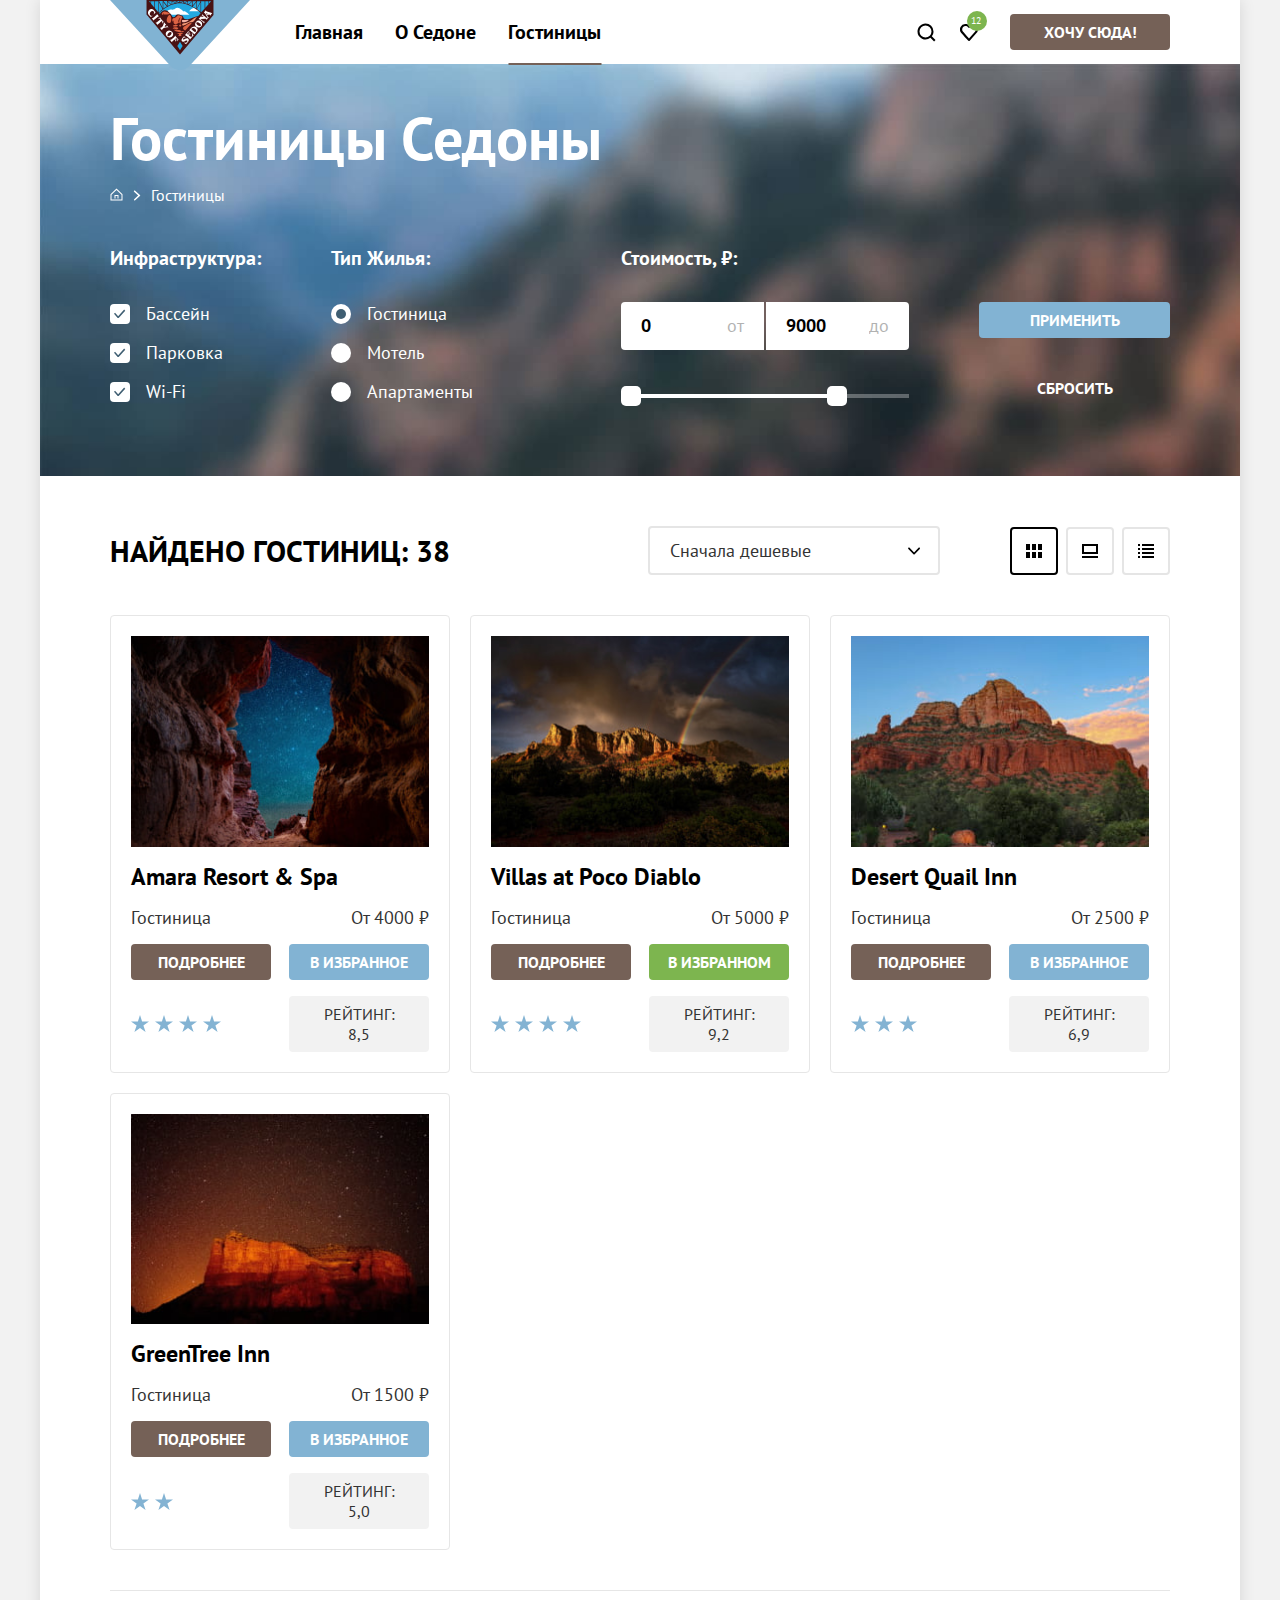
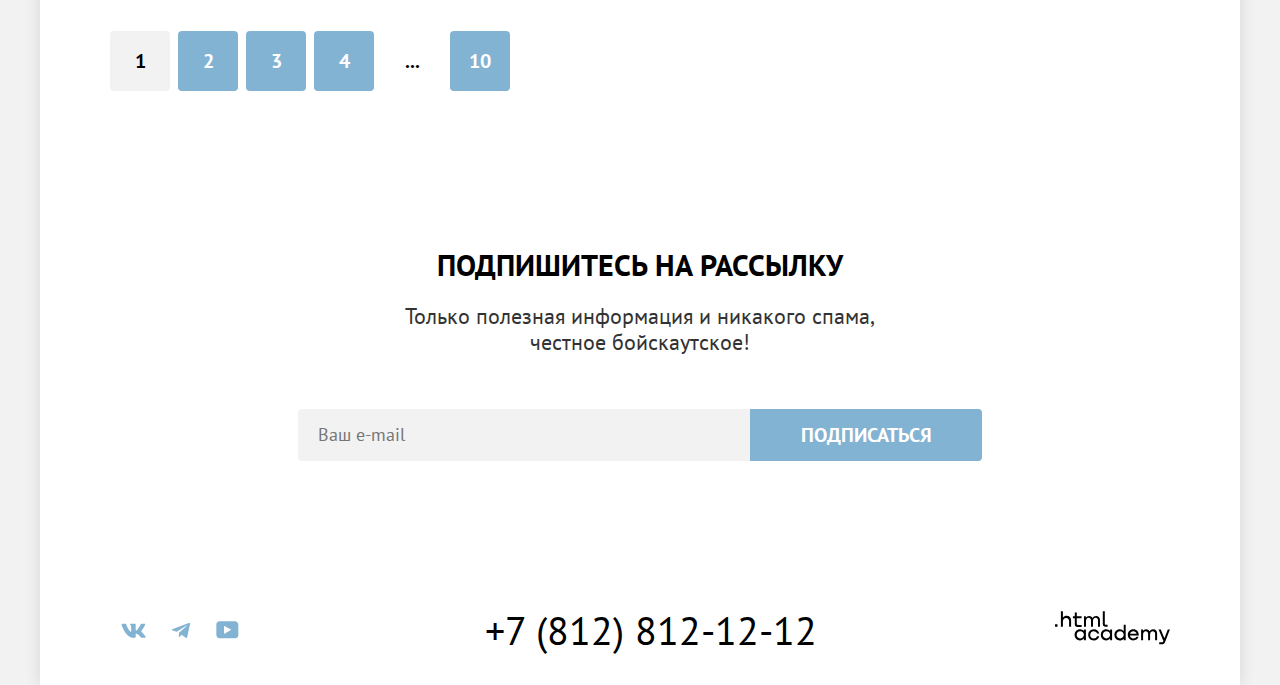
==== commit b6bd5ca5: "Merge pull request #3 from dzhemal-maraneli/master" ====
--- a/catalog.html
+++ b/catalog.html
@@ -6,6 +6,7 @@
     <meta name="viewport" content="width=device-width, initial-scale=1.0">
     <title>Седона | Каталог</title>
     <link rel="icon" href="favicon.ico">
+    <link rel="icon" type="image/png" sizes="32x32" href="images/favicon.png">
     <link rel="stylesheet" href="styles/normalize.css">
     <link rel="stylesheet" href="styles/styles.css">
   </head>
@@ -17,6 +18,7 @@
           <a class="logo" href="index.html">
             <img class="logo__img" src="images/logo.svg" width="140" height="70" alt="Логотип Sedona">
           </a>
+
           <ul class="nav__pages list-reset">
             <li class="nav__pages-item">
               <a class="nav__link link-reset" href="index.html">Главная</a>
@@ -28,6 +30,7 @@
               <a class="nav__link nav__link--active link-reset">Гостиницы</a>
             </li>
           </ul>
+
           <ul class="nav__user list-reset">
             <li class="nav__user-item">
               <a class="nav__button nav__button--search" href="#">
@@ -51,15 +54,18 @@
               </a>
             </li>
           </ul>
+
           <div class="nav__modal-link-wrapper">
             <a class="nav__modal-link button link-button link-reset" href="#">Хочу сюда!</a>
           </div>
         </nav>
       </header>
+
       <main class="main-container">
         <section class="filter">
           <header class="filter__header">
             <h1 class="filter__title">Гостиницы Седоны</h1>
+
             <nav class="breadcrumbs">
               <ul class="breadcrumbs__list list-reset">
                 <li class="breadcrumbs__item">
@@ -78,6 +84,7 @@
               </ul>
             </nav>
           </header>
+
           <form class="filter__wrapper" method="get" action="https://echo.htmlacademy.ru">
             <div class="filter__column">
               <fieldset class="filter__infrastructure fieldset-reset">
@@ -100,6 +107,7 @@
                   </li>
                 </ul>
               </fieldset>
+
               <fieldset class="filter__type-of-housing fieldset-reset">
                 <legend class="filter__options-title">Тип Жилья:</legend>
                 <ul class="filter__list list-reset">
@@ -121,6 +129,7 @@
                 </ul>
               </fieldset>
             </div>
+
             <div class="filter__column">
               <fieldset class="filter__price fieldset-reset">
                 <legend class="filter__options-title">Стоимость, ₽:</legend>
@@ -147,6 +156,7 @@
                   </div>
                 </div>
               </fieldset>
+
               <ul class="filter__buttons list-reset">
                 <li class="filter__buttons-item">
                   <button class="filter__button filter__button--form-app button button-reset"
@@ -160,6 +170,7 @@
             </div>
           </form>
         </section>
+
         <section class="catalog">
           <header class="catalog__header">
             <h2 class="catalog__title section-title">Найдено гостиниц: 38</h2>
@@ -172,8 +183,7 @@
             </div>
             <ul class="catalog__layout list-reset">
               <li class="catalog__layout-item">
-                <a
-                  class="catalog__layout-button catalog__layout-button--cards catalog__layout-button--active link-reset">
+                <a class="catalog__layout-button catalog__layout-button--cards catalog__layout-button--active link-reset">
                   <span class="visually-hidden">Показать карточки</span>
                 </a>
               </li>
@@ -189,6 +199,7 @@
               </li>
             </ul>
           </header>
+
           <section class="catalog__cards">
             <h2 class="visually-hidden">Список найденых результатов</h2>
             <ul class="catalog__cards-list list-reset">
@@ -297,6 +308,7 @@
               </li>
             </ul>
           </section>
+
           <footer class="catalog__footer">
             <ul class="catalog__pagination list-reset">
               <li class="catalog__pagination-item">
@@ -320,12 +332,15 @@
             </ul>
           </footer>
         </section>
+
         <section class="subscribe subscribe--background-white section">
           <div class="subscribe__wrapper">
             <h2 class="subscribe__title section-title">Подпишитесь на рассылку</h2>
+
             <p class="subscribe__text main-text">
               Только полезная информация и никакого спама,<br> честное бойскаутское!
             </p>
+
             <form class="subscribe__form" action="https://echo.htmlacademy.ru/" method="post">
               <label class="visually-hidden" for="email">Ваш e-mail</label>
               <input class="subscribe__input input-reset" type="email" placeholder="Ваш e-mail" id="email" name="email"
@@ -335,6 +350,7 @@
           </div>
         </section>
       </main>
+
       <footer class="footer section">
         <address class="footer__social">
           <ul class="footer__social-list list-reset">
@@ -372,19 +388,26 @@
               </a>
             </li>
           </ul>
-          <a class="footer__phone link-reset" href="tel:+78128121212">+7 (812) 812-12-12</a>
+
+          <div class="footer__phone-wrapper">
+            <a class="footer__phone link-reset" href="tel:+78128121212">+7 (812) 812-12-12</a>
+          </div>
         </address>
+
         <a class="footer__dev-logo" href="https://htmlacademy.ru/" target="_blank" rel="noreferrer noopener">
+          <span class="visually-hidden">Ссылка на сайт разработчика.</span>
           <svg class="footer__dev-logo-icon" xmlns="http://www.w3.org/2000/svg" width="115" height="34">
             <path
               d="M0 13.26v2.6h2.5v-2.6H0ZM11.6 4.86c-1.6 0-2.8.7-3.6 1.7h-.1V.36h-2v15.5h2v-5.3c0-2.1 1.3-3.6 3.3-3.6 1.8 0 2.9 1.4 2.9 3.2v5.7h2v-6.1c.1-3-1.8-4.9-4.5-4.9ZM26.6 5.16h-4.8v-3.7h-2v3.8h-1.9v2h1.9v6c0 1.7 1 2.7 2.7 2.7h4.1v-2h-3.7c-.7 0-1.1-.4-1.1-1.1v-5.7h4.8v-2ZM41.1 4.96c-1.6 0-2.9.8-3.5 2.1h-.1c-.6-1.2-1.8-2.1-3.4-2.1-1.4 0-2.5.8-3.1 1.8h-.1v-1.6H29v10.6h2v-5.4c0-2 1-3.5 2.6-3.5 1.5 0 2.4 1 2.4 2.6v6.3h2v-5.6c0-2.4 1.4-3.3 2.6-3.3 1.5 0 2.4 1 2.4 2.6v6.3h2v-6.5c.1-2.5-1.4-4.3-3.9-4.3ZM47.8 13.06c0 1.7 1 2.7 2.8 2.7h2v-2h-1.7c-.7 0-1.1-.4-1.1-1.1V.36h-2v12.7ZM28.9 20.06c-.9-1.1-2.2-1.8-3.9-1.8-3.1 0-5.4 2.3-5.4 5.6s2.3 5.6 5.4 5.6c1.8 0 3-.8 3.8-1.9h.1v1.6h2v-10.6h-2v1.5Zm-3.6 7.4c-2.2 0-3.6-1.6-3.6-3.6s1.4-3.6 3.6-3.6 3.6 1.6 3.6 3.6c0 1.9-1.4 3.6-3.6 3.6ZM44.2 22.36c-.5-2.4-2.6-4.1-5.4-4.1a5.4 5.4 0 0 0-5.6 5.6c0 3.1 2.2 5.6 5.6 5.6 2.8 0 4.9-1.8 5.4-4.2h-2.1a3.4 3.4 0 0 1-3.3 2.3c-2.2 0-3.6-1.6-3.6-3.6s1.4-3.6 3.6-3.6c1.6 0 2.8 1 3.3 2.2h2.1v-.2ZM55.1 20.06c-.9-1.1-2.2-1.8-3.9-1.8-3.1 0-5.4 2.3-5.4 5.6s2.3 5.6 5.4 5.6c1.8 0 3-.8 3.8-1.9h.1v1.6h2v-10.6h-2v1.5Zm-3.6 7.4c-2.2 0-3.6-1.6-3.6-3.6s1.4-3.6 3.6-3.6 3.6 1.6 3.6 3.6c0 1.9-1.5 3.6-3.6 3.6ZM68.7 20.16c-.9-1.1-2.2-1.9-3.9-1.9-3.1 0-5.4 2.3-5.4 5.6s2.2 5.6 5.4 5.6c1.7 0 3-.8 3.8-1.8h.1v1.5h2v-15.4h-2v6.4Zm-3.6 7.3c-2.2 0-3.6-1.6-3.6-3.6s1.4-3.6 3.6-3.6 3.6 1.6 3.6 3.6c-.1 2-1.5 3.6-3.6 3.6ZM78.3 18.26c-3.3 0-5.5 2.5-5.5 5.6 0 3 2.1 5.6 5.5 5.6 2.5 0 4.5-1.3 5.2-3.6h-2.1c-.5 1-1.6 1.6-3 1.6-1.9 0-3.3-1.3-3.4-2.9h8.8c.2-3.6-2-6.3-5.5-6.3Zm0 1.9c1.7 0 3 1 3.3 2.6h-6.5c.3-1.5 1.5-2.6 3.2-2.6ZM98.2 18.26c-1.6 0-2.9.8-3.6 2h-.1c-.6-1.2-1.8-2-3.4-2-1.4 0-2.5.7-3.1 1.8v-1.5h-1.9v10.6h2v-5.4c0-2 1-3.4 2.6-3.5 1.5 0 2.4 1 2.4 2.6v6.3h2v-5.6c0-2.4 1.4-3.3 2.6-3.3 1.5 0 2.4 1 2.4 2.6v6.3h2v-6.5c.1-2.6-1.4-4.4-3.9-4.4ZM109.4 27.36l-3.6-8.9h-2.2l4.8 11.6c-.3.9-.7 1.2-1.7 1.2h-2.5v2h2.5c1.8 0 2.8-.8 3.5-2.6l4.7-12.2h-2.1l-3.4 8.9Z" />
           </svg>
         </a>
       </footer>
-      <section class="modal">
+
+      <section class="modal modal--active">
         <div class="modal__wrapper">
           <h2 class="modal__title section-title">Поиск гостиницы в Седоне</h2>
-          <button class="modal__close-button button-reset">
+
+          <button class="modal__close-button button-reset" type="button">
             <span class="visually-hidden">Закрыть модальное окно</span>
             <svg class="modal__close-button-icon" width="14" height="14" viewBox="0 0 14 14"
               xmlns="http://www.w3.org/2000/svg">
@@ -392,33 +415,36 @@
                 d="M14 1.29231L12.7077 0L7 5.70769L1.29231 0L0 1.29231L5.70769 7L0 12.7077L1.29231 14L7 8.29231L12.7077 14L14 12.7077L8.29231 7L14 1.29231Z" />
             </svg>
           </button>
+
           <form class="modal__form" method="get" action="https://echo.htmlacademy.ru">
             <div class="modal__form-inner">
-              <div class="modal__form-date-line-wrapper">
-                <label class="modal__form-label modal__form-label--date" for="date-of-checkin">Дата Заезда:</label>
-                <div class="modal__form-input-wrapper">
-                  <input class="modal__form-input input-reset" type="date" id="date-of-checkin" name="date-of-checkin"
-                    placeholder="27 апреля 2020" required>
-                  <span class="modal__form-input-message modal__form-input-message--alert">
-                    Мы не можем отправить вас в прошлое.
-                  </span>
-                </div>
-              </div>
-              <div class="modal__form-date-line-wrapper">
-                <label class="modal__form-label modal__form-label--date" for="date-of-checkout">Дата Выезда:</label>
-                <div class="modal__form-input-wrapper">
-                  <input class="modal__form-input input-reset" type="date" id="date-of-checkout" name="date-of-checkout"
-                    placeholder="1 сентября 2021" required>
-                  <span class="modal__form-input-message">
-                    На эти даты есть свободные номера. Пока есть.
-                  </span>
-                </div>
-              </div>
-              <div class="modal__form-box">
+              <label class="modal__form-label modal__form-label--checkin-date" for="date-of-checkin">Дата
+                Заезда:</label>
+
+              <input class="modal__form-input modal__form-input--date modal__form-input--checkin input-reset"
+                type="text" id="date-of-checkin" name="date-of-checkin" placeholder="27 апреля 2020" required>
+
+              <span
+                class="modal__form-input-message modal__form-input-checkin-message modal__form-input-message--alert">
+                Мы не можем отправить вас в прошлое.
+              </span>
+
+              <label class="modal__form-label modal__form-label--checkout-date" for="date-of-checkout">Дата
+                Выезда:</label>
+
+              <input class="modal__form-input modal__form-input--date modal__form-input--checkout input-reset"
+                type="text" id="date-of-checkout" name="date-of-checkout" placeholder="1 сентября 2021" required>
+
+              <span class="modal__form-input-message modal__form-input-checkout-message">
+                На эти даты есть свободные номера. Пока есть.
+              </span>
+
+              <div class="modal__box">
                 <div class="modal__line-wrapper">
                   <div class="modal__label-wrapper">
                     <label class="modal__form-label" for="count-of-adult">Взрослые:</label>
                   </div>
+
                   <div class="modal__form-counter-wrapper">
                     <button class="modal__form-counter-button modal__form-counter-button--remove button-reset"
                       type="button">
@@ -436,11 +462,13 @@
                     </button>
                   </div>
                 </div>
+
                 <div class="modal__line-wrapper">
                   <div class="modal__label-wrapper">
                     <label class="modal__form-label" for="count-of-children">
                       Дети:
                     </label>
+
                     <span class="modal__tooltip">
                       <button class="modal__toopltip-button button-reset" type="button"
                         aria-labelledby="tooltip-content">
@@ -455,6 +483,7 @@
                       </span>
                     </span>
                   </div>
+
                   <div class="modal__form-counter-wrapper">
                     <button class="modal__form-counter-button modal__form-counter-button--remove button-reset"
                       type="button">
--- a/styles/styles.css
+++ b/styles/styles.css
@@ -27,12 +27,12 @@
   --color-white: #ffffff;
   --color-white-30: rgba(255, 255, 255, 0.3);
   --color-green: #7db54f;
-  --color-dark-green: #6C9E42;
+  --color-dark-green: #6c9e42;
   --color-button-basic: #756157;
   --color-button-basic-30: rgba(117, 97, 87, 0.3);
   --color-button-hover: #615048;
-  --color-blue: #82B3D3;
-  --color-icon-hover: #68A2CA;
+  --color-blue: #82b3d3;
+  --color-icon-hover: #68a2ca;
   --color-icon-hover-30: rgba(104, 162, 202, 0.3);
   --color-blue-12: rgba(131, 179, 211, 0.12);
   --color-blue-20: rgba(131, 179, 211, 0.2);
@@ -90,7 +90,8 @@
 img {
   max-width: 100%;
   height: auto;
-  object-fit: contain;
+  -o-object-fit: contain;
+     object-fit: contain;
 }
 
 .link-reset {
@@ -117,7 +118,9 @@
 }
 
 .input-reset {
-  appearance: none;
+  -webkit-appearance: none;
+     -moz-appearance: none;
+          appearance: none;
   background-color: #ffffff;
   border: none;
   border-radius: 0;
@@ -439,6 +442,7 @@
 
 .advantages__text {
   margin-bottom: 0;
+  color: var(--color-second);
 }
 
 .advantages__list {
@@ -475,6 +479,10 @@
 
 .advantages__card:has(.advantages__card-image) .advantages__card-title::after {
   background-color: var(--color-white);
+}
+
+.advantages__card:has(.advantages__card-image) .advantages__card-text {
+  color: var(--color-white);
 }
 
 .advantages__card--reversed {
@@ -519,6 +527,10 @@
   transform: translateX(-50%);
 }
 
+.advantages__card-text {
+  color: var(--color-second);
+}
+
 .services__box {
   max-width: 505px;
   margin: 0 auto;
@@ -581,6 +593,8 @@
 
 .services__item-text {
   max-width: 230px;
+
+  color: var(--color-second);
 }
 
 .services__offer {
@@ -591,6 +605,10 @@
   text-align: center;
 }
 
+.services__text {
+  color: var(--color-second);
+}
+
 .services__link {
   max-width: 376px;
   margin: 0 auto;
@@ -616,6 +634,10 @@
 
   background-image: none;
   background-color: var(--color-white);
+}
+
+.subscribe--background-white .subscribe__text {
+  color: var(--color-second);
 }
 
 .subscribe__wrapper {
@@ -835,6 +857,14 @@
   background-color: var(--color-input-basic);
 }
 
+.filter__input:disabled + .filter__label {
+  opacity: 0.3;
+}
+
+.filter__input:disabled + .filter__label:hover {
+  opacity: 0.3;
+}
+
 .filter__input:focus + .filter__label::before {
   outline: 3px solid var(--color-blue);
 }
@@ -869,6 +899,11 @@
 
   border: none;
   transition: background-color 0.3s;
+}
+
+.filter__price-input::-moz-placeholder {
+  color: var(--color-basic);
+  opacity: 1;
 }
 
 .filter__price-input::placeholder {
@@ -925,15 +960,15 @@
 }
 
 .filter__price-range-pin:hover {
-  background-color: var(--color-input-third);
+  box-shadow: 0 4px 10px 0 var(--color-basic-30);
 }
 
 .filter__price-range-pin:focus {
-  background-color: var(--color-input-third);
+  box-shadow: 0 4px 10px 0 var(--color-basic-30);
 }
 
 .filter__price-range-pin:active {
-  background-color: var(--color-blue);
+  box-shadow: 0 7px 15px 0 var(--color-basic-30);
 }
 
 .filter__buttons {
@@ -997,6 +1032,7 @@
 }
 
 .catalog__title {
+  width: 350px;
   margin-right: auto;
   margin-bottom: 0;
 }
@@ -1028,10 +1064,10 @@
   width: 100%;
 
   line-height: 21px;
-
-  -moz-appearance: none;
+  color: var(--color-second);
   -webkit-appearance: none;
-  appearance: none;
+     -moz-appearance: none;
+          appearance: none;
 
   background-color: var(--color-white);
 
@@ -1056,9 +1092,10 @@
 
 .catalog__layout {
   display: flex;
-  justify-content: space-between;
+  justify-content: center;
   flex-wrap: wrap;
   gap: 8px;
+  width: 160px;
 }
 
 .catalog__layout-button {
@@ -1109,27 +1146,31 @@
 .catalog__cards-item {
   display: flex;
   flex-direction: column;
-  justify-content: space-between;
+  justify-content: flex-end;
   gap: 16px;
   padding: 20px;
 
+  color: var(--color-second);
+
   border: 1px solid var(--color-input-third);
   border-radius: 4px;
 }
 
 .catalog__cards-link {
+  margin-bottom: auto;
+
   transition: color 0.3s;
 }
 
-.catalog__cards-link:hover {
+.catalog__cards-link:hover .catalog__cards-title {
   color: var(--color-button-basic);
 }
 
-.catalog__cards-link:focus {
+.catalog__cards-link:focus .catalog__cards-title {
   color: var(--color-button-basic);
 }
 
-.catalog__cards-link:active {
+.catalog__cards-link:active .catalog__cards-title {
   color: var(--color-button-basic-30);
 }
 
@@ -1143,11 +1184,22 @@
 
   font-size: 24px;
   line-height: 28px;
+  color: var(--color-basic);
+
+  transition: color 0.3s;
 }
 
 .catalog__cards-box {
   display: flex;
   justify-content: space-between;
+}
+
+.catalog__cards-type {
+  max-width: 120px;
+}
+
+.catalog__cards-price {
+  max-width: 120px;
 }
 
 .catalog__cards-buttons {
@@ -1318,6 +1370,12 @@
   transition: fill 0.3s;
 }
 
+.footer__phone-wrapper {
+  display: flex;
+  flex-wrap: wrap;
+  width: 335px;
+}
+
 .footer__phone {
   padding: 5px 0;
 
@@ -1359,6 +1417,10 @@
 
 .footer__dev-logo:active .footer__dev-logo-icon {
   fill: var(--color-button-basic-30);
+}
+
+.modal--active {
+  display: flex;
 }
 
 .modal {
@@ -1368,31 +1430,28 @@
   left: 0;
   right: 0;
 
-  display: flex;
+  display: none;
   justify-content: center;
   align-items: center;
 
   background-color: var(--color-background-80);
   z-index: 10;
-
-  display: none;
+}
+
+.modal__wrapper {
+  position: relative;
+
+  width: 717px;
+  padding: 64px 70px;
+
+  background-color: var(--color-white);
+  border-radius: 30px;
+  box-shadow: 0 25px 50px 0 rgba(0, 0, 0, 0.15);
 }
 
 .modal__title {
   padding-right: 40px;
   margin-bottom: 64px;
-}
-
-.modal__wrapper {
-  position: relative;
-
-  width: 717px;
-  padding: 64px 70px;
-
-  background-color: var(--color-white);
-  border-radius: 30px;
-  box-shadow: 0 25px 50px 0 rgba(0, 0, 0, 0.15);
-  transform: translateY(-60px);
 }
 
 .modal__close-button {
@@ -1414,6 +1473,7 @@
 
 .modal__close-button-icon {
   fill: var(--color-basic);
+  transition: fill 0.3s;
 }
 
 .modal__close-button:hover {
@@ -1433,53 +1493,39 @@
 }
 
 .modal__form-inner {
-  display: flex;
-  flex-direction: column;
-  gap: 23px;
+  display: grid;
+  grid-template-rows: repeat(5, minmax(48px, auto));
+  grid-template-columns: 137px 1fr;
 
   margin-bottom: 48px;
 }
 
-.modal__line-wrapper {
-  display: flex;
-  justify-content: space-between;
-  align-items: center;
-  gap: 46px;
-}
-
 .modal__form-label {
-  width: 100%;
+  align-self: center;
 
   font-size: 20px;
   font-weight: 700;
   line-height: 24px;
 }
 
+.modal__form-label--checkin-date {
+  grid-row: 1 / 2;
+  grid-column: 1 / 2;
+}
+
+.modal__form-label--checkout-date {
+  grid-row: 3 / 4;
+  grid-column: 1 / 2;
+}
+
 .modal__label-wrapper {
   display: flex;
   align-items: center;
   gap: 10px;
-}
-
-.modal__form-date-line-wrapper {
-  display: flex;
-  justify-content: space-between;
-  gap: 18px;
-}
-
-.modal__form-input-wrapper {
-  display: flex;
-  flex-direction: column;
-  gap: 4px;
-}
-
-.modal__form-label--date {
-  padding-top: 10px;
 }
 
 .modal__form-input {
   padding: 12px 20px;
-  width: 440px;
 
   font-weight: 700;
 
@@ -1487,12 +1533,39 @@
   border-radius: 4px;
 }
 
+.modal__form-input--checkin {
+  grid-row: 1 / 2;
+  grid-column: 2 / 3;
+}
+
+.modal__form-input--checkout {
+  grid-row: 3 / 4;
+  grid-column: 2 / 3;
+}
+
+.modal__form-input::-moz-placeholder {
+  color: var(--color-basic);
+  font-weight: 700;
+}
+
 .modal__form-input::placeholder {
+  color: var(--color-basic);
   font-weight: 700;
 }
 
+.modal__form-input--date {
+  height: 48px;
+  padding-right: 40px;
+  align-self: center;
+
+  background-image: url("../images/icons/date-icon.svg");
+  background-repeat: no-repeat;
+  background-size: 20px 20px;
+  background-position: calc(100% - 20px) center;
+}
+
 .modal__form-input-message {
-  padding: 0 20px;
+  padding: 4px 5px 5px 20px;
 
   font-size: 16px;
   line-height: 21px;
@@ -1500,15 +1573,37 @@
   color: var(--color-second);
 }
 
+.modal__form-input-checkin-message {
+  grid-column: 2 / 3;
+  grid-row: 2 / 3;
+}
+
+.modal__form-input-checkout-message {
+  grid-column: 2 / 3;
+  grid-row: 4 / 5;
+}
+
 .modal__form-input-message--alert {
   color: var(--color-error);
 }
 
-.modal__form-box {
+.modal__box {
+  grid-row: 5 / 6;
+  grid-column: 1 / -1;
+
   display: flex;
   justify-content: space-between;
-  align-items: center;
-  gap: 20px;
+  flex-wrap: wrap;
+  column-gap: 87px;
+  row-gap: 48px;
+}
+
+.modal__line-wrapper {
+  display: flex;
+  justify-content: space-between;
+  align-items: center;
+  gap: 46px;
+  flex-grow: 1;
 }
 
 .modal__form-counter-wrapper {
@@ -1670,8 +1765,10 @@
   padding: 18px;
 
   font-size: 20px;
+  line-height: 24px;
 
   background-color: var(--color-blue);
+  border-radius: 10px;
 }
 
 .modal__form-button:hover {
